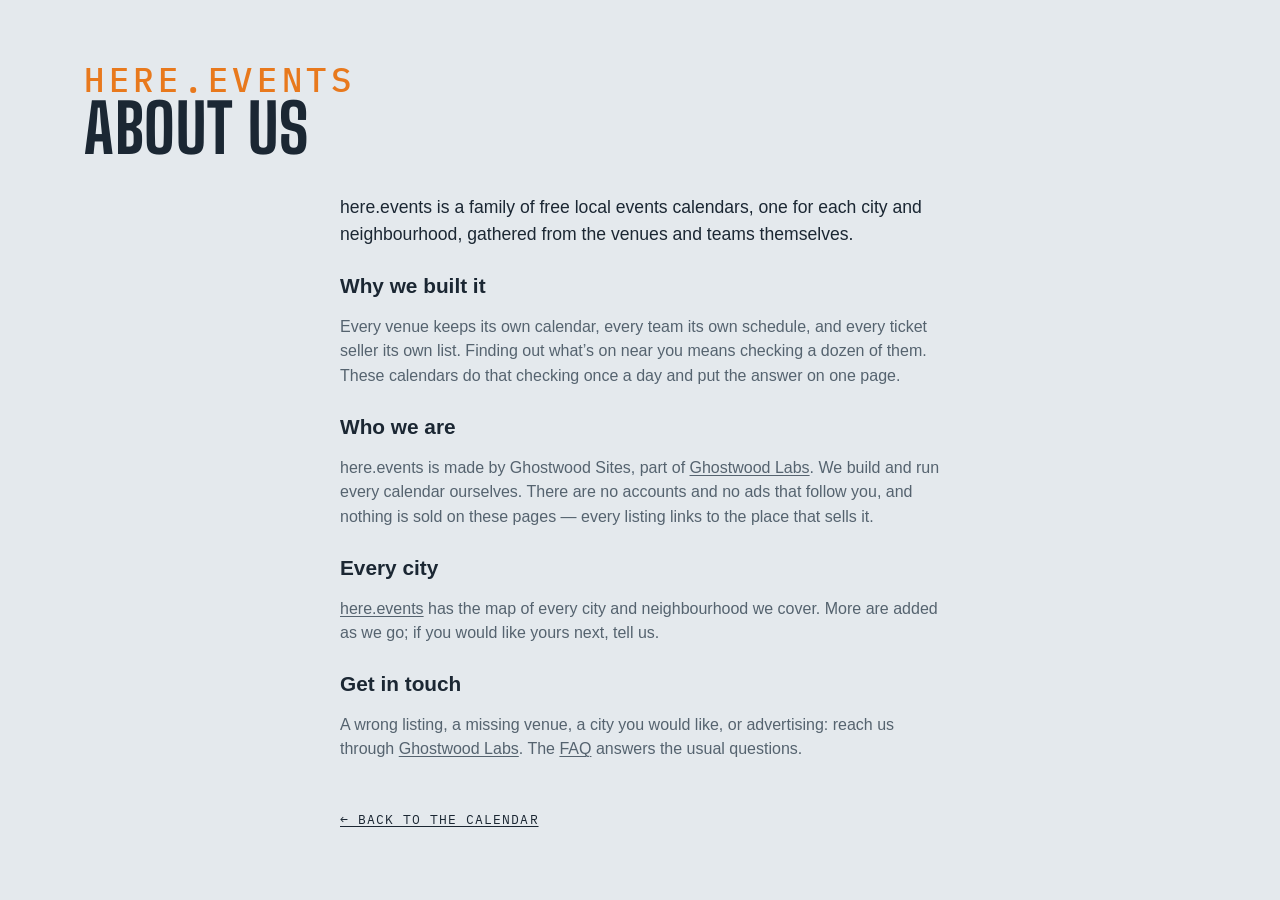
==== site/about.html @ b0923690 "Sources and About Us as their own pages, FAQ the same on every site, More Cities centred Co-Authored" ====
<!DOCTYPE html>
<html lang="en">
<head>
<meta charset="utf-8">
<meta name="viewport" content="width=device-width, initial-scale=1, viewport-fit=cover">
<meta name="theme-color" media="(prefers-color-scheme: light)" content="#edf1f4">
<meta name="theme-color" media="(prefers-color-scheme: dark)" content="#141a20">
<script>
  try {
    var t = localStorage.getItem('lqa-theme');
    var PHONE = '(max-width: 640px), (pointer: coarse) and (max-height: 500px)';
    if ((t === 'light' || t === 'dark') && !matchMedia(PHONE).matches) document.documentElement.dataset.theme = t;
  } catch (e) { /* no storage — system it is */ }
</script>
<title>About Us — here.events</title>
<meta name="description" content="About here.events: free local events calendars for each city and neighbourhood, gathered from the venues and teams themselves.">
<link rel="icon" href="favicon.svg" type="image/svg+xml">
<link rel="preconnect" href="https://fonts.googleapis.com">
<link rel="preconnect" href="https://fonts.gstatic.com" crossorigin>
<link href="https://fonts.googleapis.com/css2?family=Big+Shoulders:opsz,wght@10..72,500;10..72,700&family=IBM+Plex+Mono:wght@400;500&display=swap" rel="stylesheet">
<link rel="stylesheet" href="styles.css?v=__V__">
<script src="city.js?v=__V__"></script>
</head>
<body>

<!-- the Ghostwood Labs mark, drawn once; the masthead and the footer <use> it -->
<svg width="0" height="0" style="position:absolute" aria-hidden="true">
  <symbol id="gw-mark" viewBox="0 0 576 576">
    <g fill="none" stroke="currentColor" stroke-width="24" stroke-linecap="round" stroke-linejoin="round">
      <path d="M300.19 51.03A26 26 0 0 1 275.81 51.03L235.63 29.71A26 26 0 0 0 210.57 30.08L103.63 91.02A26 26 0 0 0 90.5 113.61L90.5 161.4A26 26 0 0 1 77.38 183.98L39.62 205.52A26 26 0 0 0 26.5 228.1L26.5 347.9A26 26 0 0 0 39.62 370.48L77.38 392.02A26 26 0 0 1 90.5 414.6L90.5 462.39A26 26 0 0 0 103.63 484.98L210.57 545.92A26 26 0 0 0 235.63 546.29L275.81 524.97A26 26 0 0 1 300.19 524.97L340.37 546.29A26 26 0 0 0 365.43 545.92L472.37 484.98A26 26 0 0 0 485.5 462.39L485.5 414.6A26 26 0 0 1 498.62 392.02L536.38 370.48A26 26 0 0 0 549.5 347.9L549.5 228.1A26 26 0 0 0 536.38 205.52L498.62 183.98A26 26 0 0 1 485.5 161.4L485.5 113.61A26 26 0 0 0 472.37 91.02L365.43 30.08A26 26 0 0 0 340.37 29.71L300.19 51.03Z"/>
      <path d="M288 57.5L288 177.5"/>
      <path d="M288 518.5L288 403.5"/>
      <path d="M90.5 176.5L144.63 204.58A26 26 0 0 0 169.19 204.26L209.58 181.92A26 26 0 0 0 223 159.17L223 101.5L158.5 137.5"/>
      <path d="M485.5 176.5L431.37 204.58A26 26 0 0 1 406.81 204.26L366.42 181.92A26 26 0 0 1 353 159.17L353 101.5L417.5 137.5"/>
      <path d="M157 211L157 287.5"/>
      <path d="M419 211L419 287.5"/>
      <path d="M90.5 399.5L144.63 371.42A26 26 0 0 1 169.19 371.74L209.58 394.08A26 26 0 0 1 223 416.83L223 474.5L158.5 438.5"/>
      <path d="M485.5 399.5L431.37 371.42A26 26 0 0 0 406.81 371.74L366.42 394.08A26 26 0 0 0 353 416.83L353 474.5L417.5 438.5"/>
      <path d="M26.5 288L92 325.5L92 250.5"/>
      <path d="M549.5 288L484 325.5L484 250.5"/>
    </g>
  </symbol>
</svg>

<!-- About us (Steve, 2026-10-29: "Create an about us section just to the left of FAQ, make it work
     the same"): one shared page for every city, word for word, like the FAQ. Styled by .ad-page. -->
<header class="masthead">
  <div class="masthead-text">
    <p class="eyebrow">here.events</p>
    <h1>About Us</h1>
  </div>
</header>
<main class="ad-page about-page">
  <p class="ad-lead">here.events is a family of free local events calendars, one for each city and neighbourhood, gathered from the venues and teams themselves.</p>

  <h2>Why we built it</h2>
  <p>Every venue keeps its own calendar, every team its own schedule, and every ticket seller its own list. Finding out what’s on near you means checking a dozen of them. These calendars do that checking once a day and put the answer on one page.</p>

  <h2>Who we are</h2>
  <p>here.events is made by Ghostwood Sites, part of <a href="https://ghostwoodlabs.com/" rel="noopener">Ghostwood Labs</a>. We build and run every calendar ourselves. There are no accounts and no ads that follow you, and nothing is sold on these pages — every listing links to the place that sells it.</p>

  <h2>Every city</h2>
  <p><a href="https://here.events/">here.events</a> has the map of every city and neighbourhood we cover. More are added as we go; if you would like yours next, tell us.</p>

  <h2>Get in touch</h2>
  <p>A wrong listing, a missing venue, a city you would like, or advertising: reach us through <a href="https://ghostwoodlabs.com/" rel="noopener">Ghostwood Labs</a>. The <a href="faq.html">FAQ</a> answers the usual questions.</p>

  <a class="ad-back" href="./">← Back to the calendar</a>
</main>
</body>
</html>
---- site/styles.css ----
/* Lower Queen Anne Events — overcast-sky palette, marquee display type. */

:root {
  --sky: #e4e9ed;        /* overcast paper (a step down from #edf1f4, Steve 2026-10-12: "a little less glaring") */
  --mist: #f7f9fb;       /* card surface (was pure white) */
  --ink: #1b2733;        /* Puget ink */
  --ink-soft: #55636f;
  --ink-bright: #1b2733; /* the logo: pure white in the dark palette, ink here */
  --line: #c3ccd4;
  --gold: #e8791d;       /* Space Needle "Galaxy Gold" */
  --gold-soft: #fbe9d8;
  /* Color coding is muted (a step back from the pure primaries) and each
     group keeps to its own family so a dot or stripe reads as what it is:
     venues are cool (blue → violet → teal), event types are warm (yellow →
     orange → red → pink). */
  /* venue hues (chips, grid ticks, agenda tags): a sweep from teal through
     blue and violet to magenta, neighbors alternating light and dark */
  /* all three families sit a step back from the pure primaries: the same
     hues, less glare, so the stripes and ticks read after the titles */
  --v-resch: #2e9e53; --v-lambeau: #742e9e; --v-expo: #9e952e; --v-meyer: #2e879e; --v-epic: #9e2e66; /* the rooms, one hue each (city.js cssVar), spread round the wheel */
  --v-riverside: #459e2e; --v-foxpac: #372e9e; --v-oshkosh: #9e582e; --v-rattlers: #2e9e79;
  --venue-text: 72%;     /* how much of the venue hue the card's venue label keeps (light mode) */
  --tint: 26%;           /* the venue wash behind a series card (light mode; 13% in the dark palette) */
  --row-a: #f3f6f8; --row-b: #d6dde3; /* the list's rows alternate light and dark grey; only a series keeps its venue's hue (Steve, 2026-10-20) */
  /* event-type hues (calendar ticks, agenda right edge): concerts salmon and
     arts crimson keep clear of the brand orange; movies slate = "quiet" */
  --t-concert: #d9664f;
  --t-sports: #d4b106;
  --t-arts: #b8303f;
  --t-movie: #7a8a99;
  --t-community: #d63f9c;
  --t-expo: #2a9d8f;      /* conventions & expos: turquoise, the one hue the types didn't use */
  --t-bar: #c28a12;       /* bar nights: amber, an ale between the sports yellow and concert salmon */
  --alert: #e02b26;       /* cancelled / postponed notes: plain bright red */
  --barh-base: 3.4rem;   /* the pinned filter bar's height (chips 2.25rem + padding) */
  --titleh: 1.7rem;      /* the bar's title line (1.2rem + .5rem gap), added while scrolled */
  --barh: var(--barh-base); /* what the sticky things below the bar offset by */
  --rule: color-mix(in srgb, var(--line), var(--ink-soft)); /* list dividers: a step brighter than --line */
  /* the scorebug (the live game block, .tf-bug): a light panel in this theme, the broadcast's charcoal in the dark one (Steve, 2026-10-12: the charcoal panel on the light card looked bad) */
  --bug-bg: #f9fafb; --bug-frame: #c9d2da; --bug-ink: #1b2733; --bug-soft: #55636f; --bug-dim: #7c8894; --bug-rowline: #d5dce3; --bug-off: #b3bcc5; --bug-muted: #6b7784; --bug-score-bg: #ffffff; --bug-shadow: rgba(15, 25, 35, .10); --bug-redzone: #c8261f;
  --bug-bw: 1px; --frame: var(--line); --frame-w: 1px; /* the game block's frame and the bug's rules: hairlines in the card's line colour here, the 2px broadcast frame in the dark theme (Steve, 2026-10-12: "soften … the borders in general") */
  --cell-mix: 22%; --cell-ink: var(--ink); --cell-bar: 4px; --cell-shadow: none; /* the bug's team cells: a wash of the club colour with a bar of it at the left and ink type, instead of the solid cell ("soften the colors here") */
  --tick-mix: var(--ink); --tick-pct: 65%; /* the refresh countdown ring: the club's colour mixed toward ink here, toward white on the dark ground (the mix itself is written in the .tf-refresh rule: a token holding var(--team-2) would resolve here on :root, where no club colour exists, and come out empty) */
  --dot: color-mix(in srgb, var(--ink-soft) 40%, transparent); /* the dotted underline under the watch strip's links */
  --display: "Big Shoulders", "Arial Narrow", sans-serif;
  --body: -apple-system, BlinkMacSystemFont, "Segoe UI", "Helvetica Neue", sans-serif;
  --mono: "IBM Plex Mono", ui-monospace, Menlo, monospace;
}
/* Dark palette. Applies when the system prefers dark and the visitor hasn't
   picked Light, or whenever they've picked Dark (the toggle sets
   data-theme on <html>; "system" leaves it unset). The two blocks must
   stay identical — CSS has no way to give one ruleset two unrelated
   conditions. */
@media (prefers-color-scheme: dark) {
  :root:not([data-theme="light"]) {
    color-scheme: dark;
    --sky: #141a20; --mist: #1d252e; --ink: #e8edf1; --ink-soft: #9aa7b2; --ink-bright: #ffffff;
    --line: #333f4a; --gold: #f08a33; --gold-soft: #3a2a1a;
    --v-resch: #86eaa7; --v-lambeau: #c486ea; --v-expo: #eae186; --v-meyer: #86d5ea; --v-epic: #ea86b8;
    --v-riverside: #9aea86; --v-foxpac: #8e86ea; --v-oshkosh: #eaab86; --v-rattlers: #86eac8;
    --venue-text: 100%; --tint: 13%;
    --row-a: #1e252c; --row-b: #2c343c;
    --t-concert: #f0806a; --t-sports: #f2d21b; --t-arts: #d63a4f;
    --t-movie: #8b9db0; --t-community: #e660a8; --t-expo: #4fd1c5; --t-bar: #e3ad3c; --alert: #ff4b3e;
    --bug-bg: #2b2d30; --bug-frame: #c9cdd2; --bug-ink: #f4f4f4; --bug-soft: #d5d8dc; --bug-dim: #b9bec4; --bug-rowline: #5c6167; --bug-off: #6a6d72; --bug-muted: #4a4f56; --bug-score-bg: #fafafa; --bug-shadow: rgba(0, 0, 0, .35); --bug-redzone: #ff7b7b;
  --bug-bw: 2px; --frame: var(--ink-soft); --frame-w: 2px; --cell-mix: 100%; --cell-ink: #fff; --cell-bar: 0px; --cell-shadow: 0 1px 2px rgba(0, 0, 0, .5);
    --bug-bw: 2px; --frame: var(--ink-soft); --frame-w: 2px; --cell-mix: 100%; --cell-ink: #fff; --cell-bar: 0px; --cell-shadow: 0 1px 2px rgba(0, 0, 0, .5);
    --tick-mix: white; --tick-pct: 45%;
    --dot: color-mix(in srgb, var(--ink-soft) 60%, transparent);
  }
}
:root[data-theme="dark"] {
  color-scheme: dark;
  --sky: #141a20; --mist: #1d252e; --ink: #e8edf1; --ink-soft: #9aa7b2; --ink-bright: #ffffff;
  --line: #333f4a; --gold: #f08a33; --gold-soft: #3a2a1a;
  --v-resch: #86eaa7; --v-lambeau: #c486ea; --v-expo: #eae186; --v-meyer: #86d5ea; --v-epic: #ea86b8;
  --v-riverside: #9aea86; --v-foxpac: #8e86ea; --v-oshkosh: #eaab86; --v-rattlers: #86eac8;
  --venue-text: 100%; --tint: 13%;
  --row-a: #1e252c; --row-b: #2c343c;
  --t-concert: #f0806a; --t-sports: #f2d21b; --t-arts: #d63a4f;
  --t-movie: #8b9db0; --t-community: #e660a8; --t-expo: #4fd1c5; --t-bar: #e3ad3c; --alert: #ff4b3e;
  --bug-bg: #2b2d30; --bug-frame: #c9cdd2; --bug-ink: #f4f4f4; --bug-soft: #d5d8dc; --bug-dim: #b9bec4; --bug-rowline: #5c6167; --bug-off: #6a6d72; --bug-muted: #4a4f56; --bug-score-bg: #fafafa; --bug-shadow: rgba(0, 0, 0, .35); --bug-redzone: #ff7b7b;
  --tick-mix: white; --tick-pct: 45%;
  --dot: color-mix(in srgb, var(--ink-soft) 60%, transparent);
}
:root[data-theme="light"] { color-scheme: light; }

* { box-sizing: border-box; }
html { scroll-behavior: smooth; overflow-x: clip; } /* clip: the footer bleeds to the viewport edges */
@media (prefers-reduced-motion: reduce) { html { scroll-behavior: auto; } }
/* the page is 62rem wide, and steps wider on big screens so event names
   get a single line: the calendar column is fixed, so all of the extra
   width goes to the cards (the footer line follows) */
:root { --pagew: 62rem; }
@media (min-width: 1180px) { :root { --pagew: 72rem; } }
@media (min-width: 1360px) { :root { --pagew: 80rem; } }
body {
  /* no bottom padding: the sticky footer is the page's last thing, and any
     padding here would show as a blank band under it once the list is short.
     A column flex at least a viewport tall, so a short page (the Teams view
     with one team) still puts the footer at the bottom edge */
  display: flex; flex-direction: column; min-height: 100vh; min-height: 100dvh;
  margin: 0 auto; padding: 0 1.25rem; max-width: var(--pagew);
  background: var(--sky); color: var(--ink);
  font: 16px/1.55 var(--body);
}
/* flex items refuse to shrink below their content's minimum width, so one
   unwrappable line (a TV listing, the compact bar's title) would push a whole
   section past a phone's edge; let them shrink like blocks */
body > * { min-width: 0; }
a { color: inherit; text-underline-offset: 2px; }
:focus-visible { outline: 2px solid var(--ink-soft); outline-offset: 2px; }

/* ---- masthead ---- */
.masthead {
  display: flex; flex-wrap: wrap; gap: 1.5rem; align-items: flex-end;
  justify-content: space-between; padding: 2.5rem 0 1rem;
}
.eyebrow {
  font-family: var(--mono); font-size: .8rem; letter-spacing: .12em;
  text-transform: uppercase; color: var(--gold); margin: 0 0 .3rem;
}
h1 {
  font-family: var(--display); font-weight: 700; font-size: clamp(2.6rem, 7vw, 4.2rem);
  line-height: .92; text-transform: uppercase; letter-spacing: .01em; margin: 0;
}
.masthead-text { min-width: 0; max-width: 100%; } /* a flex item would grow to its widest line and push past a phone's edge */
/* "More Cities" (See All until 2026-10-13, Other Places until 2026-10-18): the pill before the theme pill, to the same map (Steve, 2026-10-12); in the pinned bar the chip's text folds away and the map glyph stays */
/* Add To My Calendar: the first of the masthead's tools (Steve, 2026-10-26, "should move here" — beside More Cities; in the bar from 2026-09-16 until then), sized like the More Cities pill beside it */
.masthead-tools #subscribeBtn { order: 3; display: inline-flex; align-items: center; gap: .45rem; min-height: calc(1.7rem + 8px); padding: 0 .95em; }
.masthead-tools #subscribeBtn svg { width: 1rem; height: 1rem; flex: none; }
.masthead-tools #subscribeBtn:hover { border-color: var(--ink-soft); }
.bar-title .masthead-tools #subscribeBtn { min-height: 1.7rem; padding: 0 .5em; } /* icon-only in the title line, like the pill (the label rule is .bar-title .masthead-tools .chip span) */
.masthead-tools .see-all { order: 4; display: inline-flex; align-items: center; gap: .45rem; min-height: calc(1.7rem + 8px); padding: 0 .95em; text-decoration: none; }
.masthead-tools .see-all svg { width: 1rem; height: 1rem; fill: none; stroke: currentColor; stroke-width: 1.6; stroke-linejoin: round; stroke-linecap: round; }
.masthead-tools .see-all:hover { border-color: var(--ink-soft); }
.bar-title .masthead-tools .see-all { min-height: 1.7rem; padding: 0 .5em; }
/* the mark and the name as one thing: the mark stretches to the text's
   height (eyebrow + title) and keeps square, in the footer mark's white */
.masthead { --mast-title: clamp(2.6rem, 7vw, 4.2rem); } /* the title's size; the eyebrow and the mark are cut from it */
.masthead h1 { font-size: var(--mast-title); }
/* the picture (Steve, 2026-09-21: line art, the Needle's crown the focus):
   the top of the Space Needle from the Highsmith aerial, traced to single
   smooth lines at build (a gradient-magnitude pass over the photo, see the
   memory note), a 4.5:1 window from the spire tip to the Queen Anne treeline
   with the Needle centred and the Cascades ridge behind
   (design/lqa-masthead-lines-gen.py). The
   drawing is a luminance mask (masthead-lines.png, white = line) over a box
   of ink, so the lines are the palette's own ink in either theme. A band
   behind the masthead, the Needle toward the right, dissolving into the page
   on every side — no hard edge where the art stops (Steve, 2026-09-21) */
.masthead { min-height: 11rem; overflow: hidden; isolation: isolate; } /* a slim band (Steve, 2026-09-20: minimal) */
.masthead-photo { /* the drawing fills the gap between the name and the theme pill (Steve, 2026-10-05: "in all the modes try to make it fill this space"): a flex item between them, as tall as the band (the negative margins reach over the band's padding) */
  order: 1; flex: 1 1 0; align-self: stretch; min-width: 0; z-index: -1;
  margin: -2.5rem 0 -1rem; pointer-events: none;
  background: #fff; opacity: .9; /* white lines on the dark palette, black on the light one (Steve: "white and black with antialiasing") */
  -webkit-mask-image: url(masthead-lines.png), linear-gradient(to right, transparent 0%, #000 10%, #000 92%, transparent 100%), linear-gradient(to bottom, #000 0%, #000 58%, transparent 100%);
  mask-image: url(masthead-lines.png), linear-gradient(to right, transparent 0%, #000 10%, #000 92%, transparent 100%), linear-gradient(to bottom, #000 0%, #000 58%, transparent 100%);
  -webkit-mask-size: auto 100%, 100% 100%, 100% 100%; mask-size: auto 100%, 100% 100%, 100% 100%; /* the drawing at the band's height, however wide the gap: the Needle stays whole, the ridge beside it shows as far as the gap allows */
  -webkit-mask-position: 50% 0%, 0 0, 0 0; mask-position: 50% 0%, 0 0, 0 0; /* the Needle is at the drawing's centre, so its spire is the centre of the gap at every width (Steve, 2026-10-05: "make the center the top of the needle") */
  -webkit-mask-repeat: no-repeat; mask-repeat: no-repeat;
  mask-mode: luminance, alpha, alpha;
  -webkit-mask-composite: source-in; mask-composite: intersect;
}
.masthead-tools { order: 2; }
:root[data-theme="light"] .masthead-photo { background: #000; opacity: .7; }
@media (prefers-color-scheme: light) { :root:not([data-theme="dark"]) .masthead-photo { background: #000; opacity: .7; } }
.masthead-text { position: relative; }
.masthead .eyebrow { font-size: calc(var(--mast-title) * .5); font-weight: 500; letter-spacing: .14em; margin-bottom: .1rem; line-height: 1; } /* "Seattle": half the title's size (Steve, 2026-09-16: twice the quarter it was), a shade bolder */
/* the masthead's tools (Steve, 2026-09-14): Add To My Calendar (back here
   2026-10-26), the More Cities pill and the theme pill at the masthead's
   right end — the bar below keeps its room for the switch, filters, search,
   the clubs and the season calendar chip */
.masthead { position: relative; }
.masthead-tools { display: flex; align-items: center; gap: .6rem; flex: none; margin-left: auto; }
.sub { color: var(--ink-soft); max-width: 34rem; margin: .8rem 0 0; }

.updated { /* the "Updated …" stamp: an eyebrow line under the title, spaced like the one above it */
  margin: .3rem 0 0; min-height: 1em;
}
/* Solid-ink pill with the page background as its text — a dark pill in
   light mode, a light one in dark — softened on hover (the event sheet's
   Tickets button). */
.btn-cal {
  display: inline-flex; align-items: center; gap: .55em; margin: auto 0;
  font: 600 1rem/1 var(--body); color: var(--sky); background: var(--ink);
  border: 0; border-radius: 999px; padding: .85em 1.4em .85em 1.15em; cursor: pointer;
  transition: background .15s, color .15s;
}
.btn-cal svg { width: 1.15em; height: 1.15em; flex: none; }
.btn-cal:hover { background: var(--ink-soft); color: var(--sky); }
/* the subscribe pop: app.js placeSubscribePop fixes it under the masthead's
   Add To My Calendar button (right edges aligned); these are the fallback
   position and the look */
.pop {
  position: absolute; right: 0; top: calc(100% + 1.1rem); z-index: 10;
  width: min(18rem, 100%); background: var(--mist); border: 1px solid var(--line);
  border-radius: 8px; padding: 1rem 1.1rem; box-shadow: 0 8px 28px rgba(15, 25, 35, .18);
  font-size: .92rem;
}
.pop p { margin: 0 0 .6rem; }
.pop > :last-child { margin-bottom: 0; }
/* everything in the pop sits on one centre line: the checkbox row, the
   three named calendar tiles, the QR / Copy Link chips, then the note */
.pop-tiles { display: grid; grid-template-columns: repeat(3, 4.6rem); justify-content: center; gap: .6rem; margin: 0 0 .7rem; }
.pop-tools { display: flex; justify-content: center; gap: .5rem; margin: 0 0 .9rem; }
.pop-tools .chip { display: inline-flex; align-items: center; gap: .4rem; text-decoration: none; padding: .45em .85em; }
.pop-tools .chip svg { width: 1rem; height: 1rem; flex: none; color: var(--gold); }
.pop-tools .chip:hover { border-color: var(--ink-soft); }
/* Copy Link: a check replaces the icon for a moment after copying */
.pop-tools .chip.is-done svg { display: none; }
.pop-tools .chip.is-done::before { content: "✓"; font-weight: 700; line-height: 1; }
.qr-panel { text-align: center; margin-bottom: .6rem; }
#qrImg {
  display: inline-block; width: 170px; height: 170px;
  background: #fff; padding: 6px; border-radius: 8px;
}
#qrImg svg { display: block; width: 100%; height: 100%; }
/* a tile: the service's icon over its name */
.tile {
  display: grid; justify-items: center; gap: .4rem;
  padding: .6rem .3rem .5rem; border: 1px solid var(--line); border-radius: 10px;
  background: var(--sky); text-decoration: none; color: var(--ink-soft);
}
.tile-logo { width: 2.4rem; height: 2.4rem; border-radius: 8px; object-fit: contain; }
.tile span { font-family: var(--mono); font-size: .62rem; text-transform: uppercase; letter-spacing: .08em; line-height: 1; }
.tile:hover { border-color: var(--ink-soft); color: var(--ink); }
/* ---- filter bar: one row of matching chips ---- */
/* Funnel (filters), Reset, Copy link, Add To Calendar, then the theme toggle
   at the right end. position: relative makes the bar the box the subscribe
   pop hangs from. */
.filterbar {
  display: flex; flex-wrap: nowrap; gap: .6rem; align-items: center;
  margin: .75rem 0 0; position: relative;
}
.filterbar > * { flex-shrink: 0; }
.filterbar .chip {
  display: inline-flex; align-items: center; gap: .45rem; min-height: 2.25rem;
  position: relative; /* for the visually-hidden labels in .is-tight */
}
.filterbar .chip svg { width: 1rem; height: 1rem; flex: none; }
.filterbar .chip:not(:disabled):hover { border-color: var(--ink-soft); }
/* the funnel's chevron is the panel's open/closed indicator. Its outline is
   deliberately the same whether or not a filter is active — Reset lighting
   up is the "something's filtered" signal. */
/* The bar can't wrap. When its content wouldn't fit — app.js measures and
   sets .is-tight — the view switch's words go (see .view-toggle); the labeled
   Add To My Calendar chip that used to shed its label here left the bar for
   the masthead 2026-10-26. */
/* the Teams chip is a switch: solid while its view is on show */
/* the view switch: list | month | home teams, a three-stop pill like the theme's (same rules, .view-toggle) */
.view-toggle[data-active="month"] .theme-knob { left: calc(3px + var(--tt)); }
.view-toggle[data-active="teams"] .theme-knob { left: calc(3px + 2 * var(--tt)); }
.view-toggle button[aria-checked="true"] { color: var(--sky); }
/* while the Teams view is up the agenda's own controls step aside — the
   filters, search, the Today floater, Add To Calendar and the phone's calendar chip */
html.teams-open .search-wrap,
html.teams-open .cal-toggle { display: none; } /* Add To Calendar stays: in Teams mode it offers the club's season feed */
html.teams-open #calToday { display: none; }
.cal-side:not(.is-float) .cal { margin-bottom: 1.6rem; } /* room for the TODAY tab below the docked card */
/* the search box: a chip that takes typing, a magnifier at its right end and
   no placeholder; it gives up width first when the row gets tight */
.filterbar .search-wrap { position: relative; display: flex; flex: 1 1 10rem; min-width: 10rem; max-width: none; } /* the whole of the row's slack (Steve, 2026-10-24, "span the full width"; capped at 28rem from 2026-09-15 until then) */ /* takes whatever room the row has left, never less than a word's worth: the chips drop their labels first (is-tight) */
#searchBox {
  width: 100%; font: 500 .85rem/1 var(--body); color: var(--ink); background: var(--mist);
  border: 1px solid var(--line); border-radius: 999px; padding: .5em 2.4em .5em .95em; min-height: 2.25rem;
  -webkit-appearance: none; appearance: none;
}
#searchBox::-webkit-search-cancel-button { margin-right: .2em; }
/* hover and focus both just brighten the edge — no orange ring on a text box */
#searchBox:hover { border-color: var(--ink-soft); }
#searchBox:focus, #searchBox:focus-visible { outline: none; border-color: var(--ink); }
.search-wrap svg {
  position: absolute; right: .85rem; top: 50%; width: 1rem; height: 1rem;
  transform: translateY(-50%); color: var(--ink-soft); pointer-events: none;
}
/* Right end of the bar, left to right: the calendar chip (narrow layouts
   only), then the season calendar chip (DOM order keeps the chips together;
   flex order places them); the search box grows to fill the gap before them.
   Add To My Calendar was the bar's last chip from 2026-09-16 to 2026-10-26. */
#calToggle { order: 2; }
#viewToggle { order: -1; } /* the view switch leads the bar in either mode (Steve, 2026-09-14) */
/* light / dark: a two-stop pill at the bar's right end, the ink knob
   sliding under the stop in effect (the system's side until a click) */
.theme-toggle {
  position: relative; display: inline-flex; order: 5;
  padding: 3px; border: 1px solid var(--line); border-radius: 999px; background: var(--mist);
}
.theme-toggle { --tt: 2rem; cursor: pointer; } /* stop width — wider on phones for the tap target; the rim and the knob are click targets too (a press anywhere steps the pill) */
.theme-toggle button {
  position: relative; z-index: 1; width: var(--tt); height: 1.7rem; cursor: pointer;
  background: none; border: 0; padding: 0; color: var(--ink-soft); border-radius: 999px;
  display: grid; place-items: center;
}
.theme-toggle button svg { width: 1rem; height: 1rem; }
.theme-toggle button[aria-checked="true"] { color: var(--sky); } /* still a click target: any stop flips */
.theme-toggle button:not([aria-checked="true"]):hover { color: var(--ink); }
.theme-knob {
  position: absolute; top: 3px; left: 3px; width: var(--tt); height: calc(100% - 6px);
  border-radius: 999px; background: var(--ink); transition: left .18s; /* ink knob, page-colored icon — like a checked box */
}
.theme-toggle[data-active="dark"] .theme-knob { left: calc(3px + var(--tt)); }
.theme-toggle[data-active="system"] .theme-knob { left: calc(3px + 2 * var(--tt)); }
@media (prefers-reduced-motion: reduce) { .theme-knob { transition: none; } }
/* the view stops carry their words — List · Month · Teams — while the bar has room (Steve, 2026-10-24,
   "span the full width … display text for the icons if there is space"; Kona first, every city the same day):
   is-tight (app.js fitFilterBar / fitTeamStrip) drops them back to icons, and the ink knob is measured under
   the lit stop by app.js placeKnob (--knob-x/--knob-w), whatever its width. After the .theme-toggle rules so
   width: auto wins. */
.view-toggle button { width: auto; min-width: var(--tt); padding: 0 .7rem 0 .55rem; gap: .4rem; display: inline-flex; align-items: center; justify-content: center; }
.view-toggle .vt-label { font: 500 .8rem/1 var(--body); letter-spacing: .01em; white-space: nowrap; }
.filterbar.is-tight .view-toggle button { padding: 0; width: var(--tt); }
.filterbar.is-tight .vt-label { display: none; }
.view-toggle[data-active] .theme-knob { left: var(--knob-x, 3px); width: var(--knob-w, var(--tt)); transition: left .18s, width .18s; }
@media (prefers-reduced-motion: reduce) { .view-toggle[data-active] .theme-knob { transition: none; } }
/* the Filter button rides at the end of the view pill, past a hairline, in every mode (Steve, 2026-10-24,
   "for all sites, and modes combine these"): icon + word like the stops, the word going with is-tight; while
   the panel is open it wears the ink like a knob of its own. It is not a stop: the knob never moves to it. */
.view-toggle .vt-filter { width: auto; min-width: var(--tt); padding: 0 .7rem 0 .55rem; } /* a stop like the others — no divider (Steve, 2026-10-24: "vert lines should be consistent") */
.filterbar.is-tight .view-toggle .vt-filter { width: auto; padding: 0 .35rem 0 .4rem; }
.view-toggle .vt-filter[aria-expanded="true"], .view-toggle .vt-filter[aria-expanded="true"]:hover { background: var(--ink); color: var(--sky); border-radius: 999px; }
/* the bar stays pinned at the top while the list scrolls (--barh is its
   height — the month dividers and the calendar strip stick just below it);
   the panel floats open under it, over the content, which stays put */
.filter-area {
  position: sticky; top: 0; z-index: 30; background: var(--sky);
  padding: .55rem 0 .6rem; margin-top: .2rem;
}
.filter-area .filterbar { margin: 0; }
/* the pinned bar's title: one slim line above the chips in the masthead's
   face, shown once the masthead itself has scrolled off; --titleh is what
   it adds to the bar, and html.is-scrolled adds that to --barh */
.bar-title { /* one size for all three parts */
  display: flex; align-items: baseline; gap: .9rem; white-space: nowrap;
  font-family: var(--display); font-weight: 700; font-size: 1.1rem; line-height: 1.2rem;
  text-transform: uppercase; letter-spacing: .02em; margin: 0 0 .5rem;
}
.bar-title[hidden] { display: none; } /* an author display beats the UA [hidden] rule */
.eyebrow[hidden], .bar-eyebrow[hidden] { display: none; } /* an empty eyebrow (a city with no neighbourhood) takes no room */
.bar-name { min-width: 0; overflow: hidden; text-overflow: ellipsis; } /* the title gives way first */
.bar-eyebrow { /* "Seattle" and "Updated …" in the masthead's eyebrow face */
  flex: none; font-family: var(--mono); font-weight: 400; letter-spacing: .08em; color: var(--gold);
}
#barUpdated { display: none; } /* the stamp is the footer's alone (Steve, 2026-09-16) */
html.is-scrolled { --titleh: 2.2rem; --barh: calc(var(--barh-base) + var(--titleh)); } /* the title line carries the masthead's tools while scrolled (app.js markStuck moves them): 1.7rem chips + the .5rem gap */
/* the tools in the title line: icon-only chips a size down, the theme pill scaled to match, at the line's right end (the pop still hangs from the bar below) */
.bar-title .masthead-tools { align-self: center; margin-left: auto; gap: .4rem; }
.bar-title .masthead-tools .chip { min-height: 1.7rem; padding: .2em .5em; }
.bar-title .masthead-tools .chip span { position: absolute; width: 1px; height: 1px; overflow: hidden; clip: rect(0 0 0 0); white-space: nowrap; }
.bar-title .masthead-tools .chip svg { width: 1rem; height: 1rem; }
.bar-title .theme-toggle { zoom: .8; }
.filter-panel {
  position: absolute; left: 0; right: 0; top: calc(100% + .5rem); z-index: 20;
  background: var(--mist); border: 1px solid var(--line);
  border-radius: 10px; padding: 1rem 1.1rem;
  box-shadow: 0 12px 36px rgba(0, 0, 0, .3);
  max-height: calc(100vh - 8rem); max-height: calc(100dvh - 8rem); overflow-y: auto;
}
/* Kayak-style panel: columns of checkbox rows, Select all | Clear all links
   per group, an "only" link on hover, and an event count on the right. */
/* the groups sit in columns with a rule between them (a rule above, on
   phones, where they stack) */
.fp-cols { display: grid; grid-template-columns: repeat(auto-fit, minmax(18rem, 1fr)); gap: 1.25rem 0; } /* wide enough that no name wraps; tablets get two columns */
.fp-group { padding: 0 1.25rem; min-width: 0; } /* columns share the width evenly; a long name clips with an ellipsis rather than pushing the next column out of the panel (2026-10-18, the neighbourhood rows) */
.fp-group:first-child { padding-left: 0; }
.fp-group:last-child { padding-right: 0; }
.fp-group + .fp-group { border-left: 1px solid var(--line); }
@media (max-width: 640px) {
  .fp-group { padding: 0; }
  .fp-group + .fp-group { border-left: 0; border-top: 1px solid var(--line); padding-top: 1.1rem; }
}
/* top row: preset chips (the lit one matches the current state) with the
   Sold Out and Holidays switches pushed to the right. They are switches, not
   allow boxes like the rows below (one narrows the list, one adds days), so
   they wear a pill-and-knob face instead of the tick box */
.fp-switch { position: relative; display: flex; align-items: center; gap: .5rem; cursor: pointer; }
.fp-switch input { position: absolute; opacity: 0; width: 1px; height: 1px; }
.sw {
  flex: none; width: 2rem; height: 1.15rem; position: relative;
  border: 1.5px solid var(--ink-soft); border-radius: 1rem; background: var(--mist);
  transition: background .15s, border-color .15s;
}
.sw::after {
  content: ""; position: absolute; top: .1rem; left: .1rem; width: .75rem; height: .75rem;
  border-radius: 50%; background: var(--ink-soft); transition: transform .15s, background .15s;
}
.fp-switch input:checked + .sw { background: var(--ink); border-color: var(--ink); }
.fp-switch input:checked + .sw::after { transform: translateX(.85rem); background: var(--mist); }
.fp-switch:hover .sw { border-color: var(--ink); }
.fp-switch input:focus-visible + .sw { outline: 2px solid var(--ink-soft); outline-offset: 2px; }
.fp-top { display: flex; align-items: center; gap: 1rem; padding: 0 1.25rem; margin: 0 0 1.1rem; }
/* one row that scrolls sideways at every width, never wraps (Steve,
   2026-09-22); a right-edge fade (.is-more-right, app.js presetEdge) says
   more chips sit beyond the edge and lifts once scrolled to the end */
.fp-presets { display: flex; flex-wrap: nowrap; align-items: center; gap: .4rem; flex: 1; min-width: 0; overflow-x: auto; scrollbar-width: none; padding: 2px 0; scroll-padding: 0 1rem; }
.fp-presets::-webkit-scrollbar { display: none; }
.fp-presets.is-more-right { -webkit-mask-image: linear-gradient(to right, #000 calc(100% - 2.6rem), transparent); mask-image: linear-gradient(to right, #000 calc(100% - 2.6rem), transparent); }
.fp-preset { flex: none; }
.fp-soldout { margin-left: auto; white-space: nowrap; flex: none; }
.fp-holidays { white-space: nowrap; flex: none; }
.fp-preset { font-size: .8rem; padding: .4em .85em; min-height: 2rem; }
.fp-preset:hover { border-color: var(--ink-soft); }
.fp-preset.is-on { background: var(--ink); color: var(--sky); border-color: var(--ink); }
.fp-group h3 {
  white-space: nowrap; /* never wraps (Steve, 2026-09-22) */
  font-family: var(--mono); font-size: .68rem; text-transform: uppercase;
  letter-spacing: .1em; color: var(--ink); margin: 0 0 .35rem; font-weight: 700; /* bold, ink (Steve, 2026-09-22) */
  display: flex; align-items: baseline; gap: .6rem;
}
/* All · None at the heading's right end: plain words in the heading's own face, not chips */
.fp-allnone { margin-left: auto; display: inline-flex; align-items: baseline; gap: .35rem; font-weight: 500; color: var(--ink-soft); } /* the links stay quiet next to the bold title */
.fp-allnone i { font-style: normal; opacity: .6; }
.fp-set { font: inherit; letter-spacing: inherit; text-transform: inherit; color: var(--ink-soft); background: none; border: 0; padding: 0; cursor: pointer; text-decoration: underline; text-decoration-color: color-mix(in srgb, var(--ink-soft) 50%, transparent); text-underline-offset: 2px; }
.fp-set:hover { color: var(--ink); text-decoration-color: currentColor; }
.fp-list { display: flex; flex-direction: column; }
.fp-list + h3 { margin-top: 1rem; } /* a second group stacked in the same column */
.fp-list[hidden] + h3 { margin-top: 0; } /* a group folded away leaves the next heading level with the other columns' */
.fp-row { display: flex; align-items: center; gap: .5rem; padding: .3rem .35rem; border-radius: 6px; }
.fp-row:hover { background: var(--sky); }
.fp-check { position: relative; display: flex; align-items: center; gap: .6rem; cursor: pointer; min-width: 0; }
/* the Show | Hide pair at the row's end (Steve, 2026-09-22, third pass):
   two small words joined into one pill. Neither lit = no preference; the
   lit one is ink. Hide lit strikes the row's name */
.fp-seg { flex: none; display: inline-flex; margin-left: auto; border: 1.5px solid var(--line); border-radius: 999px; background: var(--mist); overflow: hidden; }
.fp-seg-b {
  font: inherit; font-size: .68rem; line-height: 1; letter-spacing: .02em; color: var(--ink-soft);
  background: none; border: 0; padding: .28rem .55rem; margin: 0; cursor: pointer;
}
.fp-seg-b + .fp-seg-b { border-left: 1.5px solid var(--line); }
.fp-seg-b:hover { color: var(--ink); background: color-mix(in srgb, var(--ink) 8%, transparent); }
.fp-seg-b[aria-pressed="true"] { color: var(--mist); background: var(--ink); }
.fp-seg-b:focus-visible { outline: 2px solid var(--ink-soft); outline-offset: 2px; }
.fp-check:hover .fp-name { color: var(--ink); }
.fp-name { font-size: .88rem; display: flex; align-items: center; gap: .45rem; white-space: nowrap; min-width: 0; }
.fp-name > * { overflow: hidden; text-overflow: ellipsis; } /* never wraps; a too-narrow column clips with an ellipsis */
.fp-name a { text-decoration-color: var(--line); }
.fp-name a:hover { text-decoration-color: var(--ink-soft); }
.fp-row:has(.fp-seg[data-mode="ex"]) .fp-name { opacity: .55; } /* a hidden row reads dimmed — the colour change alone, no strike-through (Steve, 2026-10-05) */
/* a city-wide site folds its column by neighbourhood (seattle-events, 2026-10-18): the neighbourhood's row carries a chevron that
   opens the rooms under it, indented behind a hairline; its Show | Hide pair works every room at once */
.fp-hood .fp-name { font-weight: 600; }
.fp-fold { flex: none; width: 1.15rem; height: 1.15rem; display: inline-flex; align-items: center; justify-content: center; border: 0; border-radius: 4px; background: none; padding: 0; margin: 0 -.1rem 0 -.2rem; color: var(--ink-soft); cursor: pointer; }
.fp-fold:hover { color: var(--ink); background: color-mix(in srgb, var(--ink) 8%, transparent); }
.fp-fold svg { width: .72rem; height: .72rem; transition: transform .15s; }
.fp-fold[aria-expanded="true"] svg { transform: rotate(90deg); }
.fp-sub { display: flex; flex-direction: column; margin: 0 0 .25rem 1rem; padding-left: .3rem; border-left: 1px solid var(--line); }
.fp-sub[hidden] { display: none; }
.fp-tail .fp-name { color: var(--ink-soft); font-style: italic; } /* the "More rooms" row at a group's foot: the rooms the usual view hides, folded (2026-10-18) */
.fp-tail:has(.fp-seg[data-mode="ex"]) .fp-name { opacity: 1; } /* it is usually all-Hide; dimming it too would make it vanish */
/* three groups — the two venue lists (Lower Queen Anne the wider), Teams
   (Steve, 2026-09-20; Capacity rows dropped 2026-09-22) */
@media (min-width: 641px) and (max-width: 899px) { .fp-tree .fp-cols { grid-template-columns: 1.1fr 1fr; } .fp-tree .fp-group:nth-child(3) { grid-column: 1; border-left: 0; padding-left: 0; padding-right: 1.25rem; border-top: 1px solid var(--line); padding-top: 1rem; margin-top: -.25rem; } } /* tablets: two columns, Teams under Lower Queen Anne (three squeezed the headings into wraps) */
@media (min-width: 900px) { .fp-tree .fp-cols { grid-template-columns: 1.15fr 1fr 1fr; } .fp-tree { right: auto; width: min(100%, 58rem); } } /* three columns of about twelve rows each (Festivals under Home Teams, 2026-10-05); the panel no wider than they need — it used to run the toolbar's width and stretch the rows across it (Steve: "feel free to shrink the width of the filter pop up") */
.fp-note { font-family: var(--mono); font-size: .66rem; color: var(--ink-soft); letter-spacing: .04em; margin-left: .35rem; } /* a band's seat range after its name */
.chip {
  font: 500 .85rem/1 var(--body); cursor: pointer; border-radius: 999px;
  padding: .5em .95em; background: var(--mist); color: var(--ink);
  border: 1px solid var(--line);
}

/* ---- agenda layout: list + docked mini calendar ---- */
.agenda { margin-top: 1.6rem; }
/* the view note: one plain line above the list while the view is not the
   usual one, the way back at its right (app.js renderViewNote) */
.view-note { display: flex; align-items: center; gap: .8rem; flex-wrap: wrap; margin: 0 0 1.1rem; padding: .55rem .9rem; border: 1px solid var(--line); border-radius: 10px; background: var(--mist); font-size: .88rem; }
.fp-group h3[hidden], .fp-list[hidden] { display: none; } /* a group with no rows in this city folds away with its heading (the flex displays above would otherwise beat [hidden]; Steve, 2026-10-11) */
.view-note[hidden] { display: none; }
.view-note .chip { margin-left: auto; font-size: .78rem; padding: .3em .75em; min-height: 1.9rem; }
/* the toast: a word above the footer after hiding something from the sheet, with Undo */
.toast { position: fixed; left: 50%; bottom: calc(3.6rem + env(safe-area-inset-bottom)); transform: translateX(-50%); z-index: 40; display: flex; align-items: center; gap: 1rem; padding: .6rem .6rem .6rem 1rem; border-radius: 999px; background: var(--ink); color: var(--sky); font-size: .88rem; box-shadow: 0 12px 36px rgba(0, 0, 0, .35); max-width: calc(100vw - 2rem); }
.toast[hidden] { display: none; }
.toast button { font: 700 .82rem/1 var(--body); color: var(--gold); background: none; border: 1px solid color-mix(in srgb, var(--sky) 35%, transparent); border-radius: 999px; padding: .45em .9em; cursor: pointer; }
.toast button:hover { border-color: var(--sky); }
.agenda, .teams { margin-bottom: 1.5rem; } /* the gap above the footer (its own top margin is auto) */
.agenda-layout {
  display: grid; grid-template-columns: minmax(0, 1fr) 18rem;
  gap: 0 2.5rem; align-items: start;
}
.agenda-layout > ol { grid-column: 1; }
.cal-side { position: sticky; top: calc(var(--barh) + .5rem); grid-column: 2; grid-row: 1; } /* same offset under the bar as the pops */
/* the Add To Calendar pop hangs over the docked calendar (same width, same right edge)
   and is shorter, so the calendar steps out while the pop is open */
.cal-side:not(.is-float) .cal { transition: opacity .15s; }
html.pop-open .cal-side:not(.is-float) .cal { opacity: 0; pointer-events: none; }
/* Below the page's full width (62rem + padding) the calendar never docks —
   beside the list it would squeeze the cards to a sliver — so from here
   down it floats over the list instead. */
@media (max-width: 1023px) {
  .agenda-layout { display: flex; flex-direction: column; }
  /* the grid's align-items: start carries over; the strip must span the
     column or it shrinks to its content (it has none, so its right edge —
     where the handle hangs — would be the left edge of the page) */
  .cal-side { align-self: stretch; width: 100%; }
  /* a zero-height sticky strip, first in the column, carrying the handle
     (hanging off its right end) and the floating calendar; both ride along
     as the list scrolls */
  .cal-side { order: -1; height: 0; top: calc(var(--barh) + .5rem); z-index: 15; }
  .cal-side.is-float .cal {
    position: absolute; z-index: 14; right: 0; top: 0; /* right under the pinned bar */
    width: min(22rem, 100%);
    max-height: calc(100vh - 5rem); max-height: calc(100dvh - 5rem); overflow-y: auto;
  }
  .cal-side.is-float .cal-month { box-shadow: 0 12px 36px rgba(0, 0, 0, .3); }
}

/* ---- the Month view: the month's events, as the filters leave them, on one calendar ---- */
html.month-open .agenda-layout, html.month-open .cal-toggle { display: none; } /* the list and its mini calendar step aside; the board is the month */
/* ---- the month view: one continuous grid of weeks, square days (Steve, 2026-09-15) ----
   The grid runs from this month on with no end (app.js appends months as
   the sentinel nears the window), sized to the window: seven squares across,
   the page scrolling down them under the pinned filter bar; the ‹ MONTH ›
   header and the weekday row stick under the bar and name the month at the
   top (the sticky footer stays pinned at the bottom as everywhere). A day
   carries its events' names only, as many as fit, the rest folded into
   "+N more" (fitBoardCells); a tap on the day opens the card listing them all. */
.month-board[hidden] { display: none; }
.month-board { margin: 0 auto; max-width: 100%; position: relative; } /* app.js sizeBoard sets its width: seven squares that show the whole month in the window at the top of the page, centred when that is narrower than the page */
.mb-sticky { position: sticky; top: var(--barh); z-index: 6; background: var(--sky); padding-top: 1.9rem; } /* the room is the TODAY tab's, which rises from the header (Steve: an up tab) */
.mb-head { position: relative; } /* the tab and, on a centred board, the vertical month name hang off it */
/* TODAY over the month view's header: the same tab, upside down — rising from the header's top edge */
.cal-head button.cal-today-tab { width: auto; height: auto; min-width: 0; min-height: 0; display: inline-flex; border-radius: 6px 6px 0 0; } /* not the header's arrow-button size, nor the phones' 2.75rem touch minimum */
.cal-head button.cal-today-tab svg { width: .85rem; height: .85rem; }
.cal-head button.cal-today-tab[hidden] { display: none; } /* the override above would otherwise beat [hidden] */
.mb-head .cal-today-tab { top: auto; bottom: 100%; border-top: 2px solid var(--ink-soft); border-bottom: 0; border-radius: 6px 6px 0 0; padding: .24rem .7rem .3rem; box-shadow: 0 -3px 8px rgba(0, 0, 0, .25); }
/* the board centred narrower than the page (sizeBoard's is-narrow): the months' names stand beside their blocks, so the header keeps only ‹ › */
/* …and on a centred board the header goes altogether (Steve, 2026-09-16: "useless" — the names beside the blocks say the month and open the picker; scrolling moves the months); what stays is the sticky anchor, a hair tall, and TODAY as a chip under the filter bar while another month is at the top */
.month-board.is-narrow .mb-head { display: none; }
.month-board.is-narrow .mb-sticky { padding-top: 0; height: .4rem; }
.month-board.is-narrow .mb-sticky > .cal-today-tab { top: .4rem; bottom: auto; border: 2px solid var(--ink-soft); border-radius: 6px; box-shadow: 0 3px 8px rgba(0, 0, 0, .25); } /* painted: the days scroll under it, not through the gap to the bar; the TODAY tab hangs from its foot */
.mb-sticky .mb-head { border-bottom: 2px solid var(--ink-soft); border-radius: 10px; padding-bottom: .3rem; } /* the header on its own: the weekday row went with each month */
.mb-wdays { display: grid; grid-template-columns: repeat(7, minmax(0, 1fr)); background: var(--mist); border: 2px solid var(--ink-soft); border-bottom: 0; border-radius: 10px 10px 0 0; font-family: var(--mono); font-size: .62rem; letter-spacing: .1em; text-transform: uppercase; color: var(--ink-soft); }
.mb-wdays span { padding: .1rem .35rem .3rem; text-align: center; } /* centred over the column (Steve, 2026-09-16) */
/* every month its own block (Steve, 2026-09-15): a framed grid padded to whole weeks with blank slots, a gap between months, its name standing beside it on a centred board */
.mb-month { position: relative; margin-top: .8rem; }
.mb-days { border: 2px solid var(--ink-soft); border-radius: 0 0 10px 10px; overflow: hidden; grid-auto-rows: auto; }
/* the month's name: standing beside its block on a centred board; on a full-width board the pinned ‹ MONTH › bar names the month, so no heading over the block as well (it read twice — Steve's review, 2026-09-16) */
.mb-mname { display: none; font: 700 .95rem/1 var(--display); text-transform: uppercase; letter-spacing: .12em; color: var(--ink); background: none; border: 0; padding: .15rem .1rem .35rem; margin: 0; cursor: pointer; text-align: left; border-radius: 6px; }
.mb-mname:hover { color: var(--ink-soft); }
.month-board.is-narrow .mb-mname { display: block; position: absolute; right: calc(100% + .9rem); top: 50%; translate: 0 -50%; /* centred on its block (Steve, 2026-09-15) */ writing-mode: vertical-rl; transform: rotate(180deg); transform-origin: center; font: 700 var(--mname, 3rem)/1 var(--display); text-transform: uppercase; letter-spacing: .08em; color: var(--ink); background: none; border: 0; padding: 0; margin: 0; cursor: pointer; white-space: nowrap; border-radius: 6px; }
.month-board.is-narrow .mb-mname:hover { color: var(--ink-soft); }
.month-board.is-narrow .mb-mname:focus-visible { outline: 2px solid var(--ink); outline-offset: 4px; }
.month-board.is-short .mb-days > .cal-day { aspect-ratio: auto; height: var(--cellh); } /* a full-width board that would run past the window: the days give up a little height (never under 60% of their width) so the month fits (app.js sizeBoard) */
.mb-days > .cal-day { aspect-ratio: 1; height: auto; display: flex; flex-direction: column; align-items: stretch; gap: .15rem; padding: .3rem .3rem .35rem; cursor: pointer; }
.mb-days > .cal-day:hover { background: color-mix(in srgb, var(--ink) 6%, var(--mist)); }
.mb-days > .cal-day.is-today:hover { background: color-mix(in srgb, var(--ink) 26%, var(--mist)); }
.mb-days > .cal-day.is-blank { aspect-ratio: 1; margin: 0; width: auto; cursor: default; background: color-mix(in srgb, var(--line) 35%, var(--mist)); } /* a padding slot is a cell like the rest, a shade darker */
.mb-days > .cal-day.is-blank:hover { background: color-mix(in srgb, var(--line) 35%, var(--mist)); }
.mb-days .num { font-size: clamp(.72rem, 1.3vw, 1rem); line-height: 1; margin-bottom: .1rem; }
.mb-days .hol { font-size: .58rem; line-height: 1.2; color: var(--gold); letter-spacing: .06em; text-transform: uppercase; }
.mb-days .ticks { display: none; } /* phones only (below) */
/* an event on a day: its name only (Steve, 2026-09-15 — no times), one line in its venue's colour */
/* no venue colours on the names (Steve, 2026-09-15, late): plain ink, a neutral wash on hover and in the day's card */
.mb-ev { display: block; flex: none; width: 100%; text-align: left; font-family: var(--body); font-size: .7rem; line-height: 1.25; color: var(--ink); background: none; border: 0; border-radius: 4px; padding: .12rem .2rem; cursor: pointer; overflow: hidden; text-overflow: ellipsis; white-space: nowrap; font-weight: 600; }
.mb-ev:hover { background: color-mix(in srgb, var(--ink) 10%, transparent); }
.mb-ev[hidden] { display: none; }
.mb-ev.is-off { text-decoration: line-through; opacity: .7; }
.mb-more { flex: none; align-self: flex-start; font: inherit; font-family: var(--mono); font-size: .62rem; color: var(--ink-soft); background: none; border: 0; padding: .1rem .2rem; cursor: pointer; }
.mb-more[hidden] { display: none; }
.mb-more:hover { color: var(--ink); }
.mb-days .cal-day.is-past .mb-ev { opacity: .55; }
.mb-sentinel { height: 1px; }
/* the day's card: opens over the tapped day (the day, grown) and lists everything on it */
.mb-pop { position: fixed; z-index: 31; background: var(--mist); border: 2px solid var(--ink-soft); border-radius: 10px; box-shadow: 0 14px 40px rgba(0, 0, 0, .35); padding: .6rem .7rem .7rem; max-height: min(70vh, 32rem); overflow-y: auto; transform-origin: top left; animation: mb-pop-in .16s ease-out; }
@keyframes mb-pop-in { from { opacity: 0; transform: scale(.94); } to { opacity: 1; transform: none; } }
@media (prefers-reduced-motion: reduce) { .mb-pop { animation: none; } }
@media (max-width: 640px) { .mb-pop { left: 0; right: 0; bottom: 0; top: auto; width: auto; max-height: 70vh; border-radius: 12px 12px 0 0; border-bottom: 0; padding-bottom: calc(.7rem + env(safe-area-inset-bottom, 0px)); transform-origin: bottom center; } } /* a sheet from the foot, like the event's (app.js openDayPop leaves the position to this) */
.mb-pop h3 { font-family: var(--display); font-weight: 700; font-size: 1rem; text-transform: uppercase; letter-spacing: .06em; margin: 0 0 .5rem; display: flex; align-items: baseline; gap: .6rem; }
.mb-pop h3 .mb-pop-n { font-family: var(--mono); font-weight: 400; font-size: .68rem; letter-spacing: .1em; color: var(--ink-soft); }
.mb-pop .mb-ev { font-size: .85rem; padding: .4rem .6rem; margin-bottom: .35rem; white-space: normal; background: color-mix(in srgb, var(--ink) 6%, transparent); }
.mb-pop .mb-ev:hover { background: color-mix(in srgb, var(--ink) 14%, transparent); }
.mb-pop .mb-ev .mb-sub { display: block; font-family: var(--mono); font-weight: 400; font-size: .68rem; letter-spacing: .04em; color: var(--ink-soft); margin-top: .1rem; }
.mb-pop .mb-none { font-family: var(--mono); font-size: .8rem; color: var(--ink-soft); margin: 0; }
@media (max-width: 640px) { /* phones: the days are too small for names — they carry the venue ticks; the tap opens the same card */
  .mb-days > .cal-day { padding: .2rem .25rem; gap: .1rem; }
  .mb-days .hol, .mb-days .mb-ev, .mb-days .mb-more { display: none; }
  .mb-days .ticks { display: flex; }
}

/* ---- mini month calendar: a nav bar, then one framed card per month ---- */
.cal { display: grid; gap: 0; position: relative; } /* the header bar and the card are one piece; the TODAY tab hangs from its foot */
/* TODAY: a tab out of the calendar's foot, the odds tab's cut (Steve, 2026-09-15) — shown only while the list has left today (app.js syncTodayFloat) */
.cal-today-tab {
  position: absolute; top: 100%; left: 50%; transform: translateX(-50%); z-index: 4; display: inline-flex; align-items: center; gap: .35rem;
  font: 700 .62rem/1 var(--mono); letter-spacing: .14em; text-transform: uppercase; color: #f4f4f4; background: #2b2d30;
  border: 2px solid var(--ink-soft); border-top: 0; border-radius: 0 0 6px 6px; padding: .28rem .7rem .24rem; cursor: pointer; zoom: 1.15; /* the frame's own colour (Steve, 2026-09-15: the borders should match) */
  box-shadow: 0 3px 8px rgba(0, 0, 0, .25);
}
.cal-today-tab svg { width: .85rem; height: .85rem; }
.cal-today-tab:hover { background: #3a3d41; }
.cal-today-tab[hidden] { display: none; }
.cal[hidden] { display: none; } /* an author display beats the UA [hidden] rule */
.cal-months { display: grid; gap: 1.1rem; grid-auto-rows: max-content; } /* rows stay card-sized even while the reel pins the box's height */
/* when the month changes the cards move like a reel (app.js swapCal):
   forward, the top card scrolls up and out while the new one rises in from
   below; backward is the mirror. The box is clipped for the run. */
.cal-month { background: var(--mist); border: 2px solid var(--ink-soft); border-radius: 10px; overflow: hidden; }
/* ‹ MONTH › as the card's header: ‹ flush left, › flush right, the name
   dead center, joined to the card below (Today is a floater at the lower right) */
.cal-head {
  display: grid; grid-template-columns: 1fr auto 1fr; align-items: center;
  padding: .3rem .3rem .1rem; background: var(--mist);
  border: 2px solid var(--ink-soft); border-bottom: 0; border-radius: 10px 10px 0 0; /* the month card's frame */
}
.cal-head #calNext, .cal-head #mbNext { justify-self: end; } /* ‹ flush left, › flush right on both calendars */
.cal-head button.cal-cur { /* the month's name: a button that opens the month / year picker (outranks the bar's control rule below) */
  font-family: var(--display); font-weight: 700; font-size: 1rem;
  text-transform: uppercase; letter-spacing: .12em; text-align: center;
  display: inline-block; background: none; border: 0; color: var(--ink); cursor: pointer; padding: .1rem .5rem; border-radius: 6px; width: auto; min-width: 0; height: auto; min-height: 0;
}
.cal-head button.cal-cur:hover { background: color-mix(in srgb, var(--ink) 10%, var(--mist)); }
/* the month / year picker under a calendar's header (app.js openMonthPick) */
.cal-pick { position: fixed; z-index: 30; width: 15rem; padding: .6rem; background: var(--mist); border: 1px solid var(--line); border-radius: 10px; box-shadow: 0 12px 36px rgba(0, 0, 0, .3); }
.cp-head { display: grid; grid-template-columns: 2rem 1fr 2rem; align-items: center; margin-bottom: .45rem; }
.cp-head button { background: none; border: 0; color: var(--ink); font-size: 1.3rem; line-height: 1; cursor: pointer; border-radius: 6px; height: 1.75rem; }
.cp-head button:disabled { opacity: .3; cursor: default; }
.cp-head button:not(:disabled):hover { background: color-mix(in srgb, var(--ink) 10%, var(--mist)); }
.cp-year { font-family: var(--display); font-weight: 700; font-size: 1.05rem; letter-spacing: .1em; text-align: center; }
.cp-grid { display: grid; grid-template-columns: repeat(3, 1fr); gap: .3rem; }
.cp-grid button { font-family: var(--mono); font-size: .78rem; text-transform: uppercase; letter-spacing: .06em; padding: .45rem 0; background: none; border: 1px solid var(--line); border-radius: 6px; color: var(--ink); cursor: pointer; }
.cp-grid button:disabled { opacity: .3; cursor: default; }
.cp-grid button:not(:disabled):hover { border-color: var(--ink-soft); }
.cp-grid button.is-on { background: var(--ink); color: var(--sky); border-color: var(--ink); }
.cal-head button { /* flat controls inside the bar */
  display: inline-grid; place-items: center; width: 2rem; height: 1.75rem; cursor: pointer;
  background: none; color: var(--ink); border: 0; border-radius: 6px;
  transition: background .15s, transform .1s;
}
.cal-head button svg { width: 1rem; height: 1rem; }
.cal-head button:disabled { opacity: .3; cursor: default; }
.cal-head button:not(:disabled):hover { background: color-mix(in srgb, var(--ink) 10%, var(--mist)); }
.cal-head button:not(:disabled):active { transform: translateY(1px); }
.cal-month { border-radius: 0 0 10px 10px; }
.cal-mname { display: none; } /* the header carries the name */
/* floating over the list on a small screen the pair's outline is a touch
   brighter than the docked hairline, being over content */
.cal-side.is-float .cal-head, .cal-side.is-float .cal-month { border-color: color-mix(in srgb, var(--ink) 40%, var(--ink-soft)); }
/* each card: its name across the top in the display face, over a hairline
   where the weekday row used to be, then only its own days (the grid is
   padded to whole weeks with blank cells, never with the neighbor months'
   dates; the columns run Sunday to Saturday)  */
.cal-mname { padding: .45rem .6rem .3rem; border-bottom: 1px solid var(--line); font-size: .95rem; letter-spacing: .12em; }
.cal-days { display: grid; grid-template-columns: repeat(7, minmax(0, 1fr)); gap: 1px; background: var(--line); } /* minmax(0, …): a day's row of ticks can't widen its column, so the seven fit a 320px phone (the ticks wrap under) */
.cal-days > * {
  aspect-ratio: 1; padding: .2rem .25rem; /* square cells */
  font-family: var(--mono); font-size: .68rem; text-align: left; vertical-align: top;
}
/* The hairlines are the 1px gaps of the grid showing the container's line
   color through — so every horizontal and vertical line is one continuous
   stroke on the same pixel row/column. Each real day is an opaque cell, so
   it comes out boxed on all four sides. The padding slots before the 1st
   and after the last day are opaque too and stretch one pixel into the gap
   beside them (leading ones to the left, trailing ones to the right and
   down) so no lines are drawn between padding slots — only where they meet
   a day, plus the rule under the month's name, which runs the full width. */
/* a day: the number top-left (a button centres its content otherwise, so a
   day with two rows of ticks lifted its number), the ticks under it as a
   centred block of at most four a row (Steve, 2026-09-15) */
.cal-day { background: var(--mist); border: 0; color: var(--ink); display: flex; flex-direction: column; align-items: stretch; justify-content: flex-start; width: 100%; min-width: 0; overflow: hidden; }
.cal-day.is-blank { width: auto; aspect-ratio: auto; margin: 0 0 0 -1px; } /* stretches with its margins; the row's height comes from its days */
.cal-day:not(.is-blank) ~ .cal-day.is-blank { margin: 0 -1px -1px 0; }
button.cal-day { cursor: pointer; }
/* inset ring rather than a border so the cell doesn't shift; the fill is a
   touch of ink over the card (lighter in dark mode, darker in light), so
   it reads in both themes */
button.cal-day:hover { background: color-mix(in srgb, var(--ink) 10%, var(--mist)); box-shadow: inset 0 0 0 1px var(--ink-soft); }
.cal-day .num { display: block; font-size: .88rem; line-height: 1; text-align: left; }
/* today: the hover treatment, a touch brighter, held */
.cal-day.is-today { background: color-mix(in srgb, var(--ink) 20%, var(--mist)); box-shadow: inset 0 0 0 1px var(--ink); }
.cal-day.is-today .num { font-weight: 700; }
/* three round dots at most, centred, then a "+" for the rest — the row sits at the cell's foot, the + the dots' own height and on their line (Steve, 2026-09-15 / 16) */
.ticks { display: flex; justify-content: center; align-items: center; gap: 2px; margin: auto auto 0; padding-top: .3rem; height: .32rem; box-sizing: content-box; }
.ticks i { width: .32rem; height: .32rem; border-radius: 50%; background: var(--dot, var(--ink-soft)); flex: none; }
.ticks .tick-more { display: block; width: .32rem; height: .32rem; margin-left: 1px; flex: none; color: var(--ink-soft); background: linear-gradient(currentColor, currentColor) center / 100% 1.5px no-repeat, linear-gradient(currentColor, currentColor) center / 1.5px 100% no-repeat; font-size: 0; }
/* past days go grey: the number in the soft ink, the venue ticks washed
   out — still tinted enough to tell venues apart, just clearly behind us */
.cal-day.is-past { color: var(--ink-soft); }
.cal-day.is-past .ticks i { filter: saturate(.4); opacity: .6; }

/* ---- agenda ---- */
.agenda ol { list-style: none; margin: 0; padding: 0; }
.agenda .empty { color: var(--ink-soft); }
/* dividers: a name centered between two rules, in the masthead's stamp type
   (see .updated) a size down. The month one is stuck to the top of the
   viewport while its month scrolls by (the next month's slides over it);
   holiday ones just scroll past. */
/* the name sits on a rule that fades out toward both edges (the rule is the
   row's background; the name's own background knocks it out behind the text) */
.month-row, .holiday-row {
  position: relative; display: flex; justify-content: center; align-items: center; gap: .6rem; flex-wrap: wrap;
  padding: .6rem 0 .45rem;
  font-family: var(--display); font-weight: 700; font-size: 1.2rem; line-height: 1;
  text-transform: uppercase; letter-spacing: .08em; color: var(--ink);
  /* opaque above the rule, fading out below it: while stuck, the rows
     scroll on under the lower half and dissolve as they near the line, so
     they never run into the oval that hangs below it */
  background: linear-gradient(var(--sky) 50%, transparent);
}
/* the rule itself: a 1px layer at the row's center, above the shadow. A
   month's warms to the brand orange at the middle like the footer's edge;
   a holiday's stays the plain list rule */
.month-row::before, .holiday-row::before {
  content: ""; position: absolute; left: 0; right: 0; top: 50%; height: 1px; z-index: 1;
  background: linear-gradient(90deg, transparent, var(--rule) 15%, var(--rule) 85%, transparent);
}
.month-row::before { background: linear-gradient(90deg, transparent, var(--line) 15%, var(--gold) 50%, var(--line) 85%, transparent); }
.month-row > span, .holiday-row > span { position: relative; z-index: 1; background: var(--sky); padding: 0 .9rem; }
/* the label sits in an oval the rule runs into: the same 1px line as the
   rule, bent around the name (months and holidays alike) */
.month-row > span, .holiday-row > span {
  border: 1px solid var(--rule); border-radius: 999px; padding: .4em 1.1em .3em;
  background: color-mix(in srgb, var(--rule) 15%, var(--sky)); /* a whisper above the page, well clear of the outline */
}
.month-row > span:not(.hol-pill) { border-color: var(--gold); } /* the month oval takes the orange its rule arrives in */
.holiday-row > span, .month-row > .hol-pill { display: inline-flex; align-items: center; gap: .5rem; }
/* a holiday is a flag, not another divider: a solid orange pill, ink type,
   on the same orange-centred rule as a month's */
.holiday-row::before { background: linear-gradient(90deg, transparent, var(--line) 15%, var(--gold) 50%, var(--line) 85%, transparent); }
.holiday-row > span, .month-row > .hol-pill { background: var(--gold); border-color: var(--gold); color: #1b2733; }
/* a holiday sharing the month's row: its own pill beside the month's, a
   size down like a holiday row, gone while the month is stuck up top */
.month-row > .hol-pill { font-size: 1.05rem; }
.month-row.is-stuck > .hol-pill { display: none; }
/* a month with only holidays: the month oval ends on the page's centre line,
   every month's the same, and its holidays stack to the right of it — so the
   months line up down the page instead of drifting with the pills beside them */
.month-row.has-hol:not(.is-stuck) { display: grid; grid-template-columns: 11.5rem minmax(0, 1fr); gap: .4rem .6rem; align-items: center; } /* a fixed month column from the left: the ovals line up on its edge and the pills get the rest of the row, no empty half on the left */
@media (max-width: 640px) { .month-row.has-hol:not(.is-stuck) { grid-template-columns: minmax(0, 2fr) minmax(0, 3fr); } }
.month-row.has-hol:not(.is-stuck) > span:not(.hol-pill) { grid-column: 1; grid-row: 1 / span var(--hols, 1); justify-self: end; align-self: center; } /* centred on the pills' rows: no more rows than pills, or the gaps of empty rows would pull it down */
.month-row.has-hol:not(.is-stuck) > .hol-pill { grid-column: 2; justify-self: start; }
.month-row { position: sticky; top: var(--barh); z-index: 5; }
.month-group { display: block; } /* one per month: the sticky divider's bounds, so the next month pushes it out */
.holiday-row { font-size: 1.05rem; }
.month-row + .day-row, .holiday-row + .day-row { background: none; }
/* the rule between days fades out toward both edges */
.day-row {
  display: grid; grid-template-columns: 5.2rem 1fr; gap: 1rem;
  padding: 1rem 0;
  scroll-margin-top: calc(var(--barh) + .5rem); /* a jumped-to day lands under the pinned bar, not behind it */
  background: linear-gradient(90deg, transparent, var(--rule) 15%, var(--rule) 85%, transparent) top / 100% 1px no-repeat;
}
.day-row.is-past { opacity: .5; }
/* ---- series: "n of N" under the time, and a git-style graph in a gutter
   right of the cards (one lane per concurrent series, --gutter set by
   app.js) whose lines, in the mini calendar's border colour, curve into
   each card's right edge ---- */
.agenda-layout.has-series .day-row { grid-template-columns: 5.2rem 1fr var(--gutter); }
/* clip: a series line continuing from the previous page starts at the very
   top edge, and its round cap would otherwise poke out above the list */
#agenda { position: relative; overflow: clip; }
.series-graph { position: absolute; left: 0; top: 0; pointer-events: none; overflow: visible; }
/* a hairline in the calendar's border colour; at each join a faint
   mirrored pair carries the curves on into the card */
.sg-line { fill: none; stroke-width: 1.5; stroke-opacity: .85; stroke-linecap: round; pointer-events: stroke; }
.sg-trunk { stroke: var(--ink-soft); pointer-events: none; } /* a merged lane's shared line */
.series-n { position: absolute; right: .55em; bottom: .45em; font: .68rem/1 var(--mono); color: var(--ink-soft); letter-spacing: .04em; white-space: nowrap; } /* "1 of 2" at the card's lower right (Steve, 2026-09-22) */
.ev:has(.team-mark) .series-n { right: calc(2.9rem + .75rem + .6rem); } /* clear of the crest */
.ev:has(.series-n) { padding-bottom: 1.15em; } /* room under the last line for the marker */
@media (max-width: 640px) { .series-graph { display: none; } }
/* the day's number and weekday sit centred on the day's FIRST event (Steve,
   2026-09-15): app.js alignRails gives the rail that row's height, and the
   rail centres its two lines in it */
.date-rail { text-align: center; align-self: start; display: flex; flex-direction: column; justify-content: center; gap: .1rem; } /* the same line metrics as the clock (.t-clock), so the two centre on one midpoint */
.date-rail .dnum {
  font-family: var(--display); font-weight: 700; font-size: 2.6rem; line-height: 1; display: block;
}
.date-rail .dmeta {
  font-family: var(--mono); font-size: .7rem; text-transform: uppercase;
  letter-spacing: .06em; color: var(--ink-soft); line-height: 1; /* "WEDNESDAY" fits the rail; line-height 1 like the clock's PM */
}
.day-events { display: grid; gap: .6rem; align-content: start; }
.agenda .day-events > .ev { background: var(--row-a); } /* the list only: the Teams schedule keeps its home-game wash */
.agenda .day-events > .ev:nth-child(even) { background: var(--row-b); }
/* a series row carries a whisper of its venue's color (set inline by app.js); the rest are the greys above */
.ev { display: flex; gap: .8rem; align-items: flex-start; padding: .45em .55em; border-radius: 6px; position: relative; overflow: hidden; }
.ev-body { display: flex; flex-direction: column; align-items: flex-start; gap: .18rem; min-width: 0; }
.ev-title { display: flex; align-items: center; gap: .45rem; min-width: 0; }
/* home games carry the team crest as a monochrome watermark at the row's
   right — grayscale in light mode, inverted to white-on-dark in dark mode */
/* a row with a mark keeps its text clear of it — the title wraps rather than
   running underneath (mark width + its inset + a little breathing room) */
.ev:has(.team-mark) { padding-right: calc(2.9rem + .75rem + .6rem); }
.team-mark {
  position: absolute; right: .75rem; top: 50%; transform: translateY(-50%);
  width: 2.9rem; height: 2.9rem; object-fit: contain;
  opacity: .7; pointer-events: none;
  filter: grayscale(1);
}
@media (prefers-color-scheme: dark) {
  :root:not([data-theme="light"]) .team-mark { filter: grayscale(1) invert(1) brightness(1.35); }
}
:root[data-theme="dark"] .team-mark { filter: grayscale(1) invert(1) brightness(1.35); }
/* a bar's supplied logo (site/marks/) keeps its own look in both themes —
   no grayscale, no inversion. Full strength: the Goat's is gold line art on
   a near-black disc, and on a dark card only the lines show, so dark mode
   also lifts its brightness to keep the gold legible. */
:root .team-mark.venue-mark { filter: none; opacity: 1; }
@media (prefers-color-scheme: dark) {
  :root:not([data-theme="light"]) .team-mark.venue-mark { filter: brightness(1.5) saturate(1.15); }
}
:root[data-theme="dark"] .team-mark.venue-mark { filter: brightness(1.5) saturate(1.15); }
.ev a { font-weight: 600; text-decoration-color: var(--line); }
.ev a:hover { text-decoration-color: var(--ink-soft); }
.ev .time { font-family: var(--mono); font-size: .8rem; color: var(--ink-soft); min-width: 5.5rem; padding-top: .15em; display: flex; flex-direction: column; gap: .1rem; }
/* all-day rows lead their day; the clock face reads ALL over DAY (app.js
   clockCell, Steve 2026-10-14 — the word "all day" in soft ink before) */
.ev.is-allday .time { color: var(--ink); font-weight: 500; }
.ev .venue {
  font-family: var(--mono); font-size: 1rem; font-weight: 700; text-transform: uppercase;
  /* the venue's hue, pulled toward the ink in light mode so small text on
     white keeps its contrast (--venue-text is 100% in the dark palette) */
  letter-spacing: .06em; color: color-mix(in srgb, var(--dot, var(--ink-soft)) var(--venue-text), var(--ink));
}
/* the venue link keeps the label's look — .ev a above is for the title */
.ev .venue a { font-weight: inherit; text-decoration-color: var(--line); }
.ev .venue a:hover { text-decoration-color: var(--ink-soft); }

/* ---- status badges: "date tbd", "cancelled" / "postponed" ---- */
.badge {
  font-family: var(--mono); font-size: .62rem; text-transform: uppercase;
  letter-spacing: .08em; border-radius: 3px; padding: .18em .5em;
  border: 1px solid currentColor; align-self: center; white-space: nowrap;
}
.b-tbd { color: var(--ink-soft); border-style: dashed; }
/* a cancelled or postponed show stays in its slot, struck through and dimmed,
   with a third line: "Cancelled Sep 5" */
.ev.is-off .ev-title a, .ev.is-off .venue { text-decoration: line-through; color: var(--ink-soft); }
.ev.is-off .time, .ev.is-off .team-mark { opacity: .55; }
.ev-note { font-family: var(--mono); font-size: .76rem; letter-spacing: .04em; color: var(--alert); font-weight: 700; }
/* Ticketmaster inventory: a third line, "272 of 18,100 tickets left · 614
   resale · from $25". A sold-out or nearly-sold-out card is framed in the
   alert red (an inset shadow, so nothing shifts) and wears a small tab out
   of its foot saying which — the ODDS tab's cut (Steve, 2026-09-15); room
   for it below, and the card lets it show */
.ev-tix { font-family: var(--mono); font-size: .72rem; letter-spacing: .02em; color: var(--ink-soft); }
/* the frame is a pseudo-element with a z-index so it paints OVER the series
   connectors (the .series-graph svg comes after the rows); the ink colour —
   white on the dark theme, like the odds bug's frame — not the alert red
   (Steve, 2026-09-15) */
.ev.is-soldout { overflow: visible; margin-bottom: .95rem; }
.ev.is-soldout::before { content: ""; position: absolute; inset: 0; border: 1.5px solid var(--ink); border-radius: 6px; pointer-events: none; z-index: 1; }
.ev.is-soldout::after {
  content: attr(data-tab); position: absolute; top: 100%; left: 1rem; z-index: 1;
  font: 700 .6rem/1 var(--mono); letter-spacing: .14em; color: #f4f4f4; background: #2b2d30;
  border: 1.5px solid #c9cdd2; border-top: 0; border-radius: 0 0 6px 6px; padding: .24rem .6rem .2rem;
  box-shadow: 0 3px 8px rgba(0, 0, 0, .25); pointer-events: none;
}
.sheet-tix { font-family: var(--mono); font-size: .76rem; color: var(--ink-soft); margin: -.4rem 0 .6rem; }
/* a festival day's set times (the Block Party): on the card a mono line per
   stage, the stage's name in ink, the acts in order with their starts; in
   the sheet the stage over its sets with start and end, the grid scrolling
   inside the sheet past a screen's worth */
.ev-stage { font-family: var(--mono); font-size: .74rem; letter-spacing: .03em; color: var(--ink-soft); } /* a festival set's stage, or the day's count of them */
.sheet-sets-wrap { max-height: 40vh; max-height: 40dvh; overflow: auto; margin: -.4rem 0 .9rem; padding-right: .3rem; }
.sheet-sets .ss-stage { margin: .55rem 0 .15rem; font: 700 .72rem/1 var(--mono); text-transform: uppercase; letter-spacing: .08em; color: var(--ink); }
.sheet-sets .ss-stage:first-child { margin-top: 0; }
.sheet-sets ul { list-style: none; margin: 0; padding: 0; }
.sheet-sets li { display: flex; gap: .6rem; font-size: .86rem; line-height: 1.45; color: var(--ink); }
.sheet-sets .ss-time { flex: none; width: 6.2em; font-family: var(--mono); font-size: .74rem; line-height: inherit; color: var(--ink-soft); white-space: nowrap; }
/* notes in the masthead's stamp type (see .updated), small */
.pop-note {
  font-family: var(--display); font-weight: 700; font-size: .76rem; line-height: 1.35;
  text-transform: uppercase; letter-spacing: .05em; color: color-mix(in srgb, var(--ink) 70%, var(--ink-soft));
  text-align: center; text-wrap: balance;
}
.pop-filter { display: flex; justify-content: center; gap: .5em; align-items: center; cursor: pointer; font-weight: 600; font-size: .88rem; margin: 0 0 .8rem; }
.pop-filter input { accent-color: var(--ink); }
.pop-filter[hidden] { display: none; } /* an author display beats the hidden attribute: say it outright (Teams mode has no filter to include) */

/* ---- share / embed: a <details> in the footer that opens UPWARD, its body
   floating over the list ---- */
.share summary {
  list-style: none; cursor: pointer; display: inline-flex; align-items: center; gap: .4rem;
  font-family: var(--mono); font-size: .74rem; text-transform: uppercase; letter-spacing: .08em;
  color: var(--ink); padding: .2rem 0;
}
.share summary::-webkit-details-marker { display: none; }
.share summary:hover { color: var(--ink-soft); }
.share summary .chev { width: .85rem; height: .85rem; transition: transform .15s; } /* up = opens upward */
.share summary .plug { width: 1.05rem; height: 1.05rem; }
.share[open] summary .chev { transform: rotate(180deg); }
/* one column, the mini calendar's width, hanging from the right end */
.share-body {
  position: absolute; right: 0; bottom: calc(100% + .5rem); z-index: 25;
  width: min(18rem, 100%);
  background: var(--mist); border: 1px solid var(--line); border-radius: 10px;
  padding: 1.1rem 1.25rem; text-align: left; white-space: normal; /* .foot-inner is nowrap */
  box-shadow: 0 -12px 36px rgba(0, 0, 0, .3);
  max-height: calc(100vh - 8rem); max-height: calc(100dvh - 8rem); overflow-y: auto;
}
.share-body .share-cols { grid-template-columns: 1fr; gap: 1.25rem; }
.share-body .share-cols > div { min-width: 0; } /* let the long code line scroll instead of widening the column */
.share .chip { display: inline-flex; align-items: center; gap: .45rem; min-height: 2.25rem; }
.share .chip svg { width: 1rem; height: 1rem; flex: none; }
.share .chip:hover { border-color: var(--ink-soft); }
#copyFilterLabel { transition: opacity .4s; }
#copyFilterLabel.is-fading { opacity: 0; }
.share-cols { display: grid; grid-template-columns: repeat(auto-fit, minmax(18rem, 1fr)); gap: 1.5rem; }
.share h3 { font-size: 1.05rem; margin: 0 0 .4rem; }
.share p { color: var(--ink-soft); margin: 0 0 .7rem; }
.share pre {
  background: var(--ink); color: var(--sky); border-radius: 8px;
  padding: .9rem 1rem; overflow-x: auto; font-family: var(--mono); font-size: .78rem;
}
@media (prefers-color-scheme: dark) { :root:not([data-theme="light"]) .share pre { background: var(--mist); color: var(--ink); border: 1px solid var(--line); } }
:root[data-theme="dark"] .share pre { background: var(--mist); color: var(--ink); border: 1px solid var(--line); }
.share code { font-family: var(--mono); }
.feed-list { list-style: none; padding: 0; margin: 0; display: grid; gap: .4rem; }
.feed-list code { background: var(--mist); border: 1px solid var(--line); border-radius: 4px; padding: .15em .45em; font-size: .82rem; }

/* pinned to the bottom edge and bleeding to the viewport's sides (negative
   margins undo the body's column), the list scrolling behind it; the content
   inside stays in the page column. Row one: credit left, "Put this on your
   site" right. Row two: the sources, a sentence per line, centered. */
footer {
  position: sticky; bottom: 0; z-index: 12; background: var(--sky);
  margin: auto calc(50% - 50vw) 0; /* auto: pushed to the bottom of a short page (the sections keep the 1.5rem gap) */
  padding: .6rem 1.25rem calc(.6rem + env(safe-area-inset-bottom));
}
/* no fade above the footer (Steve, 2026-09-10: the list and the season
   calendar show whole right down to the edge); the edge itself is a hairline
   that warms to the brand orange at the center and cools to --line at the sides */
footer::after {
  content: ""; position: absolute; left: 0; right: 0; top: 0; height: 1px; pointer-events: none;
  background: linear-gradient(90deg, var(--line), var(--gold) 50%, var(--line));
}
/* Two floaters centred just above the pinned footer (its box, so they never
   cover the credit or Sources), under the footer's own upward pops. They
   are bar chips: mist, hairline, no shadow. Today shows only while the list
   has left today (past days open, another month, or scrolled away from the
   nearest day); Top once the masthead has scrolled off — app.js toggles
   hidden on both, and a hidden one takes no room so the other stays
   centred. Narrow screens drop the labels, leaving the icons. */
.floaters {
  position: absolute; left: 0; right: 0; bottom: calc(100% + .9rem); z-index: 5;
  display: flex; justify-content: center; gap: .6rem; pointer-events: none;
}
.floaters .chip {
  pointer-events: auto; display: inline-flex; align-items: center; justify-content: center; gap: .45rem;
  height: 2.25rem; padding: 0 .95em 0 .8em;
}
.floaters .chip svg { width: 1rem; height: 1rem; flex: none; }
.floaters .chip:hover { border-color: var(--ink-soft); }
.floaters .chip:focus-visible { outline: 2px solid var(--ink-soft); outline-offset: 3px; }
.floaters .chip[hidden] { display: none; } /* the class rule above would otherwise beat the UA's [hidden] */
@media (max-width: 640px) {
  .floaters .chip span { display: none; }
  .floaters .chip { width: 2.25rem; padding: 0; border-radius: 50%; }
}
/* one line: Ghostwood Labs at the left, Embed then Sources at the right.
   app.js sets .is-tight (labels off Embed/Sources) and .is-tighter (credit
   down to its mark) when the line wouldn't fit. */
.foot-inner {
  position: relative; max-width: calc(var(--pagew) - 2.5rem); margin: 0 auto;
  display: flex; align-items: center; justify-content: space-around; gap: 1.2rem; white-space: nowrap;
}
/* two things across, one at each end — the credit and the links (the Updated
   stamp that sat dead centre between them was removed 2026-10-05, Steve) */
@media (min-width: 641px) {
  .foot-inner { display: grid; grid-template-columns: auto 1fr; }
  /* the links fill the rest of the row, packed right; More Cities, first among
     them, takes equal auto margins so it sits centred in the open space between
     the credit and About (Steve, 2026-10-29: "more cities in the footer should be
     centerd in this open space") */
  footer .foot-links { justify-content: flex-end; }
  footer #moreCities { margin-inline: auto; }
}
footer p { color: var(--ink-soft); font-size: .72rem; margin: 0; }
.gw { display: flex; align-items: center; gap: .7rem; }
.gw-logo { width: 32px; height: 32px; color: var(--ink-bright); flex: none; } /* pure white on dark */
footer .gw-credit { font-size: .9rem; letter-spacing: .1em; line-height: 1; } /* same size as Sources / Embed */
/* the credit, then the links (space-around on phones; Steve, 2026-09-15) */
footer .gw { order: 1; }
footer .foot-links { order: 3; display: flex; align-items: center; gap: 1.2rem; }
footer .foot-link { order: 1; } /* Advertise, Embed, Sources */
footer #embed { order: 2; }
footer #sources { order: 3; } /* a page link since 2026-10-29, still last on the row */
/* the Advertise link: dressed as the Sources / Embed labels, after them */
footer .foot-link { position: relative; top: -.5px; display: inline-flex; align-items: center; gap: .4rem; /* measured half a pixel under its neighbours' labels (Steve, 2026-09-15) */ font-family: var(--mono); font-size: .9rem; text-transform: uppercase; letter-spacing: .08em; color: var(--ink); text-decoration: none; padding: .2rem 0; white-space: nowrap; }
footer .foot-link:hover { color: var(--ink-soft); }
/* Advertise, Embed, Sources: one type, one colour; their icons one size, white on dark (Steve, 2026-09-15) */
footer .foot-link, footer .share summary { font-family: var(--mono); font-size: .9rem; font-weight: 400; letter-spacing: .08em; text-transform: uppercase; color: var(--ink); }
footer .foot-link svg, footer .share summary svg:not(.chev) { width: 1.1rem; height: 1.1rem; color: var(--ink-bright); }
footer .share summary .chev { color: var(--ink-bright); }
.foot-inner.is-tight .foot-link span { position: absolute; width: 1px; height: 1px; overflow: hidden; clip: rect(0 0 0 0); white-space: nowrap; }
/* the advertising page (advertise.html): a short column of prose under the masthead */
.ad-page { max-width: 40rem; margin: 0 auto 4rem; padding: 0 1.25rem; }
.ad-page h2 { font: 700 1.3rem/1.2 var(--body); margin: 1.6rem 0 .5rem; }
.ad-page p, .ad-page li { color: var(--ink-soft); line-height: 1.55; }
.ad-page ul { padding-left: 1.2rem; }
.ad-page .ad-lead { font-size: 1.1rem; color: var(--ink); }
.ad-page .ad-back { display: inline-block; margin-top: 2rem; font-family: var(--mono); font-size: .8rem; text-transform: uppercase; letter-spacing: .08em; color: var(--ink); }
footer .share summary { font-size: .9rem; white-space: nowrap; }
.foot-inner.is-tight .share summary span, .foot-inner.is-tighter .gw-credit {
  position: absolute; width: 1px; height: 1px; overflow: hidden; clip: rect(0 0 0 0); white-space: nowrap;
}
.gw-credit {
  font-family: var(--mono); font-size: .9rem; text-transform: uppercase;
  letter-spacing: .1em; color: var(--ink); white-space: nowrap; margin: 0;
}
.gw-credit strong { font-weight: 500; color: var(--gold); }
a.gw { text-decoration: none; color: inherit; } /* the mark and the credit are one link to ghostwoodlabs.com, in a new tab (2026-10-05); bare like the other footer links */
a.gw:hover .gw-credit strong { color: var(--ink-bright); }

/* ---- the Teams view: the home teams' seasons, home and away ---- */
.teams { width: 100%; margin: 1.6rem auto 0; } /* width: as a body flex item, auto margins would shrink it to its content and it would shift per team */
/* list or calendar, one at a time, each the full width (the bar's
   Calendar chip switches; app.js sets .is-cal on the section) */
.teams.is-cal .team-main { display: none; }
.team-cal[hidden] { display: none; }
/* the season's months as cards filling the page, poster-style */
.team-cal { display: grid; grid-template-columns: repeat(2, minmax(0, 1fr)); gap: 1.1rem; align-items: start; } /* two across, always (app.js pads week rows per pair) */
@media (max-width: 640px) { .team-cal { gap: .7rem; } }
/* the form block across the top of the calendar: crest, record and standing
   in the club's colours, then a line or two on where the season stands */
/* between seasons, in place of the empty list: the season past in numbers and the next one's outlook */
.season-next { margin: .6rem 0 0; padding: 1rem 1.2rem 1.1rem; border: 1px solid var(--line); border-radius: 10px; background: var(--mist); }
.season-next .sn-title { margin: 0 0 .5rem; font-family: var(--display); font-size: 1.2rem; font-weight: 700; letter-spacing: .08em; text-transform: uppercase; color: var(--team-2); }
.season-next .sn-blurb { margin: 0 0 .7rem; font-size: .95rem; line-height: 1.5; color: var(--ink); max-width: 70ch; }
.season-next .sn-facts p { margin: .3rem 0 0; font-family: var(--mono); font-size: .78rem; color: var(--ink-soft); }
.season-next .sn-facts b { font-weight: 700; color: var(--ink); }
.season-next .sn-soft { color: color-mix(in srgb, var(--ink-soft) 70%, transparent); }
#teamHead { margin-bottom: 1.1rem; }
#teamHead.is-multi { display: grid; gap: .7rem; } /* several clubs picked: a block each, stacked */
#teamHead.is-compact.is-multi .team-form:not(:first-child) { display: none; } /* pinned under the bar there is room for one */
/* the poster chooser under the PDF chip, with several clubs picked */
.pdf-pick { position: fixed; z-index: 30; display: flex; flex-direction: column; align-items: stretch; gap: .4rem; width: 12rem; padding: .6rem .7rem; background: var(--mist); border: 1px solid var(--line); border-radius: 10px; box-shadow: 0 12px 36px rgba(0, 0, 0, .3); } /* a column, its left edge on the chip's (Steve, 2026-09-15) */
.pdf-pick-label { font-family: var(--mono); font-size: .7rem; text-transform: uppercase; letter-spacing: .08em; color: var(--ink-soft); margin-bottom: .1rem; }
.pdf-pick .chip { display: flex; align-items: center; justify-content: flex-start; gap: .45rem; }
.pdf-pick .chip img { width: 18px; height: 18px; object-fit: contain; }
/* Teams mode: the block close under the chips (the masthead's own spacing is the same in both views, so the bar never moves between them) */
html.teams-open #teamsView { margin-top: .5rem; }
#teamHead:empty { display: none; }
.team-form {
  display: flex; align-items: center; gap: 1.1rem;
  padding: .85rem 1.1rem; border: var(--frame-w, 2px) solid var(--frame, var(--ink-soft)); border-radius: 10px; background: var(--mist);
}
.team-form { --crest: 9.5rem; } /* the crest sets the block's height: nothing beside it may run taller */
/* pinned under the bar while the season scrolls by — and compact while it
   is (app.js markStuck sets .is-compact once the page has scrolled past the
   block's spot, and --head-h so the opponent bar and the month rows pin
   below it): the crests small, the record or the score on one line, the
   lines, the watch list and the news folded away */
#teamHead { position: relative; padding-top: .5rem; background: var(--sky); z-index: 6; will-change: transform; }
#teamHead.is-compact { position: sticky; top: var(--barh); } /* the whole block scrolls off with the page; the compact bar is what pins (app.js markStuck) */ /* the gap under the bar is the block's own padding, painted, so nothing scrolling under it shows through (seen 2026-09-13: the month pill peeking above the compact bar) */ /* its own layer: the crests' shadows are not repainted as the list scrolls under it */
#teamHead.is-compact .team-form.is-live { flex-wrap: nowrap; } /* one row, whatever the run between the crests holds */
/* the block changes height in place — the news unfolds, the pinned block
   goes compact and back — and the browser's scroll anchoring would answer
   each change by moving the page to keep whatever it had picked as the
   anchor still: with the block pinned that lands the list hundreds of
   pixels down and pins it compact (seen 2026-09-11). Nothing on the page
   loads late above the fold, so the anchoring is not missed. */
html { overflow-anchor: none; }
.team-form.is-wait { min-height: 15.9rem; border-color: transparent; background: transparent; box-shadow: none; } /* the block's frame, empty, while the first scoreboard poll is out (app.js teamBlock): the page keeps its shape instead of drawing the season card, then the news, then the highlights */
@media (max-width: 640px) { .team-form.is-wait { min-height: 22rem; } }
#teamHead.is-compact .team-form { box-shadow: 0 8px 28px rgba(15, 25, 35, .18); }
#teamHead.is-compact .team-form { --crest: 2.6rem; align-items: center; justify-content: center; gap: .7rem; padding: .4rem .9rem; }
#teamHead.is-compact .tf-wiki, #teamHead.is-compact .tf-refresh-wrap, #teamHead.is-compact .tf-lines > * { display: none; }
#teamHead.is-compact .is-live .tf-lines > .tf-state, #teamHead.is-compact .team-form.is-pre:not(.is-live) .tf-lines > p:first-child { display: block; margin: 0; } /* one line stays: the first pitch, or the opener */
#teamHead.is-compact .tf-body, #teamHead.is-compact .tf-inner { display: flex; align-items: center; gap: .8rem; width: auto; min-width: 0; }
#teamHead.is-compact .tf-head { flex-wrap: nowrap; gap: .3rem .6rem; white-space: nowrap; }
#teamHead.is-compact .tf-record, #teamHead.is-compact .tf-score { font-size: 1.3rem; }
#teamHead.is-compact .tf-standing, #teamHead.is-compact .tf-title { font-size: .85rem; }
#teamHead.is-compact .tf-live { font-size: .65rem; padding: .2em .5em; }
#teamHead.is-compact .tf-live::before { width: .4rem; height: .4rem; }
#teamHead.is-compact .team-form.is-live { align-items: center; }
/* the compact game bar uses the whole width: the crests at the block's ends, the score, the venue and the scorebug spread between them, the refresh control at the right end */
#teamHead.is-compact .team-form.is-live .tf-body { flex: 1 1 auto; min-width: 0; }
#teamHead.is-compact .team-form.is-live .tf-inner { width: 100%; justify-content: space-between; gap: 1rem; }
#teamHead.is-compact .team-form.is-live .tf-refresh-wrap { display: flex; position: static; }

#teamHead.is-compact .team-form.is-live .tf-cluster { display: contents; }
/* the pinned bar's run: hidden in the full block, a row of short lines in the compact one */
.tf-brief { display: none; }
#teamHead.is-compact .team-form.is-live .tf-brief { display: flex; align-items: center; justify-content: center; gap: 1.3rem; flex: 1 1 auto; min-width: 0; font-family: var(--mono); font-size: .74rem; color: var(--ink-soft); } /* centred in the run it has, not on the page */
#teamHead.is-compact .team-form.is-live .tf-brief p { margin: 0; min-width: 0; white-space: nowrap; overflow: hidden; text-overflow: ellipsis; flex: 0 1 auto; }
#teamHead.is-compact .team-form.is-live .tf-brief b { font-weight: 700; color: var(--ink); }
#teamHead.is-compact .team-form.is-live .tf-info { flex-direction: row; align-items: center; gap: 1.4rem; flex: 1 1 auto; min-width: 0; }
#teamHead.is-compact .team-form.is-live .tf-info > * { display: none; }
#teamHead.is-compact .team-form.is-live .tf-info > .tf-series, #teamHead.is-compact .team-form.is-live .tf-info > .tf-next { display: block; margin: 0; min-width: 0; white-space: nowrap; overflow: hidden; text-overflow: ellipsis; } /* the run between the crests: the series, the next game */
#teamHead.is-compact .team-form:not(.is-live) .tf-body { flex: 0 1 auto; }
#teamHead.is-compact .tf-head { justify-content: center; }
.team-focus { top: calc(var(--barh) + .5rem + var(--head-h, 0px)); }
.team-form img { width: var(--crest); height: var(--crest); object-fit: contain; flex: none; }
.tf-body { min-width: 0; flex: 1 1 22rem; }
/* only a game in progress carries the news; the season block, the pregame
   and the final keep the stats lines (Next, Series, the record, last season)
   and drop the stories, the "more" button and the season blurb (Steve, 2026-09-15) */
.team-form.is-season .tf-news, .team-form.is-season .tf-more, .team-form.is-season .tf-wiki > p,
.team-form.is-pre .tf-news, .team-form.is-pre .tf-more, .team-form.is-pre .tf-wiki > p,
.team-form.is-final .tf-news, .team-form.is-final .tf-more, .team-form.is-final .tf-wiki > p { display: none; }
/* with the news gone the rule under the lines went with it (Steve, 2026-09-16: "scraps of left over design") */
.team-form.is-season .tf-wiki .tf-lead, .team-form.is-pre .tf-wiki .tf-lead, .team-form.is-final .tf-wiki .tf-lead { border-bottom: 0; padding-bottom: 0; margin-bottom: 0; }
/* the season's Wikipedia lead, at the right; under the rest when the row is narrow */
.tf-wiki { position: relative; flex: 1 1 24rem; min-width: 0; align-self: stretch; display: flex; flex-direction: column; max-height: var(--crest); overflow: hidden auto; scrollbar-width: thin; padding-left: 1.1rem; border-left: 1px solid var(--line); font-size: .85rem; line-height: 1.45; color: var(--ink); } /* the rule runs the block's height; beside the crests the column scrolls inside it */
.tf-wiki > .tf-cols, .tf-wiki > p { margin-block: auto; } /* short: centred on the row; tall: scrolls from the top (justify-content: center would clip the top) */
/* beside the crests every story shows; a fade at the foot says there is more below (app.js foldNews sets is-scroll; is-at-end once scrolled to the end) */
.tf-wiki.is-scroll:not(.is-at-end) { -webkit-mask-image: linear-gradient(#000 calc(100% - 1.4rem), transparent); mask-image: linear-gradient(#000 calc(100% - 1.4rem), transparent); }
/* the fold, under the row and on phones: the rest of the stories behind a button that says how many (app.js foldNews) */
.tf-wiki.is-open { max-height: none; }
.tf-news li.is-more { display: none; }
.tf-wiki.is-open .tf-news li.is-more { display: grid; }
.tf-wiki:not(.has-more) .tf-more { display: none; }
/* the pregame's starters and the leaders out, at the top of the column */
.tf-wiki .tf-lead { margin-bottom: .55rem; padding-bottom: .5rem; border-bottom: 1px solid var(--line); }
.tf-wiki .tf-lead p:first-child { margin-top: 0; }
.tf-lines p[hidden] { display: none; } /* a line fitLead dropped */
.tf-more { display: inline-flex; align-items: center; justify-content: center; gap: .35rem; margin: .6rem auto 0; flex: none; font-size: .78rem; padding: .45em .9em .45em 1.05em; color: var(--ink-soft); }
.tf-more svg { width: .9rem; height: .9rem; transition: transform .2s; }
.tf-more:hover { color: var(--ink); border-color: var(--ink-soft); }
.tf-wiki.is-open .tf-more svg { transform: rotate(180deg); }
.tf-wiki > p { margin: 0; display: -webkit-box; -webkit-box-orient: vertical; -webkit-line-clamp: 4; overflow: hidden; } /* the Wikipedia fallback: four lines */
.tf-lines .tf-wikilink { display: inline-block; margin-top: .35rem; font-family: var(--mono); font-size: .72rem; color: var(--ink-soft); text-decoration: none; }
.tf-lines .tf-wikilink:hover { color: var(--ink); text-decoration: underline; }
/* the news: headline (a link), date, one line of summary */
.tf-news { list-style: none; margin: 0; padding: 0; display: grid; gap: .4rem; }
.tf-news li { display: grid; grid-template-columns: minmax(0, 1fr) auto; column-gap: .5rem; align-items: baseline; }
.tf-news a { font-weight: 600; color: var(--ink); text-decoration: none; white-space: nowrap; overflow: hidden; text-overflow: ellipsis; } /* one line each, so three fit beside the crest */
.tf-news a:hover { text-decoration: underline; color: var(--team-2); }
.tf-news .tf-date { font-family: var(--mono); font-size: .7rem; color: var(--ink-soft); white-space: nowrap; } /* the outlet and the day */
.tf-news p { grid-column: 1 / -1; margin: .05rem 0 0; font-size: .8rem; color: var(--ink-soft); white-space: nowrap; overflow: hidden; text-overflow: ellipsis; }
@media (max-width: 760px) { .team-form { flex-wrap: wrap; } .tf-wiki { flex-basis: 100%; max-height: none; padding-left: 0; border-left: 0; padding-top: .6rem; border-top: 1px solid var(--line); } }
.tf-head { display: flex; align-items: baseline; flex-wrap: wrap; gap: .3rem .8rem; font-family: var(--display); text-transform: uppercase; letter-spacing: .08em; }
.tf-record { font-size: 2rem; font-weight: 700; line-height: 1; color: var(--team-2); }
.tf-standing { font-size: 1.1rem; font-weight: 700; color: var(--ink); }
.tf-title { font-size: 1.1rem; font-weight: 700; color: var(--team-2); }
.tf-lines p { margin: .3rem 0 0; font-family: var(--mono); font-size: .78rem; color: var(--ink-soft); }
.tf-lines b { font-weight: 700; color: var(--ink); }
.tf-lines .tf-blurb { font-family: var(--body); font-size: .9rem; color: var(--ink); max-width: 60ch; }
.tf-run { display: inline-flex; gap: .2rem; vertical-align: middle; }
.tf-run i { font: 700 .66rem/1.5rem var(--mono); font-style: normal; width: 1.5rem; text-align: center; border-radius: 4px; background: var(--line); color: var(--ink-soft); }
.tf-run i.r-W { background: var(--team-2); color: var(--team-2-on); }
.tf-run i.r-L { background: color-mix(in srgb, var(--ink-soft) 25%, var(--mist)); }
@media (max-width: 640px) { .team-form { gap: .8rem; padding: .7rem .8rem; } .team-form { --crest: 4rem; } .tf-record { font-size: 1.6rem; } }
}
/* a game in progress: LIVE tag, the score in the club's accent, the state of play */
.tf-live { display: inline-flex; align-items: center; gap: .4rem; padding: .25em .6em; border-radius: 999px; background: var(--alert); color: #fff; font-size: .8rem; letter-spacing: .12em; }
.tf-live::before { content: ""; width: .5rem; height: .5rem; border-radius: 50%; background: #fff; animation: tf-pulse 1.2s ease-in-out infinite; }
.is-final .tf-live { background: var(--ink-soft); }
.is-final .tf-live::before { animation: none; }
@keyframes tf-pulse { 50% { opacity: .25; } }
@media (prefers-reduced-motion: reduce) { .tf-live::before { animation: none; } }
/* refresh: the arrow spins while a fetch is out; beside it, when the score was last fetched */
.tf-refresh-wrap { position: absolute; bottom: .5rem; right: .9rem; z-index: 2; display: flex; align-items: center; gap: .4rem; margin: 0; font-family: var(--mono); } /* the block's lower right corner, on the strip's centre line */
.team-form.is-live { position: relative; align-items: flex-start; } /* the crests sit at the top; the refresh control needs the corner */
.is-live .tf-wiki { padding-top: .2rem; } /* the refresh control sits at the block's foot now, not above the news */
/* the top of the cluster — the tag and score, the state, the venue, the series and the predictor — is centred; the starters, the hurt and the watch list are left-aligned under it */
.is-live .tf-head { justify-content: center; }
.is-live .tf-lines .tf-state, .is-live .tf-lines .tf-series { text-align: center; }
/* the left section: the crests' row, then the venue line and the watch strip, centred across it; the news column beside */
.is-live .tf-main { flex: 2 1 34rem; min-width: 0; display: flex; flex-direction: column; gap: .45rem; } /* the game takes two parts of the row, the news one */
.is-live .tf-row { display: flex; align-items: flex-start; gap: 1.1rem; height: calc(var(--crest) + 1rem); } /* the crests' height and a little air */
.is-live .tf-row > img, .is-live .tf-row > img.tf-opp, .is-live .tf-row > .tf-opp-abbr { flex: 0 3 auto; min-width: 5rem; width: var(--crest); height: auto; aspect-ratio: 1; margin-top: var(--crest-top, 0px); } /* level with the bug (app.js alignCrests); when the row is tight both crests give way, alike, before the bug does */
.tf-row > .is-link { cursor: pointer; } /* a crest opens the club's site */
.tf-row > .is-link:hover { opacity: .85; }
.tf-row > .is-link:focus-visible { outline: 2px solid var(--team-2); outline-offset: 3px; border-radius: 50%; }
.tf-opp-abbr { display: grid; place-items: center; border-radius: 50%; border: 2px solid var(--ink-soft); background: color-mix(in srgb, var(--ink-soft) 18%, transparent); font-family: var(--display); font-size: 1.9rem; font-weight: 700; letter-spacing: .06em; color: var(--ink); } /* a club with no mark on file */
#teamHead.is-compact .tf-row > .tf-opp-abbr { flex: none; min-width: 0; width: var(--crest); height: var(--crest); margin-top: 0; font-size: .7rem; border-width: 1px; }
.is-live .tf-row > .tf-body { align-self: center; }
#teamHead.is-compact .tf-row > img, #teamHead.is-compact .tf-row > img.tf-opp { flex: none; min-width: 0; height: var(--crest); margin-top: 0; }
#teamHead.is-compact .tf-row { height: auto; }
/* one height for every block, a game on or not: the crests' (the narrow layout, which stacks, is free of it) */
@media (min-width: 761px) {
  .team-form { min-height: var(--crest); }
  #teamHead.is-compact .team-form { min-height: 0; }
  .team-form > .tf-body, .team-form > .tf-main, .team-form > .tf-wiki { max-height: calc(var(--crest) + 1rem); }
  .team-form.no-watch > .tf-body, .team-form.no-watch > .tf-main, .team-form.no-watch > .tf-wiki { max-height: calc(var(--crest) + 3.9rem); } /* the season played out: the strip's two lines go to the column's wrap instead, the block as tall as before */
  .team-form.has-wrap > .tf-main { max-height: none; } /* the season's wrap under the bug: the block grows to hold it (Steve, 2026-10-05) */
  .team-form > .tf-body { overflow: hidden; }
}

.is-live .tf-row .tf-body { flex: 1 1 auto; }
#teamHead.is-compact .tf-main, #teamHead.is-compact .tf-row { display: contents; } /* compact: the crests and the line back in the block's own row */
.tf-pred { justify-content: center; }
.is-live .tf-wiki { flex: 1 1 20rem; }
.is-live .tf-inner { width: 100%; display: flex; align-items: center; gap: 1.3rem; } /* the score cluster, then the column of the rest — the block stays the crests' height */
.tf-cluster { flex: 0 1 auto; min-width: 0; max-width: 100%; margin: 0 auto; padding: .35rem 1.2rem .45rem; display: flex; flex-direction: column; align-items: center; } /* centred between the crests, with air around it */
.tf-info { flex: 1 0 11rem; min-width: 0; display: flex; flex-direction: column; gap: .2rem; font-family: var(--mono); font-size: .76rem; color: var(--ink-soft); }
.tf-info p { margin: 0; }
.tf-info b { font-weight: 700; color: var(--ink); }
.tf-cluster > .tf-where { margin: 0 0 .3rem; text-align: center; font-family: var(--display); font-size: 1.05rem; font-weight: 700; letter-spacing: .06em; text-transform: uppercase; color: var(--ink); white-space: nowrap; } /* the venue along the top of the bug */
.tf-cluster > .tf-where a { color: inherit; text-decoration: none; }
.tf-cluster > .tf-where a:hover { color: var(--team-2); text-decoration: underline; }
#teamHead.is-compact .team-form.is-live .tf-cluster > .tf-where { margin: 0; font-size: .9rem; color: var(--ink-soft); overflow: hidden; text-overflow: ellipsis; flex: 0 0 auto; max-width: 14rem; } /* the venue keeps its line; the run beside it gives way first */
#teamHead.is-compact .team-form.is-live .tf-at { display: none; } /* the bar keeps the refresh button, not the stamp */
.tf-info .tf-blurb { margin: .15rem 0 0; font-family: var(--body); font-size: .85rem; line-height: 1.4; color: var(--ink); display: -webkit-box; -webkit-box-orient: vertical; -webkit-line-clamp: 3; overflow: hidden; }
/* the season's bug and the pregame's, in the same frame */
.is-season .tf-head { display: none; } /* the record is in the bug (or, with the odds up, on a line beside); the head serves the compact bar */
.tf-lead .tf-season .tf-run { margin-left: .15rem; } .tf-lead .tf-season .tf-run i { font-size: .6rem; line-height: 1.25rem; width: 1.25rem; } /* the last five, small, at the end of the season line */
#teamHead.is-compact .is-season .tf-head { display: flex; }
.bug-team-soft { --cell: var(--bug-muted); font-size: .8rem; letter-spacing: .1em; }
.bug-team i { font-style: normal; }
.bug-team .bug-nick { display: none; }
#teamHead.is-compact .bug-team .bug-abbr { display: none; }
#teamHead.is-compact .bug-team .bug-nick { display: inline; padding: 0 .45rem; white-space: nowrap; } /* the compact bar has the room for the name: Seahawks, not SEA */
.bug-ev .tf-run { vertical-align: middle; }
.bug-ev .bug-lbl { font-weight: 700; font-size: .58rem; letter-spacing: .12em; text-transform: uppercase; color: #f4f4f4; margin-right: .55rem; vertical-align: middle; } /* the cell's name in small caps before its figure: LAST 5, LAST GAME */
.bug-score.bug-odds { font-size: 1.05rem; letter-spacing: .02em; }
.bug-grid.bug-grid-2.has-ring { grid-template-columns: 6.6rem minmax(3.6rem, max-content) auto; }
.is-pregame .bug-grid.no-ev > :nth-child(3) { grid-area: 2 / 1; } .is-pregame .bug-grid.no-ev > :nth-child(4) { grid-area: 2 / 2; } /* no odds yet, no ring: four cells, two rows */
.is-pregame .bug-grid.no-ev > :nth-child(3), .is-pregame .bug-grid.no-ev > :nth-child(4) { border-bottom: 0; }
.bug-grid.bug-grid-2.has-ring > .bug-ring { grid-area: 1 / 3 / 3 / 4; } /* both rows (outranks the per-cell pinning below, which puts the third cell in row 1) */
.bug-ring { display: flex; align-items: center; justify-content: center; gap: .55rem; padding: .15rem .8rem; border-left: var(--bug-bw, 2px) solid var(--bug-frame); }
.bug-ring svg { width: 3.1rem; height: 3.1rem; flex: none; }
/* squeezed (app.js fitBug: the grid runs wider than the frame): the ring's label goes, then the desktop's zoom */
.tf-bug.is-tight, .tf-bug.is-tight:not(.is-generic) { zoom: 1; }
#teamHead.is-compact .bug-ring, #teamHead.is-compact .is-season-bug .bug-ev { display: none; }
#teamHead.is-compact .bug-grid.bug-grid-2.has-ring { grid-template-columns: minmax(2.7rem, max-content) 2rem; }
.is-live .tf-wiki { max-height: calc(var(--crest) + 1rem); } /* the news column no taller than the row */
/* the season's wrap (Steve, 2026-10-05): with the last game played the
   block drops the watch strip, the next opponent's crest and the news
   column, and draws the season under the crest and the bug, the block's
   width, growing to hold it (app.js buildSeasonWrap): one row of six
   tiles — the months, the record, the scoring, the streaks, the best and
   worst, the wins on last season */
.team-form.is-live.has-wrap > .tf-main, .team-form.is-live.has-wrap > .tf-main:not(:has(+ .tf-wiki)) { flex: 1 1 100%; width: 100%; margin-inline: 0; } /* the block's width, not centred at its content's (the rule below centres a main with no column beside it) */
.team-form.has-wrap .tf-row { display: grid; grid-template-columns: 1fr auto 1fr; align-items: center; width: 100%; max-width: 100%; height: auto; padding: .5rem 0 .9rem; } /* the crest at the block's left edge, the bug at the block's exact centre (the two 1fr columns match whatever the crest's width), both centred on the row — not the crest dropped level with the bug under its venue line, which left all the air above it (Steve, 2026-10-05: "vert centering here is bad"; then "center this … crest should be left justified") */
.team-form.has-wrap .tf-row > img { grid-column: 1; justify-self: start; margin-top: 0; }
.team-form.has-wrap .tf-row > .tf-body { grid-column: 2; min-width: 0; max-width: 100%; }
/* the big moves, at the row's right end, right-justified (Steve, 2026-10-05: "2026 season over is fine. the rest should be right justified"): a line per move in the column's mono */
.team-form.has-wrap .tf-row > .tf-ahead { grid-column: 3; justify-self: stretch; text-align: right; min-width: 0; padding-left: .75rem; }
.tf-ahead .tf-move { margin: .4rem 0 0; font-family: var(--mono); font-size: .84rem; line-height: 1.3; color: var(--ink); text-wrap: balance; } /* a short line each, sized to fill the column; a long one wraps in two even halves, never a word alone on the second line */
.tf-ahead .tf-move:first-child { margin-top: 0; }
.tf-ahead .tf-move a { color: inherit; text-decoration: none; border-bottom: 1px solid var(--line); } /* linked to the source: ESPN's transactions page for the club */
.tf-ahead .tf-move a:hover { color: var(--gold); border-color: var(--gold); }
.tf-ahead .tf-move-day { font-size: .76rem; color: var(--ink-soft); }
@media (max-width: 900px) { .team-form.has-wrap .tf-row > .tf-ahead { grid-column: 1 / -1; justify-self: stretch; text-align: left; max-width: none; margin-top: .6rem; } } /* under the row once the three columns can't share the width */
.tf-wrap { width: 100%; min-width: 0; margin-top: .2rem; padding-top: 1rem; border-top: 1px solid var(--line); display: grid; grid-template-columns: repeat(3, minmax(0, 1fr)); gap: 1rem 2.2rem; font-family: var(--mono); font-size: .86rem; color: var(--ink-soft); } /* six tiles, three across in two rows: room for text that can be read (Steve, 2026-10-05: "text here is too small … take more vert space") */
.tw { min-width: 0; }
.tw-l { display: block; font-size: .7rem; font-weight: 700; letter-spacing: .12em; text-transform: uppercase; color: var(--ink); margin-bottom: .4rem; white-space: nowrap; overflow: hidden; text-overflow: ellipsis; }
.tw p { margin: 0; white-space: nowrap; overflow: hidden; text-overflow: ellipsis; line-height: 1.6; }
.tw .tw-foot { font-size: .78rem; margin-top: .2rem; }
.tw-bar { display: grid; grid-template-columns: 4.6rem minmax(0, 1fr) auto; align-items: center; gap: .6rem; line-height: 1.75; white-space: nowrap; max-width: 24rem; }
.tw-bar > span:first-child { overflow: hidden; text-overflow: ellipsis; }
.tw-bar i { position: relative; display: block; height: .7rem; border-radius: 2px; background: var(--line); overflow: hidden; }
.tw-bar i b { display: block; height: 100%; border-radius: inherit; background: var(--team-2); }
.tw-bar i s { position: absolute; left: 50%; top: 0; bottom: 0; width: 1px; background: var(--mist); opacity: .9; z-index: 1; } /* the .500 tick */
.tw-bar.is-them i b { background: color-mix(in srgb, var(--ink-soft) 55%, var(--mist)); }
.tw-bar .tw-n { color: var(--ink); font-weight: 700; }
.tw-bar.is-them .tw-n { color: var(--ink-soft); }
.tw p.is-them b { color: var(--ink-soft); }
/* the months: a stacked column each in a short chart; the streaks: a square a game */
.tw-months { display: flex; align-items: stretch; gap: .35rem; height: 4.2rem; max-width: 24rem; }
.tw-col { flex: 1 1 0; min-width: 0; display: grid; grid-template-rows: minmax(0, 1fr) auto; text-align: center; }
.tw-stack { display: flex; flex-direction: column; justify-content: flex-end; min-height: 0; }
.tw-stack i { display: block; width: 100%; flex: none; }
.tw-stack .tw-w { background: var(--team-2); border-radius: 0 0 2px 2px; }
.tw-stack .tw-x { background: color-mix(in srgb, var(--ink-soft) 25%, var(--mist)); border-radius: 2px 2px 0 0; }
.tw-col em { font-style: normal; font-size: .68rem; line-height: 1.7; letter-spacing: .04em; overflow: hidden; text-overflow: ellipsis; }
.tw-col.is-best em { color: var(--team-2); font-weight: 700; }
.tw-col.is-worst em { opacity: .55; }
.tw-sq { display: inline-flex; gap: .14rem; vertical-align: middle; margin: 0 .45rem 0 .4rem; }
.tw-sq i { width: .56rem; height: .56rem; border-radius: 2px; background: var(--team-2); }
.tw-sq.is-L i { background: color-mix(in srgb, var(--ink-soft) 40%, var(--mist)); }
.tw p b { color: var(--ink); font-weight: 700; }
/* the leaders: a fourth column the height of both rows, a line a stat — the stat, the player, the figure */
.tf-wrap.has-leaders { grid-template-columns: 1.15fr 1fr 1fr 1.15fr; }
.tf-wrap.has-leaders .tw-leaders { grid-column: 4; grid-row: 1 / span 2; }
.tw-lead { display: grid; grid-template-columns: auto minmax(0, 1fr) auto; align-items: baseline; gap: .6rem; line-height: 1.75; white-space: nowrap; }
.tw-lead > span:first-child { color: var(--ink-soft); }
.tw-lead .tw-who { color: var(--ink); overflow: hidden; text-overflow: ellipsis; }
.tw-lead .tw-n { color: var(--ink); font-weight: 700; }
@media (max-width: 1100px) { .tf-wrap.has-leaders { grid-template-columns: repeat(3, minmax(0, 1fr)); } .tf-wrap.has-leaders .tw-leaders { grid-column: auto; grid-row: auto; } }
#teamHead.is-compact .tf-wrap { display: none; }
@media (max-width: 640px) { .tf-wrap, .tf-wrap.has-leaders { grid-template-columns: 1fr 1fr; gap: .8rem 1.2rem; font-size: .78rem; } .tf-wrap.has-leaders .tw-leaders { grid-column: 1 / -1; } }
.is-live img.tf-opp { margin-left: .2rem; }
.tf-refresh { display: inline-grid; place-items: center; width: 1.9rem; height: 1.9rem; padding: 0; border: 1px solid var(--ink-soft); border-radius: 50%; background: transparent; color: var(--ink); cursor: pointer; } /* the block's own colour inside */
.tf-refresh:hover { border-color: var(--ink); background: color-mix(in srgb, var(--ink) 8%, transparent); }
.tf-refresh svg { width: 1rem; height: 1rem; }
.tf-at { font-size: .7rem; color: var(--ink-soft); white-space: nowrap; }
/* the countdown to the next fetch: a ring around the refresh button, filling
   clockwise from the top over the poll's half-minute (app.js POLL_MS sets
   --tick-delay so a redraw picks it up mid-way) */
.tf-watch { position: relative; }
@property --tick { syntax: '<angle>'; inherits: false; initial-value: 0deg; }
.tf-refresh { position: relative; isolation: isolate; }
.tf-refresh::before { content: ""; position: absolute; inset: -1.5px; border-radius: 50%; z-index: 1; pointer-events: none; background: conic-gradient(color-mix(in srgb, var(--team-2) var(--tick-pct, 45%), var(--tick-mix, white)) var(--tick), transparent 0); -webkit-mask: radial-gradient(farthest-side, transparent calc(100% - 3px), #000 calc(100% - 2.5px)); mask: radial-gradient(farthest-side, transparent calc(100% - 3px), #000 calc(100% - 2.5px)); } /* a bright 2.5px ring over the button's border, covering it as it goes round */
.tf-refresh-wrap.is-ticking .tf-refresh::before { animation: tf-tick 30s linear forwards; animation-delay: var(--tick-delay, 0ms); }
@keyframes tf-tick { from { --tick: 0deg; } to { --tick: 360deg; } }
@media (prefers-reduced-motion: reduce) { .tf-refresh-wrap.is-ticking .tf-refresh::before { animation: none; --tick: 360deg; opacity: .35; } }
.tf-watch::before { content: ""; position: absolute; left: 0; right: 0; top: 0; height: 2px; }
.tf-watch::before { background: var(--line); }
/* a fresh score: the block's face lifts toward the club's accent and settles */
.team-form.is-flash { animation: tf-flash 1.2s ease-out; }
@keyframes tf-flash { 0% { background: color-mix(in srgb, var(--team-2) 28%, var(--mist)); } 100% { background: var(--mist); } }
@media (prefers-reduced-motion: reduce) { .team-form.is-flash { animation: none; } }
.tf-refresh svg { width: .9rem; height: .9rem; }
.tf-refresh.is-busy svg { animation: tf-spin .8s linear infinite; }
@keyframes tf-spin { to { transform: rotate(360deg); } }
@media (prefers-reduced-motion: reduce) { .tf-refresh.is-busy svg { animation: none; opacity: .5; } }
.is-live .tf-head { align-items: center; } /* the LIVE tag and refresh sit on the score's centre line, not its baseline */
.tf-score { font-size: 2rem; font-weight: 700; line-height: 1; color: var(--ink); letter-spacing: .04em; }
.tf-score b { color: var(--team-2); }
.tf-score .tf-dash { margin: 0 .3em; color: var(--ink-soft); font-weight: 400; }
.is-pre .tf-score .tf-dash { font-size: .55em; text-transform: uppercase; letter-spacing: .1em; }
.is-pre .tf-live { background: var(--team-2); color: var(--team-2-on); }
.is-pre .tf-live::before { animation: none; background: currentColor; }
/* the opponent's crest: as big as ours, after the lines, drawn the same way — no disc */
.team-form img.tf-opp { width: var(--crest); height: var(--crest); object-fit: contain; flex: none; }
.tf-lines .tf-state { color: var(--ink); font-weight: 700; }
.tf-out { margin: .3rem 0 0; font-family: var(--body); font-size: .85rem; color: var(--ink); } /* the last out, in prose */
.tf-lines .tf-out { max-width: 56ch; }
.tf-out b { font-family: var(--mono); font-size: .74rem; color: var(--ink); }
.tf-bugwrap { width: max-content; max-width: 100%; margin: 0; }
.tf-wiki .tf-lead .tf-out { margin: 0; font-family: var(--body); font-size: .82rem; } /* the last out, at the top of the news column, in prose */
.tf-wiki .tf-lead p, .is-live .tf-wiki .tf-lead p { text-align: left; margin: .25rem 0 0; } /* whatever the cluster centres, the column reads from the left (the second selector outranks the cluster's centring rules) */
.tf-hl { list-style: none; margin: .1rem 0 0; padding: 0; display: grid; gap: .1rem; min-width: 0; }
.tf-hl li { min-width: 0; overflow: hidden; } /* so a long title ellipsizes instead of running past the column */
.tf-hl a { font-size: .8rem; color: var(--ink); text-decoration: none; display: block; white-space: nowrap; overflow: hidden; text-overflow: ellipsis; }
.tf-hl a::before { content: "▶ "; font-size: .6rem; color: var(--team-2); }
.tf-hl a:hover { text-decoration: underline; color: var(--team-2); }
.tf-hl-head { margin-bottom: 0 !important; }
.tf-wiki .tf-lead p:first-child { margin-top: 0; }
.tf-wiki .tf-lead .tf-blurb { font-family: var(--body); font-size: .85rem; line-height: 1.4; color: var(--ink); max-width: none; white-space: normal; display: -webkit-box; -webkit-box-orient: vertical; -webkit-line-clamp: 3; overflow: hidden; }
/* the other sports' bug: team, score, that side's goals (or the ball) */
.bug-grid.bug-grid-2 { grid-template-columns: minmax(6.6rem, max-content) minmax(3.6rem, max-content) minmax(5rem, 1fr); } /* the name column grows for a record with a tag beside it (SH, the ball) rather than wrapping it */ /* the goals column takes what the row allows and trims with an ellipsis */
/* (doubled class: these outrank the baseball grid's pins further down) */
.bug-grid.bug-grid-2 > :nth-child(3) { grid-area: 1 / 3; } .bug-grid.bug-grid-2 > :nth-child(6) { grid-area: 2 / 3; }
.bug-grid.bug-grid-2 > :nth-child(4) { grid-area: 2 / 1; } .bug-grid.bug-grid-2 > :nth-child(5) { grid-area: 2 / 2; }
.bug-grid.bug-grid-2 > :nth-child(4), .bug-grid.bug-grid-2 > :nth-child(5), .bug-grid.bug-grid-2 > :nth-child(6) { border-bottom: 0; }
.bug-ev { display: block; min-width: 0; padding: 0 .7rem; line-height: 1.95rem; border-left: var(--bug-bw, 2px) solid var(--bug-frame); border-bottom: var(--bug-bw, 2px) solid var(--bug-rowline); font-size: .72rem; color: var(--bug-soft); letter-spacing: .02em; white-space: nowrap; overflow: hidden; text-overflow: ellipsis; }
.bug-ball { display: inline-block; vertical-align: middle; margin-right: .4rem; }
.bug-grid.bug-grid-2.no-ev { grid-template-columns: 8rem minmax(4.4rem, max-content); } .bug-grid-2.no-ev .bug-ev { display: none; } /* a final with nothing beside the scores */
.bug-ball { width: .55rem; height: .55rem; border-radius: 50%; background: var(--bug-on); flex: none; }
.bug-team { position: relative; }
/* the season bug's rows say what they count: SEASON over "every game", HOME over "at T-Mobile Park" (Steve, 2026-10-05: "define season v. home"); taller rows for the second line */
.is-season-bug .bug-grid { grid-template-rows: 2.5rem 2.5rem; }
.is-season-bug.is-final .bug-grid.bug-grid-2.no-ev { grid-template-columns: 1fr minmax(4.4rem, max-content); } /* the season played out: two rows of label and record, no last five, no last game; the label cell takes the width the top line needs */
.is-season-bug .bug-ev { line-height: 2.5rem; }
.is-season-bug .bug-team { grid-template-rows: auto auto; align-content: center; line-height: 1; }
.is-season-bug .bug-team small { font-family: var(--mono); font-size: .5rem; font-weight: 500; letter-spacing: .08em; text-transform: uppercase; text-shadow: none; opacity: .9; margin-top: .2rem; white-space: nowrap; } .bug-poss { position: absolute; left: .3rem; top: 50%; width: 1rem; height: .7rem; transform: translateY(-50%); } /* the football at the left edge of the name cell: who has the ball */
#teamHead.is-compact .bug-poss { width: .8rem; height: .55rem; left: .15rem; }
.bug-abbr:has(.bug-xtra) { display: grid; grid-template-columns: 3.1rem max-content; justify-items: start; align-items: center; gap: .3rem; width: 100%; box-sizing: border-box; padding: 0 .4rem; } /* the name in a fixed column, what rides with it (the record, SH, the ball) after: both rows' names start on one line and both records on another, whatever their lengths (Steve, 2026-10-01: SKC 6-3-17 over SEA 9-8-9 sat staggered when the pair was centred); the cell widens for a long extra (bug-grid-2 below) */
.bug-ab { font-weight: inherit; }
.bug-xtra { display: inline-flex; align-items: center; gap: .3rem; white-space: nowrap; } /* the record sits on the name's centre line, not its baseline */
.bug-grid:has(.bug-poss) .bug-abbr:has(.bug-xtra) { padding-left: 1.5rem; } /* room for the ball at the left edge — in both rows, so the names stay in line */
.bug-rec { font-family: var(--mono); font-size: .6rem; font-weight: 600; letter-spacing: .02em; line-height: 1; opacity: .8; text-shadow: none; } /* the record beside the abbreviation (football), as the broadcast prints it — goes with the abbreviation on the compact bar */
.bug-to { display: inline-flex; gap: .16rem; vertical-align: middle; margin-right: .5rem; } /* the timeouts left: three dashes, the spent ones dimmed (football) */
.bug-to b { display: block; width: .55rem; height: .2rem; border-radius: 1px; background: var(--bug-off); }
.bug-to b.on { background: var(--bug-on); }
.bug-sh { font-family: var(--mono); font-size: .55rem; font-weight: 700; letter-spacing: .08em; margin-right: .3rem; padding: .05rem .25rem; border-radius: 2px; background: var(--bug-on); color: #fff; text-shadow: none; } /* the side a skater down (hockey) */
.bug-card { display: inline-block; width: .42rem; height: .58rem; border-radius: 1px; vertical-align: middle; margin-right: .22rem; } /* a booking (soccer) */
.bug-card.is-y { background: #f3d23c; } .bug-card.is-r { background: var(--bug-on); }
.bug-foot { display: flex; justify-content: space-between; align-items: baseline; gap: 1.2rem; padding: .18rem .8rem .12rem; border-top: var(--bug-bw, 2px) solid var(--bug-frame); font-weight: 700; font-size: .9rem; letter-spacing: .06em; text-transform: uppercase; white-space: nowrap; } /* football in play: the quarter, the clock, the down and distance on a tab under the rows, as the broadcast draws it */
.bug-foot > span { min-width: 0; overflow: hidden; text-overflow: ellipsis; }
.bug-foot .bug-clock { flex: 1 1 auto; text-align: center; }
.bug-foot.is-pause { justify-content: center; } /* Halftime, End of 3rd */
.bug-foot .bug-dd.is-redzone { color: var(--bug-redzone); } /* the down and distance, red inside the 20 */
#teamHead.is-compact .bug-foot { display: none; }
#teamHead.is-compact .bug-ev { display: none; }
#teamHead.is-compact .bug-grid.bug-grid-2 { grid-template-columns: minmax(2.7rem, max-content) 1.6rem; }
/* compact: the scorebug stays, slimmed — no pitcher rows, no last out — in place of the score and the state line */
/* the odds bug wears a small tab out of its foot saying so (Steve, 2026-09-14) — room for it below, none on the compact bar */
.tf-bugwrap { position: relative; }
.tf-bugwrap:has(> .is-pregame) { margin-bottom: 1.5rem; }
.tf-bugwrap:has(> .is-pregame)::after { content: "ODDS"; position: absolute; left: var(--tab-l, 0); width: var(--tab-w, max-content); box-sizing: border-box; text-align: center; top: 100%; zoom: 1.25; font: 700 .6rem/1 var(--mono); letter-spacing: .14em; color: var(--bug-ink); background: var(--bug-bg); border: var(--bug-bw, 2px) solid var(--bug-frame); border-top: 0; border-radius: 0 0 6px 6px; padding: .22rem .6rem .18rem; box-shadow: 0 6px 20px var(--bug-shadow); } /* hung from the frame's bottom edge (top: 100%), so the frame's own line runs on unbroken above it; the bug's zoom, border and face */
.tf-bugwrap:has(> .is-pregame.is-tight) { margin-bottom: 1.2rem; }
.tf-bugwrap:has(> .is-pregame.is-tight)::after { zoom: 1; }
#teamHead.is-compact .tf-bugwrap { margin: 0; }
#teamHead.is-compact .tf-bugwrap::after { display: none; }
#teamHead.is-compact .tf-bugwrap .tf-out, #teamHead.is-compact .bug-top, #teamHead.is-compact .has-bug .tf-head .tf-score, #teamHead.is-compact .has-bug .tf-lines .tf-state { display: none; }
.tf-bug:not(.is-generic) { zoom: 1.02; } /* baseball's live bug has three rows on top: no room to grow */
#teamHead.is-compact .tf-bug, #teamHead.is-compact .tf-bug:not(.is-generic) { zoom: 1; border-width: 1px; border-radius: 5px; box-shadow: none; }
#teamHead.is-compact .bug-grid { grid-template-columns: minmax(2.7rem, max-content) 1.6rem 1.4rem auto; grid-template-rows: 1.2rem 1.2rem; }
#teamHead.is-compact .bug-team { font-size: .72rem; border-bottom-width: 1px; letter-spacing: .04em; }
#teamHead.is-compact .bug-score { font-size: 1rem; border-width: 1px; }
#teamHead.is-compact .bug-inn { border-width: 1px; }
#teamHead.is-compact .bug-inn b { font-size: .85rem; }
#teamHead.is-compact .bug-inn i { border-left-width: .25rem; border-right-width: .25rem; }
#teamHead.is-compact .bug-inn .bug-up { border-bottom-width: .36rem; }
#teamHead.is-compact .bug-inn .bug-dn { border-top-width: .36rem; }
#teamHead.is-compact .bug-field { padding: .1rem .45rem; gap: .5rem; }
#teamHead.is-compact .bug-bases { width: 1.9rem; height: 1.2rem; }
#teamHead.is-compact .bug-outs i { width: .5rem; height: .5rem; border-width: 1.5px; }
#teamHead.is-compact .bug-count > b { font-size: .8rem; }
/* where to watch: a low strip along the foot of the block, under both
   columns — the cast mark, then each network with the ways to get it
   inline, dotted apart, each a link where channels.json names one */
.team-form.is-live { flex-wrap: wrap; }
.tf-watch { flex: 1 1 100%; display: flex; align-items: center; gap: .5rem 1rem; margin-top: .3rem; padding: 0; height: 2.9rem; overflow: hidden; box-sizing: border-box; } /* two lines' room, its contents centred in it (the refresh control in its right end), so every block is the same height; the block's own bottom padding is folded into it so the centring is true */
.team-form.is-live { padding-bottom: 0; } /* the strip's height carries the bottom padding (above) */
.team-form.is-live.no-watch { padding-bottom: .85rem; } /* no strip once the season is played out (app.js renderTeamForm): the padding is the block's own again */
.tf-watch-label { font-family: var(--mono); font-size: .74rem; color: var(--ink); }
.tf-watch-none { font-family: var(--mono); font-size: .74rem; color: var(--ink-soft); }
.tf-channels a { color: inherit; text-decoration: none; border-bottom: 1px dotted var(--dot); }
.tf-channels a:hover { color: var(--team-2); border-bottom-color: currentColor; }
.sr-only { position: absolute; width: 1px; height: 1px; overflow: hidden; clip: rect(0 0 0 0); white-space: nowrap; }
/* the strip's three sections (app.js buildWatchStrip): streaming at the left, TV centred, radio at the right — a grid of three equal tracks so the middle stays centred whatever the ends hold; an empty section keeps its track */
.tf-sect { display: flex; align-items: center; gap: .5rem; min-width: 0; max-width: 100%; overflow: hidden; } /* a section never spills into its neighbour: its list wraps (and folds behind the chevron) inside its own track */
.tf-sect.at-l { justify-self: start; }
.tf-sect.at-c { justify-self: center; }
.tf-sect.at-r { justify-self: end; }
.tf-sect.is-empty { display: none; }
.tf-ico { flex: none; position: relative; color: var(--ink-soft); display: inline-flex; }
.tf-ico svg { width: 1.5rem; height: 1.5rem; }
.tf-sect .tf-channels { justify-content: flex-start; } /* the list starts at its mark; the section as a whole is what sits left, centred or right */
.tf-sect.at-r .tf-channels { justify-content: flex-start; } /* right-justified as a whole, but its entries still flow from its mark: pushed to the end they would leave a hole after the mark when the line wraps (Steve, 2026-09-14) */
.tf-watch.has-more { padding-right: 2.2rem; } /* the chevron's room at the right end, clear of the radio section */
@media (min-width: 641px) {
  /* the sections' places (app.js buildWatchStrip counts them): three sit left, centre and right; two at the ends; one centred — the ends keep a floor, so a long list wraps behind the chevron rather than crushing its neighbour, and a section never spills into the next */
  .tf-watch { display: grid; grid-template-columns: minmax(7rem, 1fr) minmax(0, auto) minmax(7rem, 1fr); align-items: center; column-gap: 1rem; }
  .tf-watch.has-3 { grid-template-columns: minmax(0, auto) minmax(0, auto) minmax(0, auto); justify-content: space-between; column-gap: 1.2rem; } /* minmax(0, …): a long list wraps inside its track (and folds behind the chevron) instead of running into its neighbour (Steve, 2026-09-16) */ /* each section its own width, the room left over split evenly between them: with a long streaming list and a short radio one, centring the middle section left it hard against the first and a hole before the third (Steve, 2026-09-19) */
  .tf-watch.has-3 .tf-sect { justify-self: start; }
  .tf-watch.has-2 { grid-template-columns: minmax(7rem, auto) minmax(7rem, auto); justify-content: space-between; }
  .tf-watch.has-1, .tf-watch.has-0 { grid-template-columns: minmax(0, auto); justify-content: center; }
  .tf-sect { min-width: 0; overflow: hidden; }
  .tf-watch > .tf-watch-label, .tf-watch > .tf-watch-none { grid-column: 1 / -1; }
}
.tf-channels { list-style: none; margin: 0; padding: 0; flex: 1 1 auto; min-width: 0; display: flex; flex-wrap: wrap; justify-content: flex-start; gap: .25rem 1.1rem; font-family: var(--mono); font-size: .74rem; line-height: 1.5; color: var(--ink-soft); max-height: 1.2rem; overflow: hidden; } /* one line, the groups a little apart (each starts with its bold name, so no more is needed); the rest unfolds behind the chevron (app.js foldWatch sets has-more when there is more) */
.tf-watch.is-open { height: auto; padding-top: .7rem; padding-bottom: .7rem; }
.tf-watch.is-open .tf-channels { max-height: none; }
.tf-sched { position: absolute; left: .45rem; top: 50%; transform: translateY(-50%); display: inline-flex; align-items: center; gap: .4rem; padding: .32rem .7rem; border: 1px solid var(--line); border-radius: 999px; background: var(--panel, transparent); color: var(--ink); font-family: var(--mono); font-size: .74rem; letter-spacing: .04em; text-transform: uppercase; cursor: pointer; white-space: nowrap; }
.tf-sched.is-loose { position: static; transform: none; margin: .6rem 0 0; }
.tf-sched svg { width: 1rem; height: 1rem; }
.tf-sched:hover { background: color-mix(in srgb, var(--ink) 10%, transparent); }
.tf-watch { padding-left: 11.5rem; } /* the Season Schedule button's room at the strip's left end */
.tf-watch.is-open .tf-sched { top: .75rem; transform: none; }
.tf-wmore { display: none; position: absolute; right: .2rem; top: 50%; transform: translateY(-50%); width: 1.5rem; height: 1.5rem; padding: 0; border: 0; border-radius: 50%; background: transparent; color: var(--ink-soft); cursor: pointer; place-items: center; }
.tf-wmore svg { width: 1.1rem; height: 1.1rem; transition: transform .2s; }
.tf-wmore:hover { color: var(--ink); background: color-mix(in srgb, var(--ink) 10%, transparent); }
.tf-watch.has-more .tf-wmore { display: grid; }
.tf-watch.is-open .tf-wmore svg { transform: rotate(180deg); }
.team-form.has-refresh .tf-watch, .team-form.has-refresh .tf-watch.has-more { padding-right: 3.2rem; } /* the refresh control's room in the strip's right end, on a game in progress */
.team-form.has-refresh .tf-watch.has-more { padding-right: 5.2rem; } /* both the chevron and the refresh control */
.team-form.has-refresh .tf-wmore { right: 3.4rem; } /* left of the refresh button on a game block */ /* the entries flow from the left, evenly spaced, rather than spread to the ends */
.tf-channels li { display: flex; flex-wrap: wrap; column-gap: .45rem; } /* the network, then each way, on one line */
.tf-channels li span + span::before { content: "· "; }
.tf-channels b { color: var(--ink); font-weight: 700; }
#teamHead.is-compact .tf-watch { display: none; }
/* the scorebug: a baseball game in progress, drawn like the broadcast's —
   a charcoal panel; the pitcher and the pitch count along the top; a row
   per side (visitors first): the abbreviation on the club's colour, the
   score on white; the inning between the half-inning arrows; the bases
   as diamonds, the outs as lamps, the count. While the block is compact
   the panel gives way to the head and the state line. */
.has-bug .tf-head .tf-score, .has-bug .tf-head .tf-live, .has-bug .tf-lines .tf-state { display: none; }
#teamHead.is-compact .has-bug .tf-head .tf-live { display: inline-flex; }
/* the compact game bar: both crests at the left end (the opponent's beside ours), then "Mariners at Athletics" in place of the venue, the slim bug and the lead lines; the LIVE tag, the venue, the watch lines and the countdown ring stay off it */
#teamHead.is-compact .team-form.is-live .tf-row > img:first-child { order: -3; }
#teamHead.is-compact .team-form.is-live .tf-row > .tf-opp { order: -1; }
#teamHead.is-compact .team-form.is-live .tf-head .tf-live, #teamHead.is-compact .team-form.is-live .tf-cluster > .tf-where, #teamHead.is-compact .team-form.is-live .tf-brief .tf-brief-watch { display: none; }
#teamHead.is-compact .team-form.is-live .tf-refresh::before { display: none; }
#teamHead.is-compact .team-form.is-live .tf-brief .tf-hl-head { display: none; } /* the "Highlights" heading has no list to head on the bar */
.tf-vs { display: none; }
#teamHead.is-compact .team-form.is-live .tf-row > .tf-vs { display: block; order: -2; margin: 0 -.15rem; font-family: var(--mono); font-size: .8rem; color: var(--ink-soft); white-space: nowrap; flex: 0 0 auto; } /* between the crests */
#teamHead.is-compact .team-form.is-live .tf-inner { justify-content: flex-start; }
/* the compact season bar: the record, the standing, the bug and the next game centred in the run between the crests and last season's line, which sits at the right end */
#teamHead.is-compact .team-form.is-live.is-season .tf-brief { display: contents; }
#teamHead.is-compact .team-form.is-season .tf-bugwrap { display: none; } /* the season bug's two records read as a score on the bar; the record and the standing beside it say the same */
#teamHead.is-compact .team-form.is-live.is-season .tf-head { margin-left: auto; }
#teamHead.is-compact .team-form.is-live.is-season .tf-brief .tf-series { margin-left: auto; order: 99; }
#teamHead.is-compact .tf-bug { isolation: isolate; } /* the rounded frame clips its cells even inside the pinned block's own compositing layer */
.tf-bug { --bug-on: #e5342b; zoom: 1.25; margin: 0 auto; width: max-content; max-width: 100%; font-family: var(--mono); color: var(--bug-ink); border: var(--bug-bw, 2px) solid var(--bug-frame); border-radius: 8px; overflow: hidden; background: var(--bug-bg); box-shadow: 0 6px 20px var(--bug-shadow); }
.bug-top { display: flex; justify-content: space-between; align-items: baseline; gap: 1.5rem; padding: .2rem .8rem .15rem; border-bottom: var(--bug-bw, 2px) solid var(--bug-frame); font-weight: 700; font-size: .9rem; letter-spacing: .06em; text-transform: uppercase; white-space: nowrap; }
.bug-top > span { min-width: 0; overflow: hidden; text-overflow: ellipsis; } /* one line, trimmed, never wrapped */
/* the pregame's and the season's top rows: the right-hand piece is a label (first pitch; last season's record) — when the frame is too narrow for both it goes, whole, rather than both trimming to nothing: the row wraps and the second line is clipped */
.is-pregame .bug-top, .is-season-bug .bug-top { flex-wrap: wrap; max-height: calc(1.55em + .35rem); overflow: hidden; }
.is-pregame .bug-top { justify-content: center; } /* the day and the time, centred over the rows */
.is-pregame .bug-top > span, .is-season-bug .bug-top > span { flex: 0 1 auto; }
.is-pregame .bug-top .bug-pc, .is-season-bug .bug-top .bug-pc { flex: 0 0 auto; margin-left: auto; }
.bug-pc { font-size: .85rem; }
.bug-top.bug-bat { font-weight: 400; font-size: .8rem; padding-top: .15rem; color: var(--bug-soft); } /* the batter's row under the pitcher's */
.bug-top.bug-bat .bug-pc { font-size: .75rem; }
.bug-top.bug-pitch { font-weight: 400; font-size: .72rem; padding: .1rem .7rem .2rem; color: var(--bug-dim); letter-spacing: .04em; } /* the last pitch: speed and type, then what came of it */
.bug-top.bug-pitch .bug-pc { font-size: .72rem; }
.bug-grid { display: grid; grid-template-columns: 6.6rem minmax(3.6rem, max-content) 2.4rem auto; grid-template-rows: 1.95rem 1.95rem; } /* wide and low; the score cell grows for a long record */
.bug-team { display: grid; place-items: center; font-family: var(--display); font-size: 1.15rem; font-weight: 700; letter-spacing: .06em; color: var(--cell-ink, #fff); text-shadow: var(--cell-shadow, none); background: color-mix(in srgb, var(--cell) var(--cell-mix, 100%), var(--bug-bg)); box-shadow: inset var(--cell-bar, 0px) 0 0 var(--cell); border-bottom: var(--bug-bw, 2px) solid var(--bug-rowline); } /* app.js sets --cell to the club colour: the solid cell in the dark theme, a wash with a bar of it in the light one */ /* the line between the two rows, darker than the frame */
.bug-score { display: grid; place-items: center; padding: 0 .35rem; white-space: nowrap; background: var(--bug-score-bg); color: #111; font-family: var(--display); font-size: 1.5rem; font-weight: 700; line-height: 1; border-bottom: var(--bug-bw, 2px) solid var(--bug-rowline); border-left: var(--bug-bw, 2px) solid var(--bug-frame); }
.bug-grid > :nth-child(1) { grid-area: 1 / 1; } .bug-grid > :nth-child(2) { grid-area: 1 / 2; } /* every cell pinned: the grid would otherwise place the row-spanning cells first */
.bug-grid > :nth-child(5) { grid-area: 2 / 1; } .bug-grid > :nth-child(6) { grid-area: 2 / 2; }
.bug-grid > :nth-child(5), .bug-grid > :nth-child(6) { border-bottom: 0; } /* the bottom row */
.bug-inn { grid-area: 1 / 3 / 3 / 4; display: flex; flex-direction: column; align-items: center; justify-content: center; gap: .1rem; border-left: var(--bug-bw, 2px) solid var(--bug-frame); border-right: var(--bug-bw, 2px) solid var(--bug-frame); }
.bug-inn b { font-family: var(--display); font-size: 1.4rem; line-height: 1; }
.bug-inn i { width: 0; height: 0; border-left: .38rem solid transparent; border-right: .38rem solid transparent; }
.bug-inn .bug-up { border-bottom: .55rem solid var(--bug-off); }
.bug-inn .bug-dn { border-top: .55rem solid var(--bug-off); }
.bug-inn .bug-up.is-on { border-bottom-color: var(--bug-on); }
.bug-inn .bug-dn.is-on { border-top-color: var(--bug-on); }
.bug-field { grid-area: 1 / 4 / 3 / 5; display: flex; align-items: center; justify-content: center; gap: 1.1rem; padding: .2rem 1rem .2rem .9rem; border-left: var(--bug-bw, 2px) solid var(--bug-frame); } /* centred: a long top line (the pitch, its result) widens the bug and the extra width lands in this cell — left-aligned, the count and the bases sat off-centre (Steve, 2026-09-18) */
.bug-bases { width: 3.1rem; height: 1.9rem; }
.bug-bases polygon { fill: transparent; stroke: var(--bug-soft); stroke-width: 2; stroke-linejoin: round; }
.bug-bases polygon.is-on { fill: var(--bug-on); stroke: #fff; }
.bug-count { display: flex; flex-direction: column; align-items: center; justify-content: center; gap: .15rem; }
.bug-count > b { font-family: var(--display); font-size: 1.35rem; line-height: 1; letter-spacing: .04em; }
.bug-outs { display: flex; align-items: center; gap: .35rem; }
.bug-outs i { width: .8rem; height: .8rem; border-radius: 50%; border: 2px solid var(--bug-soft); }
.bug-outs i.is-on { background: var(--bug-on); border-color: #fff; }

/* the pregame: the predictor ring and its percentages, one line of starters, the leaders out */
.tf-lines .tf-series, .tf-lines .tf-next, .tf-lines .tf-starters, .tf-lines .tf-hurt { color: var(--ink-soft); }
.is-live .tf-lines .tf-next { text-align: center; }
.tf-pred { display: flex; align-items: center; gap: .6rem; margin-top: .5rem; font-family: var(--mono); font-size: .74rem; color: var(--ink-soft); }
.tf-pred svg { width: 3.4rem; height: 3.4rem; flex: none; }
.tp-ring { display: flex; flex-direction: column; align-items: center; gap: .1rem; }
.tp-ring i { font-style: normal; font-size: .62rem; letter-spacing: .04em; color: var(--ink-soft); } /* soccer: the draw's share, under the ring */
.tf-pred .tp-side { display: flex; flex-direction: column; align-items: center; line-height: 1.1; }
.tf-pred .tp-side b { font-family: var(--display); font-size: 1.35rem; font-weight: 700; letter-spacing: .02em; color: var(--ink); } /* the ring carries the colours; the numbers stay legible */
.is-live .tf-wiki { justify-content: flex-start; } /* beside a game the news sits at the top */
/* the column wrapped under the row (app.js foldNews sets is-wrapped on the
   block when it measures the column below the row): as tall as it needs,
   the lead — the highlights, the last out — in a column of its own beside the news */
.team-form.is-live.is-wrapped > .tf-wiki { max-height: none; }
/* the row alone across the block (the news column wrapped under it, or none): as wide as its content, centred, so the crests sit close by the bug instead of at the block's far ends */
.team-form.is-live.is-wrapped > .tf-main, .team-form.is-live > .tf-main:not(:has(+ .tf-wiki)) { flex: 0 1 auto; max-width: 100%; margin-inline: auto; }
@media (min-width: 641px) {
  .team-form.is-live.is-wrapped .tf-cols { display: grid; grid-template-columns: minmax(0, 1fr) minmax(0, 1fr); column-gap: 1.2rem; align-items: start; }
  .team-form.is-live.is-wrapped .tf-cols .tf-lead { margin-bottom: 0; padding-bottom: 0; border-bottom: 0; padding-right: 1.2rem; border-right: 1px solid var(--line); align-self: stretch; }
  .team-form.is-live.is-wrapped .tf-cols .tf-lead:only-child, .team-form.is-live.is-wrapped.is-season .tf-cols .tf-lead, .team-form.is-live.is-wrapped.is-pre .tf-cols .tf-lead, .team-form.is-live.is-wrapped.is-final .tf-cols .tf-lead { grid-column: 1 / -1; padding-right: 0; border-right: 0; } /* no news beside it: the lines take the whole width (Steve, 2026-09-16: wasted space) */
  .team-form.is-live.is-wrapped .tf-cols .tf-lead { max-height: 6.4rem; overflow: hidden; } /* four lines' room under the crests: the block keeps near its wide height, app.js fitLead drops the lower-priority lines to fit */
}
/* the club's colours (app.js sets --team / --team-2 from filter.js TEAMS):
   the frame and the month's name in the accent, home games in the primary */
.team-cal .cal-month { border-radius: 10px; aspect-ratio: 1; display: flex; flex-direction: column; } /* the site's own frame (soft ink), not the club's accent */ /* a square card: the week rows share what's under the header */
.team-cal .cal-mname {
  display: flex; align-items: center; justify-content: center; gap: .6rem; margin: 0; /* an h3: no default margins, or the band gets a spare 1em above and below */
  padding: .5rem .6rem; font-size: 1.4rem; line-height: 1; letter-spacing: .1em; /* the name sets the header's height; even padding above and below */
  border-bottom-color: var(--ink-soft); color: #fff;
  background: color-mix(in srgb, var(--team) 55%, #6f7a85); /* a desaturated wash of the club's primary */
}
.team-cal .cal-mname img { width: 1.9rem; height: 1.9rem; object-fit: contain; }
.team-cal .cal-mname .sport { width: 1.3rem; height: 1.3rem; flex: none; color: rgba(255, 255, 255, .75); }
.team-cal .cal-mname { font-family: var(--display); font-weight: 700; text-transform: uppercase; text-align: center; }
/* poster cells: the day number tucked in the corner, the opponent and the
   time centred; a home game is a solid ink cell, an away game a pale one */
.team-cal .cal-days { flex: 1 1 auto; grid-auto-rows: minmax(0, 1fr); }
.team-cal .cal-day {
  aspect-ratio: auto; height: auto; min-height: 0; padding: .2rem .25rem; position: relative;
  display: flex; flex-direction: column; align-items: center; justify-content: center; gap: .15rem;
}
.team-cal .cal-day.is-blank { display: block; margin: 0; width: auto; background: color-mix(in srgb, var(--line) 35%, var(--mist)); } /* a padding slot is a cell like the rest, a shade darker, hairlines all round */
.team-cal .cal-day .num { position: absolute; top: .22rem; left: .3rem; font-size: .7rem; line-height: 1; }
.team-cal .cal-day .abbr { font-weight: 700; font-size: 1rem; line-height: 1; margin-top: .4rem; }
.team-cal .cal-day .gtime { font-size: .75rem; line-height: 1; opacity: .85; }
.team-cal .cal-day .gtime i { font-style: normal; }
@media (max-width: 640px) {
  .team-cal .cal-day .num { font-size: .55rem; top: .12rem; left: .18rem; }
  .team-cal .cal-day .abbr { font-size: .66rem; }
  .team-cal .cal-day .gtime { font-size: .54rem; }
}
/* two-tone: home games solid in the primary, away games solid in the accent
   (text by the accent's brightness, app.js --team-2-on). The home cell wears
   a hairline of the accent so a navy primary still stands off a dark card. */
.team-cal .cal-day.is-home { background: var(--team); color: #fff; box-shadow: inset 0 0 0 1.5px var(--team-2); }
.team-cal .cal-day.is-away { background: #eef1f4; color: var(--team); box-shadow: inset 0 0 0 1.5px var(--team); } /* white, as the pocket schedules print it; the club's colour for the type and a hairline */
.team-cal button.cal-day.is-home:hover { background: color-mix(in srgb, var(--team) 80%, #fff); }
.team-cal button.cal-day.is-away:hover { background: #fff; }
.team-cal .cal-day.is-today { box-shadow: inset 0 0 0 2px var(--gold); }
.team-cal .cal-day.is-past:not(.is-blank) { opacity: .5; }
.team-cal .cal-day.is-past .num { color: inherit; }
/* the PDF and list ⇄ calendar chips: only while the Teams view is open, just left of Home Teams */
#teamPdfBtn { display: none; } /* 2026-10-26: the season calendar moved into the game block's footer strip (.tf-sched); the chip stays for scripts that address it */
#teamPdfBtn:disabled { opacity: .35; cursor: default; } /* every club's list (teams-all) has no calendar or poster: the chips stay put, dimmed, so the bar never shifts */
#teamPdfBtn { order: 2; }
#teamPdfBtn { padding: .5em .7em; } /* icon only (the label stays for screen readers): the strip needs the room for its names */
#teamPdfBtn span { position: absolute; width: 1px; height: 1px; overflow: hidden; clip: rect(0 0 0 0); white-space: nowrap; }
#teamPdfBtn svg { width: 1.1rem; height: 1.1rem; }
/* the strip: one tab per team, crest over name, the chosen one solid */
/* the strip lives in the bar, right of the theme toggle, only while the
   Teams view is open: one pill per club, crest and name, scrolling sideways
   if it must; when the names won't fit the row app.js flags is-crests and
   the pills shrink to their crests */
html:not(.teams-open) .team-strip { display: none; }
.filterbar .team-strip { order: 1; flex: 1 1 0; min-width: 0; display: flex; gap: .4rem; overflow-x: auto; scrollbar-width: none; padding: 0; } /* no vertical padding: the strip is exactly a pill tall, so the bar keeps one height in both modes */ /* order: where the search box was, so Home Teams (3) keeps its place beside the theme pill (5) */
.team-strip::-webkit-scrollbar { display: none; }
.team-strip.is-more-right { -webkit-mask-image: linear-gradient(to right, #000 calc(100% - 2.6rem), transparent); mask-image: linear-gradient(to right, #000 calc(100% - 2.6rem), transparent); } /* more crests beyond the edge: a fade says so (app.js fitTeamStrip) */
.team-tab {
  flex: none; display: inline-flex; align-items: center; gap: .4rem; min-height: 2.25rem;
  padding: .3rem .75rem .3rem .45rem; border: 1px solid var(--line); border-radius: 999px;
  background: var(--mist); color: var(--ink-soft); cursor: pointer;
  font-family: var(--mono); font-size: .68rem; text-transform: uppercase; letter-spacing: .08em; line-height: 1;
}
.team-tab img { width: 1.5rem; height: 1.5rem; object-fit: contain; }
.team-tab:hover { border-color: var(--ink-soft); color: var(--ink); }
.team-tab:focus-visible { outline: 2px solid var(--ink-soft); outline-offset: -3px; } /* inside the pill: the strip clips anything past its edges */
.team-tab[aria-pressed="true"] { background: var(--ink); color: var(--sky); border-color: var(--ink); }
.team-tab .sport { width: .95rem; height: .95rem; flex: none; opacity: .75; } /* the sport, after the name */
/* a game in progress: the whole pill breathes — its edge and face lift a
   little and settle, over and over (no dot) */
.team-tab.is-live { animation: tab-pulse 1.8s ease-in-out infinite; }
/* no scale in the pulse (Steve, 2026-09-16): a bordered pill scaled by a few percent rasterises its arcs and its straight edges on different sub-pixels, and a seam showed at the brightest point — the pill breathes in colour and a soft ring instead, drawn on whole pixels */
@keyframes tab-pulse {
  50% { border-color: var(--ink); background: color-mix(in srgb, var(--ink) 14%, var(--mist)); box-shadow: 0 0 0 2px color-mix(in srgb, var(--ink) 35%, transparent); }
}
.team-tab.is-live[aria-pressed="true"] { animation-name: tab-pulse-on; } /* the chosen club's pill is solid ink: it breathes in brightness instead */
@keyframes tab-pulse-on { 50% { opacity: .78; box-shadow: 0 0 0 2px color-mix(in srgb, var(--ink) 35%, transparent); } }
@media (prefers-reduced-motion: reduce) { .team-tab.is-live { animation: none; border-color: var(--ink); } }
/* out of season (app.js teamActive): the crest alone, after the clubs in season */
.team-tab.is-off { order: 1; } /* out of season: after the clubs in season */
/* the off-season clubs keep their names while the row has room; when it hasn't, they go to crests first (app.js fitTeamStrip), then everyone does */
.team-strip.is-offcrests .team-tab.is-off { padding: .3rem .45rem; }
.team-strip.is-offcrests .team-tab.is-off span, .team-strip.is-offcrests .team-tab.is-off .sport { display: none; }
.team-strip.is-nosport .team-tab .sport { display: none; } /* the first thing to go when the row is tight */
.team-strip.is-crests .team-tab { padding: .3rem .45rem; }
.team-strip.is-crests .team-tab span, .team-strip.is-crests .team-tab .sport { display: none; }
/* the picked opponent: crest, name, how many games, their site, and the way back */
.team-focus[hidden] { display: none; } /* an author display beats the UA [hidden] rule */
/* it rides under the pinned bar while the games scroll, so the way back
   (and the club's site) stay in reach */
.team-focus {
  position: sticky; top: calc(var(--barh) + .5rem); z-index: 11;
  display: flex; align-items: center; flex-wrap: wrap; gap: .6rem; margin: .4rem 0 .2rem;
  padding: .55rem .8rem; border: 1px solid var(--line); border-radius: 10px; background: var(--mist);
  box-shadow: 0 8px 28px rgba(15, 25, 35, .18);
}
.team-focus img { width: 1.75rem; height: 1.75rem; object-fit: contain; }
.team-focus .focus-name { font-weight: 600; }
.team-focus .focus-n { font-family: var(--mono); font-size: .78rem; color: var(--ink-soft); }
.team-focus .chip { display: inline-flex; align-items: center; text-decoration: none; padding: .4em .8em; }
.team-focus .chip:last-child { margin-left: auto; }
.team-focus .chip:hover { border-color: var(--ink-soft); }
/* the postseason's rounds at the foot of the list: dashed cards, the "if they qualify" badge */
.team-sched .ev.is-post { border: 1px dashed var(--ink-soft); background: transparent; padding-right: .75rem; }
.team-sched .ev.is-post .ev-title { color: var(--ink); }
.badge.b-pre { background: transparent; color: var(--ink-soft); border: 1px dashed var(--ink-soft); } /* a preseason game */
.team-cal .cal-day.is-pre { opacity: .6; } /* preseason: there, but faded, like a played game */
.badge.b-post { background: color-mix(in srgb, var(--team-2) 22%, transparent); color: var(--ink); border: 1px dashed var(--team-2); }
.team-sched .month-group.is-post .month-row > span { color: var(--team-2); }
.team-sched .month-row.is-phase > span { color: var(--team-2); } /* the phase headings — Preseason, the regular season, Postseason — in the postseason pill's dress (Steve, 2026-09-16) */
.team-sched .month-row.is-phase { margin-top: .4rem; }
/* and on the calendar: hatched days, the final's in the accent */
.team-cal .cal-day.is-post { background: repeating-linear-gradient(-45deg, transparent 0 3px, color-mix(in srgb, var(--ink-soft) 22%, transparent) 3px 5px); }
.team-cal .cal-day.is-post.is-final { background: repeating-linear-gradient(-45deg, transparent 0 3px, color-mix(in srgb, var(--team-2) 45%, transparent) 3px 5px); }
/* the season list wears the agenda's day rows and cards */
.team-sched { list-style: none; margin: 0; padding: 0; }
/* month rows stick under the opponent bar while one is up (app.js sets --focus-h) */
.team-sched .month-row { top: calc(var(--barh) + var(--focus-h, 0px) + var(--head-h, 0px)); }
.team-sched .day-row { grid-template-columns: 5.2rem 1fr; }
.team-sched .ev { padding-right: calc(2.9rem + .75rem + .6rem); } /* clear of the crest */
/* on the dark palette a navy mark would sink into the card: a thin white
   outline traced round the crest's own shape (four hard 1px shadows, no
   blur, no disc) keeps it legible — in the list, and in the form block */
@media (prefers-color-scheme: dark) {
  :root:not([data-theme="light"]) .team-sched .opp-btn img, :root:not([data-theme="light"]) .team-form img { filter: drop-shadow(1px 0 0 #fff) drop-shadow(-1px 0 0 #fff) drop-shadow(0 1px 0 #fff) drop-shadow(0 -1px 0 #fff); }
}
:root[data-theme="dark"] .team-sched .opp-btn img, :root[data-theme="dark"] .team-form img { filter: drop-shadow(1px 0 0 #fff) drop-shadow(-1px 0 0 #fff) drop-shadow(0 1px 0 #fff) drop-shadow(0 -1px 0 #fff); }
.team-sched .ev.is-away { background: color-mix(in srgb, var(--ink-soft) 7%, transparent); }
.team-sched .venue.is-away { color: var(--ink-soft); }
.team-sched .ev.is-dim { opacity: .28; }
.team-sched .ev { transition: opacity .2s; }
/* a game row's foot: the ticket line at the left, TV / radio pushed to the right */
.team-sched .ev .ev-body { flex: 1 1 auto; } /* so the foot can reach the row's right edge */
/* the time cell as a scoreboard clock, in the events list and the Teams
   view alike: the digits as big as the column allows ("12:10" fills it),
   "PM" centred beneath, the cell centred on the row (Steve, 2026-09-15) */
.ev .time.t-clock { align-items: stretch; align-self: center; gap: .1rem; padding-top: 0; min-width: 6.4rem; }
/* the date rail's colours and faces: the digits in the display face and the ink, the PM as the weekday (Steve, 2026-09-15) */
.t-big { display: block; font: 700 2.05rem/1 var(--display); letter-spacing: -.01em; color: var(--ink); text-align: center; }
.t-foot { display: block; text-align: center; font: 700 1rem/1 var(--mono); text-transform: uppercase; letter-spacing: .1em; color: var(--ink-soft); }
.t-foot.t-zone { letter-spacing: .04em; font-size: .82rem; white-space: nowrap; } /* "PM PDT": the viewer's zone after the meridiem when their clock differs from the city's (2026-10-11) */ /* clearly bigger and bolder than the rail's weekday — .8rem read as no change (Steve, 2026-09-15) */
.ev-foot { display: flex; justify-content: space-between; align-items: baseline; gap: 1rem; align-self: stretch; flex-wrap: wrap; }
.ev-foot .ev-watch { margin-left: auto; text-align: right; }
.ev-watch-ico { display: inline-block; width: .95rem; height: .95rem; vertical-align: -.22em; margin-right: .3em; color: var(--ink-soft); }
.ev-watch-ico svg { width: 100%; height: 100%; display: block; }
.ev-watch { font-family: var(--mono); font-size: .72rem; color: var(--ink-soft); letter-spacing: .02em; }
.ev-watch-name { white-space: nowrap; } /* "Seattle Sports (710 AM)" breaks between outlets, never inside one */
.ev-watch b { font-weight: 700; }
.b-playoff { color: var(--gold); }
/* the opponent's crest is a button: full colour on the card itself (no
   disc behind it, Steve's call 2026-09-10 — a navy mark may sink into the
   dark card, and that is accepted), a ring on hover */
.opp-btn { position: absolute; right: .75rem; top: 50%; transform: translateY(-50%); width: 2.9rem; height: 2.9rem; padding: 0; border: 0; background: none; cursor: pointer; border-radius: 50%; }
.opp-btn .team-mark { position: static; transform: none; width: 100%; height: 100%; opacity: .9; }
:root .opp-btn .team-mark { filter: none; }
.opp-btn:hover .team-mark, .opp-btn:focus-visible .team-mark { opacity: 1; }
.opp-btn:hover, .opp-btn:focus-visible { box-shadow: 0 0 0 2px var(--ink-soft); }
.opp-abbr { font-family: var(--display); font-weight: 700; font-size: 1rem; color: var(--ink-soft); }
.team-sched .empty { color: var(--ink-soft); padding: 2rem 0; text-align: center; }
.team-fold { display: flex; justify-content: center; padding: .2rem 0 .6rem; }
.team-fold .chip { color: var(--ink-soft); }
.team-fold .chip:hover { border-color: var(--ink-soft); color: var(--ink); }

/* ---- the calendar chip (narrow layouts only) ---- */

/* Icon + chevron at the far right of the filter bar, a chip like the funnel.
   The chevron points left while closed ("opens out over the list") and flips
   right once open. On the wide layout the calendar is docked and app.js
   hides this. */
.cal-toggle[hidden] { display: none; }
.cal-toggle span { /* label for screen readers only */
  position: absolute; width: 1px; height: 1px; overflow: hidden; clip: rect(0 0 0 0); white-space: nowrap;
}
.cal-toggle .chev { width: .85rem; height: .85rem; transition: transform .15s; }
.cal-toggle[aria-expanded="true"] .chev { transform: rotate(180deg); }

/* phones follow the system light/dark setting, so no toggle; the query
   mirrors PHONE in index.html's head script — keep them in step */
/* phones keep the theme pill too (Steve, 2026-09-15): its system stop follows the OS */

/* ---- phones: the event sheet ---- */
.sheet { position: fixed; inset: 0; z-index: 20; display: flex; align-items: flex-end; }
.sheet[hidden] { display: none; }
.sheet-back { position: absolute; inset: 0; background: rgba(0, 0, 0, .55); }
.sheet-card {
  position: relative; width: 100%; max-height: 85vh; max-height: 85dvh; overflow: auto;
  background: var(--mist); color: var(--ink); border-radius: 16px 16px 0 0;
  padding: 1.1rem 1.25rem calc(1.25rem + env(safe-area-inset-bottom));
  box-shadow: 0 -8px 30px rgba(0, 0, 0, .35);
}
.sheet-venue { font-family: var(--mono); font-size: .8rem; text-transform: uppercase; letter-spacing: .06em; color: var(--ink-soft); margin: 0 0 .3rem; }
.sheet-title { font: 700 1.25rem/1.25 var(--body); margin: 0 0 .4rem; }
.sheet-when { color: var(--ink-soft); margin: 0 0 1rem; }
/* a home game's broadcasts, right under the date: small mono labels, then
   the names */
.sheet-when:has(+ .sheet-watch:not([hidden])) { margin-bottom: .3rem; }
.sheet-watch { color: var(--ink-soft); margin: 0 0 1rem; font-size: .92rem; }
.sheet-watch b { font: 500 .66rem/1 var(--mono); text-transform: uppercase; letter-spacing: .08em; margin-right: .3rem; }
.sheet-actions { display: flex; flex-wrap: wrap; justify-content: center; gap: .45rem; } /* smaller chips, as many to a line as fit, centred (Steve, 2026-09-15) */
.sheet-actions .chip[hidden], .sheet-actions .btn-cal[hidden] { display: none; } /* the chip rule below sets a display, which would otherwise beat the hidden attribute — an empty pill where a club's "season" chip isn't (Steve, 2026-09-15) */
/* short, button-like (Steve, 2026-09-21): two words each, the venue's name
   is the eyebrow above; solid pills of one height, Tickets in ink as the one
   primary, the rest in the page's mist */
.sheet-actions .btn-cal, .sheet-actions .chip {
  display: inline-flex; justify-content: center; align-items: center; min-height: 2.2rem;
  font-size: .82rem; font-weight: 600; padding: .4em 1em; text-decoration: none; margin: 0;
  border: 1px solid transparent;
}
.sheet-actions .chip { background: var(--mist); border-color: var(--line); }
body.sheet-open { overflow: hidden; }
/* the city switcher (2026-10-14): the same sheet from the More Cities pill and the footer's More Cities — a bottom
   sheet on phones, a centred dialog on wider screens (the listing sheet becomes a pop placed by app.js there; this
   one has no card to hang off) — the map link first, then every city grouped by state, this site marked, not linked */
.sheet.city-sheet { position: fixed; inset: 0; z-index: 35; display: flex; align-items: flex-end; justify-content: center; } /* over the sticky bar (30), under the toast (40) */
.sheet.city-sheet[hidden] { display: none; }
.sheet.city-sheet .sheet-back { display: block; }
.city-map { display: inline-flex; align-items: center; gap: .5rem; margin: 0 0 1rem; font-weight: 600; text-decoration: none; color: var(--ink); }
.city-map svg { width: 1.1rem; height: 1.1rem; fill: none; stroke: var(--gold); stroke-width: 2; stroke-linecap: round; stroke-linejoin: round; }
.city-map:hover { color: var(--gold); }
.city-groups { columns: 9rem; column-gap: 1.4rem; margin-bottom: 1.1rem; } /* columns, not a grid: a tall state (Washington) packs beside the short ones instead of pushing a row down */
.city-groups section { break-inside: avoid; margin-bottom: .9rem; }
.city-groups h3 { margin: 0 0 .3rem; font: 500 .68rem/1 var(--mono); letter-spacing: .1em; text-transform: uppercase; color: var(--gold); }
.city-groups ul { list-style: none; margin: 0; padding: 0; }
.city-groups li { display: flex; flex-wrap: wrap; align-items: baseline; gap: .1rem .45rem; padding: .18rem 0; font-size: .95rem; }
.city-groups li a { color: var(--ink); text-decoration: none; font-weight: 600; }
.city-groups li a:hover { color: var(--gold); }
.city-groups li small { font-family: var(--mono); font-size: .66rem; letter-spacing: .06em; text-transform: uppercase; color: var(--ink-soft); }
.city-groups li.is-here span { font-weight: 700; color: var(--gold); }
.city-groups li.is-soon span { color: var(--ink-soft); }
.city-close { display: block; margin: 0 auto; }
@media (min-width: 641px) {
  .sheet.city-sheet { align-items: center; }
  .sheet.city-sheet .sheet-card { width: min(46rem, calc(100vw - 2rem)); max-height: 85vh; max-height: 85dvh; overflow: auto; border-radius: 12px; padding: 1.1rem 1.4rem 1.2rem; box-shadow: 0 12px 40px rgba(0, 0, 0, .35); }
  .city-close { display: none; } /* outside click or Esc, like every other pop */
}
/* wider screens: the same sheet is a pop hanging off the clicked card — the
   site's floating-panel look (see .pop), placed by app.js, no backdrop, no
   Close button (outside click / Esc, like every other pop) */
@media (min-width: 641px) {
  .sheet { position: fixed; inset: auto; display: block; }
  .sheet-back { display: none; }
  .sheet-card {
    width: min(20rem, calc(100vw - 2rem)); max-height: none; overflow: visible;
    border: 1px solid var(--line); border-radius: 8px; padding: .9rem 1.1rem 1rem;
    box-shadow: 0 8px 28px rgba(15, 25, 35, .18);
  }
  .sheet-venue { font-size: .72rem; margin-bottom: .2rem; }
  .sheet-title { font-size: 1.05rem; margin-bottom: .3rem; }
  .sheet-when { font-size: .88rem; margin-bottom: .8rem; }
  .sheet-actions { gap: .45rem; }
  .sheet-actions .btn-cal:hover { background: var(--ink-soft); }
  .sheet-actions .chip:hover { border-color: var(--ink-soft); }
  #sheetClose { display: none; }
}

@media (max-width: 640px) {
  /* notch-safe edges, and every control at the 44px tap guideline */
  body {
    padding: 0 max(1rem, env(safe-area-inset-right)) calc(2.5rem + env(safe-area-inset-bottom)) max(1rem, env(safe-area-inset-left));
  }
  .chip, .filterbar .chip, #searchBox { min-height: 2.75rem; } /* .filterbar .chip would otherwise win */
  #searchBox { font-size: 1rem; } /* under 16px iOS Safari zooms the page when the box gets focus */
  :root { --barh-base: 3.9rem; } /* = 2.75rem chips + the .filter-area padding */
  .theme-toggle { --tt: 2.6rem; }
  .theme-toggle:not(.view-toggle) { --tt: 2.1rem; } /* the theme pill fits the phone's row */
  .theme-toggle button { height: 2.35rem; }
  .cal-days > * { min-height: 2.75rem; }
  .cal-head button { min-width: 2.75rem; min-height: 2.75rem; }
  /* presets: one swipeable row instead of three stacked ones; no label */
  .fp-top { gap: .6rem; margin: 0 -1rem 1rem; padding: 0 1rem; flex-wrap: wrap; }
  .fp-top .fp-presets { flex-basis: 100%; } /* the presets take the row; Sold Out (or Nearly) and Holidays go to the next (they had sat over the chips) */
  .masthead { padding: 1.6rem 0 .8rem; gap: 1.1rem; }
  h1 { font-size: clamp(2.4rem, 11vw, 3.2rem); }
  .masthead { min-height: 9rem; }
  .masthead-photo { position: absolute; top: 0; right: 0; bottom: 0; width: 62%; height: 100%; margin: 0; flex: none; opacity: .35; } /* on a phone the band wraps, so the drawing goes back to a box pinned at the right edge, clear of the title (Steve, 2026-09-22); the same mask centres the Needle in it */
  .pop { left: 0; right: 0; width: auto; }

  /* day groups: date reads across the top instead of down a rail */
  .day-row { display: block; padding: .85rem 0; }
  .date-rail {
    display: flex; flex-direction: row; justify-content: flex-start; align-items: baseline; gap: .55rem; /* a line above the events; the desktop rule's column and centring undone */
    text-align: left; margin-bottom: .5rem;
  }
  .date-rail .dnum { display: inline; font-size: 1.7rem; }
  .date-rail .dmeta { white-space: nowrap; }

  /* event rows keep the same time-column + stacked-body layout,
     just with a narrower time column */
  .ev { padding: .5em .6em; }
  .ev .time { min-width: 4.4rem; }
  .ev .time.t-clock { min-width: 5rem; }
  .t-big { font-size: 1.6rem; }
  .day-events { gap: .5rem; }
}

/* ---- print: the season calendar as a poster (the PDF chip) ---- */
.print-head, .print-foot, .cal-wd { display: none; } /* the poster's own parts, print only */
/* ---- the static More Cities links (scripts/seo.mjs writes them at build, before <footer>): real <a> links to the map
   and every other live city, so the HTML of each site links to the rest and Google can walk the network (the pill and
   sheet are JavaScript). Muted, one running line, the last thing under the list; never printed. (2026-10-19) */

@media print {
  /* a light sheet whatever the screen theme: the palette's light values,
     after the dark-theme rules so they win */
  :root.print-team, :root.print-team[data-theme="dark"] {
    color-scheme: light;
    --sky: #fff; --mist: #fff; --ink: #1b2733; --ink-soft: #55636f; --line: #c9d2da; --gold: #e8791d;
  }
  html.print-team body > *:not(#teamsView), html.print-team .team-main, html.print-team .floaters, html.print-team #teamHead { display: none !important; }
  html.print-team body { background: #fff; padding: 0; }
  html.print-team #teamsView { display: block; width: 100%; max-width: none; margin: 0; }
  @page { size: letter portrait; margin: 8mm; }
  /* the banner: crest, "SEATTLE MARINERS", the season, in the club's primary */
  html.print-team .print-head { display: flex; align-items: center; gap: 5mm; padding: 3mm 6mm; margin-bottom: 4mm; background: var(--team); color: #fff; border-radius: 3mm; print-color-adjust: exact; -webkit-print-color-adjust: exact; }
  html.print-team .print-head img { width: 16mm; height: 16mm; object-fit: contain; }
  html.print-team .ph-text { display: flex; flex-direction: column; font-family: var(--display); text-transform: uppercase; line-height: 1; }
  html.print-team .ph-team { font-size: 26pt; font-weight: 700; letter-spacing: .04em; }
  html.print-team .ph-season { font-size: 12pt; font-weight: 700; letter-spacing: .12em; color: var(--team-2); margin-top: 1.5mm; }
  /* the months: square cards like the screen's (the week rows share what's
     under the header), as many across (two, three, four) and as big as
     lets the whole season fit one sheet — app.js prepPrint sizes them
     (--pcard, --pgap); a short last row sits centred. Type scales with
     the card. */
  html.print-team .team-cal { display: flex; flex-wrap: wrap; justify-content: center; gap: var(--pgap, 5mm); }
  html.print-team .cal-month { flex: none; width: var(--pcard, 97mm); aspect-ratio: 1; display: flex; flex-direction: column; border: .4mm solid var(--team); border-radius: 2mm; break-inside: avoid; overflow: hidden; }
  html.print-team .cal-mname { padding: calc(var(--pcard, 97mm) * .02) 2mm; font-size: calc(var(--pcard, 97mm) * .047); letter-spacing: .12em; color: #fff; background: var(--team); border-bottom: 0; }
  html.print-team .cal-mname img { width: calc(var(--pcard, 97mm) * .067); height: calc(var(--pcard, 97mm) * .067); }
  html.print-team .cal-mname .sport { display: none; }
  html.print-team .cal-wd { display: grid; grid-template-columns: repeat(7, 1fr); background: color-mix(in srgb, var(--team) 12%, #fff); font: 700 calc(var(--pcard, 97mm) * .0235)/1 var(--mono); text-transform: uppercase; letter-spacing: .05em; color: var(--team); }
  html.print-team .cal-wd span { padding: calc(var(--pcard, 97mm) * .013) 0; text-align: center; }
  html.print-team .cal-days { flex: 1 1 auto; grid-auto-rows: minmax(0, 1fr); gap: 0; background: none; } /* the week rows split the card's height */
  /* the cells as the pocket schedules print them: the day number top left,
     the start top right, the opponent large across the foot; a day with no
     game solid grey with its number in white; home solid in the club's
     primary, away white in the club's colour with a hairline of it */
  html.print-team .cal-day { aspect-ratio: auto; height: auto; padding: calc(var(--pcard, 97mm) * .008) calc(var(--pcard, 97mm) * .01) calc(var(--pcard, 97mm) * .006); gap: 0; justify-content: flex-end; border: .2mm solid var(--line); margin: -.1mm; background: #fff; color: var(--ink); opacity: 1; box-shadow: none; }
  html.print-team .cal-day:not(.is-blank):not(.is-home):not(.is-away):not(.is-post), html.print-team .cal-day.is-blank { background: #b4b9be; color: #fff; border-color: #fff; }
  html.print-team .team-cal .cal-day.is-past:not(.is-blank) { opacity: 1; } /* played games print as strongly as the rest */
  html.print-team .cal-day .num { top: calc(var(--pcard, 97mm) * .01); left: calc(var(--pcard, 97mm) * .012); font-size: calc(var(--pcard, 97mm) * .021); }
  html.print-team .cal-day .abbr { font-family: var(--display); font-size: calc(var(--pcard, 97mm) * .052); line-height: 1; margin-top: auto; letter-spacing: .01em; }
  html.print-team .cal-day .gtime i { display: none; }
  html.print-team .cal-day .gtime { position: absolute; top: calc(var(--pcard, 97mm) * .01); right: calc(var(--pcard, 97mm) * .012); font-size: calc(var(--pcard, 97mm) * .019); line-height: 1; opacity: 1; }
  html.print-team .cal-day.is-home { background: var(--team); color: #fff; border-color: var(--team); box-shadow: none; }
  html.print-team .cal-day.is-away { background: #fff; color: var(--team); border-color: var(--team); box-shadow: none; } /* a hairline in the club colour, no heavier than the grid's */
  html.print-team .cal-day.is-today { box-shadow: none; }
  html.print-team .cal-day.is-pre { opacity: .55; } /* preseason, faded */
  html.print-team .cal-day, html.print-team .cal-mname, html.print-team .cal-wd, html.print-team .print-head, html.print-team .print-foot { print-color-adjust: exact; -webkit-print-color-adjust: exact; }
  /* the legend */
  html.print-team .print-foot { display: flex; flex-wrap: wrap; align-items: center; gap: 2mm 6mm; margin-top: 3mm; font: 500 7pt/1 var(--mono); color: var(--ink-soft); text-transform: uppercase; letter-spacing: .08em; }
  html.print-team .print-foot span { white-space: nowrap; } /* each legend entry whole; the row wraps between entries instead */
  html.print-team .print-foot span:last-child { margin-left: auto; text-transform: none; letter-spacing: 0; }
  html.print-team .pf-home::before, html.print-team .pf-away::before { content: ""; display: inline-block; width: 3.5mm; height: 3.5mm; margin-right: 1.5mm; vertical-align: -0.8mm; border: .3mm solid var(--team); }
  html.print-team .pf-home::before { background: var(--team); }
  html.print-team .pf-post::before, html.print-team .pf-final::before { content: ""; display: inline-block; width: 3.5mm; height: 3.5mm; margin-right: 1.5mm; vertical-align: -0.8mm; border: .3mm solid #b4b9be; }
  html.print-team .pf-post::before { background: repeating-linear-gradient(-45deg, #fff 0 .6mm, #b4b9be .6mm 1mm); } /* the playoff windows' hatch */
  html.print-team .pf-final::before { background: repeating-linear-gradient(-45deg, #fff 0 .6mm, color-mix(in srgb, var(--team-2) 60%, #fff) .6mm 1mm); } /* the final's, in the club's accent */
}

/* ---- small screens (a phone, or a narrow window): the news column sits under the row, so it is low priority — one headline, no summary line, the rest behind the arrow (app.js foldNews, NEWS_SHOWN_NARROW) ---- */
@media (max-width: 760px) {
  .tf-wiki:not(.is-open) .tf-news p { display: none; }
  .tf-more { width: 100%; margin-top: .5rem; min-height: 2.25rem; font-size: .85rem; }
}

/* ---- touch screens at any width — phones and tablets, portrait or landscape
   (Steve, 2026-09-22): the panel's small targets grow to thumb size. Keyed on
   the pointer, not the width, so a tablet in landscape (wider than some
   laptops) still gets them and a laptop with a mouse does not ---- */
@media (pointer: coarse) {
  .fp-seg-b { padding: .7rem .75rem; font-size: .74rem; } /* ~2.2rem tall */
  .fp-set { padding: .5rem .2rem; margin: -.5rem -.2rem; } /* Show All · Hide All: the same words, a taller hit area */
  .fp-switch { padding: .4rem 0; }
  .sw { width: 2.4rem; height: 1.4rem; }
  .sw::after { width: 1.05rem; height: 1.05rem; }
  .fp-switch input:checked + .sw::after { transform: translateX(1rem); }
}
/* ---- phones: the game block stacked (kept at the end of the file so it outranks the desktop rules above) ---- */
@media (max-width: 640px) {
  /* a phone (these come last, after every desktop rule they override): the crests on one line, small, at either end; the scorebug under them at its natural size; the news and the strip below */
  .is-live .tf-main { flex-basis: 100%; }
  .is-live .tf-wiki, .team-form > .tf-wiki { max-height: none; } /* the column itself is unbounded on a phone; its lead (above) is what's capped */
  .is-live .tf-row { height: auto; flex-wrap: wrap; align-items: center; justify-content: space-between; gap: .4rem .8rem; }
  .is-live .tf-row > img, .is-live .tf-row > img.tf-opp, .is-live .tf-row > .tf-opp-abbr { order: 0; margin-top: 0; min-width: 0; width: var(--crest); height: var(--crest); flex: none; }
  .is-live .tf-row > .tf-opp { order: 1; }
  .is-live .tf-row > .tf-body { order: 2; flex: 1 1 100%; }
  .tf-cluster { padding: 0; }
  .tf-inner, .tf-cluster, .tf-bugwrap, .is-live .tf-row > .tf-body { min-width: 0; max-width: 100%; width: 100%; } /* nothing wider than the block: the bug's long cells trim instead */
  .tf-bug, .tf-bug:not(.is-generic) { zoom: 1; width: 100%; max-width: 100%; }
  .tf-bugwrap:has(> .is-pregame) { margin-bottom: 1.2rem; }
  .tf-bugwrap:has(> .is-pregame)::after { zoom: 1; }
  /* the watch strip's sections stack on a phone, each a full row from the left; the strip grows to hold them (blocks stack here, so nothing needs one height) */
  /* strictly one row (Steve, 2026-09-16): the sections side by side, each clipped to one line, the chevron at the right end opening them as a stack */
  .tf-watch { flex-direction: row; align-items: center; justify-content: flex-start; gap: .8rem; height: 2.6rem; padding: 0 2.2rem 0 0; }
  .tf-watch:not(.is-open) .tf-sect { flex: 0 1 auto; min-width: 0; overflow: hidden; }
  .tf-watch:not(.is-open) .tf-channels { flex-wrap: nowrap; white-space: nowrap; }
  .tf-watch:not(.is-open) .tf-channels li { flex-wrap: nowrap; white-space: nowrap; }
  .tf-watch:not(.is-open) .tf-channels { display: block; overflow: hidden; text-overflow: ellipsis; } /* the row's end is an ellipsis, not a word cut in half — a block (not flex) is what text-overflow clips (Steve, 2026-09-18) */
  .tf-watch:not(.is-open) .tf-channels li { display: inline; } .tf-watch:not(.is-open) .tf-channels li > b { margin-right: .45rem; } /* inline, the flex gap after the network's name is gone: put it back */ .tf-watch:not(.is-open) .tf-channels li + li::before { content: "   "; white-space: pre; }
  .tf-watch.is-open { flex-direction: column; align-items: stretch; height: auto; padding: .4rem 2.2rem .55rem 0; gap: .3rem; }
  .tf-watch.is-open .tf-sect { width: 100%; }
  .tf-sect.is-empty { display: none; }
  .tf-sect .tf-channels, .tf-sect.at-r .tf-channels { justify-content: flex-start; }
  .tf-channels { gap: .25rem 1rem; } /* one line a section, the rest behind the chevron — as on a desktop (Steve, 2026-09-16: "still way too much detail" on the phone) */
  .tf-wmore { top: 50%; transform: translateY(-50%); }
  .tf-watch.is-open .tf-wmore { top: .75rem; transform: none; }
  .tf-wiki .tf-lead { max-height: 7.2rem; overflow: hidden; } /* four lines' room, the lower-priority lines dropped by app.js fitLead */
  .tf-wiki.is-open .tf-lead { max-height: none; }
  /* the search box is a round icon chip until tapped (or while it holds a
     query); open, it lies across the whole bar over the other chips
     (Steve, 2026-09-22: an 85px box with "Se" in it read broken) */
  .filterbar .search-wrap { flex: none; width: 2.75rem; min-width: 0; max-width: none; }
  .filterbar .search-wrap:not(.is-open) #searchBox { color: transparent; padding: 0; cursor: pointer; }
  .filterbar .search-wrap:not(.is-open) #searchBox::placeholder { color: transparent; }
  .filterbar .search-wrap:not(.is-open) #searchBox::-webkit-search-cancel-button { display: none; }
  .filterbar .search-wrap:not(.is-open) svg { right: 50%; transform: translate(50%, -50%); color: var(--ink); }
  .filterbar .search-wrap.is-open { position: absolute; left: 0; right: 0; width: auto; z-index: 20; }
  .filterbar .search-wrap.is-open #searchBox { background: var(--sky); border-color: var(--ink); } /* opaque over the chips beneath */
  /* the tools sit at the top right, on the eyebrow's line (short, so the room is there), clear of the title below; a flex row would cost the phone a line */
  .bar-title .masthead-tools { display: none; }
  .masthead > .masthead-tools { position: absolute; top: 2.5rem; right: 0; margin: 0; } /* the Add To My Calendar icon and the More Cities pill, at the top right on the eyebrow's line */
  .masthead .eyebrow { padding-right: 10rem; } /* the eyebrow's line ends short of the two pills at the right (a long eyebrow, "Omaha & Lincoln", would run under them) */
  /* a phone keeps the calendar icon alone: measured, the labelled chip plus More Cities ran into the eyebrow */
  .masthead-tools #subscribeBtn span { position: absolute; width: 1px; height: 1px; overflow: hidden; clip: rect(0 0 0 0); white-space: nowrap; }
  .masthead-tools #subscribeBtn { padding: 0 .55em; }
  .masthead-tools .theme-toggle { display: none; } /* no theme pill on a phone (Steve, 2026-09-16): the site follows the system setting there */
  .masthead-tools .chip { min-height: 1.9rem; padding: .3em .55em; }
  /* a 320px phone: measured, the row ran 34px past its box. The mini-calendar chip loses its chevron (its pressed state says open or closed) and the gaps close up a little: the row fits with room to spare and no control hidden */
  .filterbar { gap: .4rem; }
  .filterbar #calToggle .chev { display: none; }
  .filterbar #calToggle { padding: .5em .7em; }

} /* end of the phone block (it ran to the end of the file unclosed, harmlessly, until rules followed it) */


/* ---- the Map view (local-map.js, the fourth view stop, in a city whose city.js carries a map block — Steve, 2026-10-24) ---- */
html.map-open .agenda, html.map-open .cal-toggle, html.map-open #calToday, html.map-open .view-note { display: none; } /* the list and its calendar step aside; the filters and search stay — the pins follow them */
.local-map { margin-top: 1.2rem; }
.local-map[hidden] { display: none; }
.lm-frame { /* all the room there is: the content's width, and the height the window leaves between the toolbar and the pinned footer (local-map.js size() sets it; the calc is the first paint) — Steve, 2026-10-24 */
  position: relative; width: 100%; height: calc(100vh - 21.5rem); min-height: 18rem; margin: 0 auto;
  border: 1px solid var(--line); border-radius: 12px; background: var(--mist); overflow: hidden;
  --land: color-mix(in srgb, var(--ink) 9%, var(--mist)); --shore: color-mix(in srgb, var(--ink) 38%, transparent); --far: color-mix(in srgb, var(--ink) 4%, var(--mist));
  --water: color-mix(in srgb, #4da3f0 26%, var(--mist)); --road: color-mix(in srgb, var(--ink) 30%, transparent);
}
.lm-frame svg { display: block; width: 100%; height: 100%; touch-action: none; cursor: grab; user-select: none; -webkit-user-select: none; }
.lm-frame svg.is-dragging { cursor: grabbing; }
.lm-island { fill: var(--land); stroke: var(--shore); stroke-width: calc(var(--u, 1) * 1.2); stroke-linejoin: round; }
.lm-far { fill: var(--far); stroke: var(--shore); stroke-width: calc(var(--u, 1) * .8); opacity: .7; }
.lm-land { fill: var(--land); }
.lm-ocean { fill: var(--water); } /* a world ground: the sea under every country */
.lm-border { fill: none; stroke: var(--shore); stroke-width: calc(var(--u, 1) * .45); opacity: .4; } /* a world ground: state and province lines */
.lm-sea, .lm-water { fill: var(--water); stroke: var(--shore); stroke-width: calc(var(--u, 1) * .7); stroke-linejoin: round; }
.lm-road { fill: none; stroke: var(--road); stroke-linecap: round; stroke-linejoin: round; stroke-width: calc(var(--u, 1) * .6); opacity: .45; }
.lm-road-primary, .lm-road-trunk { stroke-width: calc(var(--u, 1) * .9); opacity: .6; }
.lm-road-motorway { stroke-width: calc(var(--u, 1) * 1.5); opacity: .8; }
.lm-town { font-family: var(--mono); font-weight: 500; letter-spacing: .08em; text-transform: uppercase; fill: var(--ink-soft); paint-order: stroke; stroke: var(--mist); stroke-width: calc(var(--u, 1) * 3); stroke-linejoin: round; pointer-events: none; }
.lm-town-dot { fill: var(--ink-soft); }
.lm-water-name { font-family: var(--body); font-style: italic; letter-spacing: .04em; fill: color-mix(in srgb, var(--ink) 55%, #4da3f0); pointer-events: none; }
.lm-peak { fill: none; stroke: var(--ink-soft); stroke-width: calc(var(--u, 1) * 1.2); stroke-linejoin: round; }
.lm-peak-name { font-family: var(--mono); letter-spacing: .06em; fill: var(--ink-soft); opacity: .8; paint-order: stroke; stroke: var(--mist); stroke-width: calc(var(--u, 1) * 3); pointer-events: none; }
.lm-pin { cursor: pointer; outline: none; }
.lm-pin circle { stroke: var(--mist); stroke-width: calc(var(--u, 1) * 1.6); transition: stroke-width .12s; }
.lm-pin.is-empty circle { fill: var(--mist); stroke: var(--pin); stroke-dasharray: calc(var(--u, 1) * 2) calc(var(--u, 1) * 2); } /* nothing upcoming under the filters: a hollow ring in the room's colour */
.lm-pin:hover circle, .lm-pin:focus-visible circle, .lm-pin.is-open circle { stroke: var(--ink); stroke-width: calc(var(--u, 1) * 2.4); }
.lm-pin .lm-n { font-family: var(--mono); font-weight: 700; fill: var(--mist); text-anchor: middle; pointer-events: none; }
.lm-pin.is-empty .lm-n { fill: var(--pin); }
.lm-pin .lm-name { font-family: var(--body); font-weight: 600; fill: var(--ink); paint-order: stroke; stroke: var(--mist); stroke-width: calc(var(--u, 1) * 3.2); stroke-linejoin: round; pointer-events: none; }
.lm-pin.is-empty .lm-name { fill: var(--ink-soft); font-weight: 500; }
.lm-leader { stroke: var(--ink-soft); stroke-width: calc(var(--u, 1) * .8); fill: none; opacity: .6; } /* a pin nudged off its spot so a neighbour shows: the hair back to the true place */
.lm-zoom { position: absolute; right: .6rem; top: .6rem; display: flex; flex-direction: column; gap: .3rem; }
.lm-zoom button { width: 2rem; height: 2rem; padding: 0; display: grid; place-items: center; font: 600 1rem/1 var(--body); color: var(--ink); background: var(--sky); border: 1px solid var(--line); border-radius: 8px; cursor: pointer; }
.lm-zoom button:hover { border-color: var(--ink-soft); }
.lm-zoom button svg { width: 1rem; height: 1rem; }
.lm-zoom button[data-z="me"] { margin-top: .3rem; } /* the crosshair: the visitor's own spot, a little apart from the zoom */
.lm-zoom button.is-busy { opacity: .5; cursor: progress; }
.lm-zoom button[aria-pressed="true"] { color: #2f7fd6; border-color: #2f7fd6; }
.lm-city { cursor: pointer; }
.lm-city-dot { fill: #1f8a4c; stroke: #fff; stroke-width: calc(var(--u, 1) * 1.5); }
.lm-sign-board { fill: #0f7a45; stroke: #fff; stroke-width: calc(var(--u, 1) * 1); } /* one thin white line as the board's edge (Steve, 2026-10-26: 'the white border should actually be the border') */
.lm-sign-hit { fill: #fff; opacity: 0; }
.lm-city:hover .lm-sign-hit, .lm-city:focus-visible .lm-sign-hit { opacity: .14; }
.lm-sign-name, .lm-sign-mi { font-family: var(--body); font-weight: 700; letter-spacing: .01em; fill: #fff; pointer-events: none; }
.lm-sign-name { letter-spacing: .03em; }
.lm-me-dot { fill: #2f7fd6; stroke: var(--mist); stroke-width: calc(var(--u, 1) * 2); }
.lm-me-acc { fill: #2f7fd6; fill-opacity: .14; stroke: #2f7fd6; stroke-opacity: .45; stroke-width: calc(var(--u, 1) * .8); animation: lm-pulse 2.4s ease-out infinite; transform-box: fill-box; transform-origin: center; }
@keyframes lm-pulse { 0% { fill-opacity: .22; } 100% { fill-opacity: .08; } }
.lm-pin.is-city circle { opacity: .78; } /* the rest of the city on a neighbourhood map: a shade quieter than the neighbourhood's own rooms */
.lm-pin.is-city .lm-name { font-weight: 500; fill: var(--ink-soft); }
.lm-pin .lm-stack { stroke: var(--mist); stroke-width: calc(var(--u, 1) * 1.6); } /* a group of venues (Steve, 2026-10-28): the next venues' discs peek out behind the first */
.lm-pin.is-group .lm-name { font-weight: 700; }
/* a group's card: one row a venue, folded like a reddit thread — [+] opens its next events under a thread line, [–] folds them */
.lm-pop .lm-tree { margin: 0 0 .3rem; }
.lm-pop .lm-branch + .lm-branch { border-top: 1px solid var(--line); }
.lm-pop .lm-branch-head { display: flex; align-items: center; gap: .45rem; width: 100%; background: none; border: 0; border-radius: 0; padding: .45rem .1rem; font: 500 .86rem/1.25 var(--body); color: var(--ink); text-align: left; cursor: pointer; }
.lm-pop .lm-branch-head:hover .lm-branch-name { text-decoration: underline; text-underline-offset: .15em; }
.lm-pop .lm-tog { flex: none; width: 1.7rem; font-family: var(--mono); font-size: .7rem; color: var(--ink-soft); }
.lm-pop .lm-dot { flex: none; width: .62rem; height: .62rem; border-radius: 50%; background: var(--pin); }
.lm-pop .lm-branch-name { flex: 1; min-width: 0; overflow: hidden; text-overflow: ellipsis; white-space: nowrap; }
.lm-pop .lm-branch-n { flex: none; font-family: var(--mono); font-size: .72rem; letter-spacing: .04em; color: var(--ink-soft); }
.lm-pop .lm-branch-body { margin: 0 0 .5rem .5rem; padding-left: 1.05rem; border-left: 2px solid var(--line); } /* the thread line */
.lm-pop .lm-branch-body .lm-foot { margin-bottom: .1rem; }
.lm-caption .lm-note { color: var(--ink); text-transform: none; letter-spacing: 0; font-family: var(--body); font-size: .8rem; }
.lm-caption { display: flex; justify-content: center; gap: 1rem; flex-wrap: wrap; margin: .55rem auto 0; width: 100%; min-height: 1.6em; font-family: var(--mono); font-size: .68rem; letter-spacing: .08em; text-transform: uppercase; color: var(--ink-soft); }
/* the pin's card: the month view's day card (.mb-pop), with the room's own site at its foot */
.lm-pop .lm-site { display: inline-flex; align-items: center; gap: .35rem; margin-top: .35rem; font: 500 .78rem/1 var(--body); color: var(--ink); text-decoration: none; border-bottom: 1px solid var(--line); padding-bottom: .1rem; }
.lm-pop .lm-site:hover { border-color: var(--ink); }
.lm-pop .lm-foot { display: flex; flex-wrap: wrap; gap: .3rem 1.1rem; } /* Venue list · Venue site ↗ (Steve, 2026-10-26) */
.lm-pop .lm-list { background: none; border: 0; border-bottom: 1px solid var(--line); border-radius: 0; padding: 0 0 .1rem; cursor: pointer; }
.lm-pop .lm-more { font-family: var(--mono); font-size: .68rem; letter-spacing: .06em; color: var(--ink-soft); margin: .1rem 0 .3rem; }
/* each row's day at its right end, month and day only (Steve, 2026-10-26) — the title and clock line wrap short of it */
.lm-pop .mb-ev { position: relative; padding-right: 3.6rem; }
.lm-pop .lm-date { position: absolute; right: .6rem; top: .45rem; font-family: var(--mono); font-weight: 400; font-size: .68rem; letter-spacing: .08em; text-transform: uppercase; color: var(--ink-soft); }
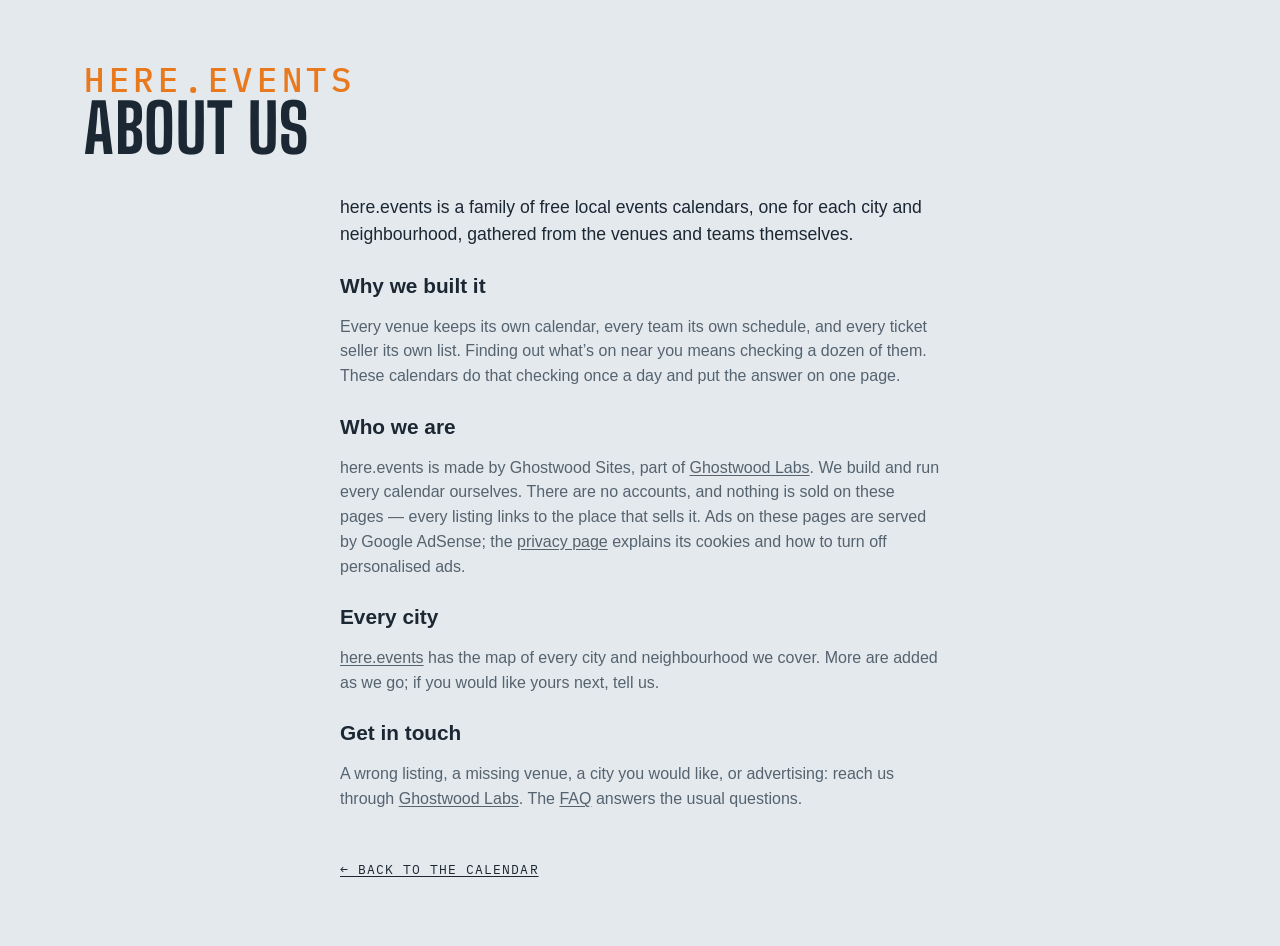
==== commit da99d394: "Footer: a Privacy link to here.events/privacy/; About and FAQ name AdSense instead of "no ads that f" ====
--- a/site/about.html
+++ b/site/about.html
@@ -57,7 +57,7 @@
   <p>Every venue keeps its own calendar, every team its own schedule, and every ticket seller its own list. Finding out what’s on near you means checking a dozen of them. These calendars do that checking once a day and put the answer on one page.</p>
 
   <h2>Who we are</h2>
-  <p>here.events is made by Ghostwood Sites, part of <a href="https://ghostwoodlabs.com/" rel="noopener">Ghostwood Labs</a>. We build and run every calendar ourselves. There are no accounts and no ads that follow you, and nothing is sold on these pages — every listing links to the place that sells it.</p>
+  <p>here.events is made by Ghostwood Sites, part of <a href="https://ghostwoodlabs.com/" rel="noopener">Ghostwood Labs</a>. We build and run every calendar ourselves. There are no accounts, and nothing is sold on these pages — every listing links to the place that sells it. Ads on these pages are served by Google AdSense; the <a href="https://here.events/privacy/">privacy page</a> explains its cookies and how to turn off personalised ads.</p>
 
   <h2>Every city</h2>
   <p><a href="https://here.events/">here.events</a> has the map of every city and neighbourhood we cover. More are added as we go; if you would like yours next, tell us.</p>
--- a/site/styles.css
+++ b/site/styles.css
@@ -401,6 +401,10 @@
 .fp-preset { font-size: .8rem; padding: .4em .85em; min-height: 2rem; }
 .fp-preset:hover { border-color: var(--ink-soft); }
 .fp-preset.is-on { background: var(--ink); color: var(--sky); border-color: var(--ink); }
+/* the panel's foot: Apply, pinned to the bottom edge while the panel scrolls (2026-11-05) */
+.fp-foot { position: sticky; bottom: -1rem; z-index: 1; display: flex; justify-content: flex-end; margin: 1.1rem -1.1rem -1rem; padding: .7rem 1.1rem; background: var(--mist); border-top: 1px solid var(--line); }
+.fp-foot .fp-apply { font-size: .9rem; font-weight: 600; padding: .45em 1.6em; min-height: 2.25rem; background: var(--ink); color: var(--sky); border-color: var(--ink); }
+.fp-foot .fp-apply:hover { background: color-mix(in srgb, var(--ink) 85%, var(--sky)); }
 .fp-group h3 {
   white-space: nowrap; /* never wraps (Steve, 2026-09-22) */
   font-family: var(--mono); font-size: .68rem; text-transform: uppercase;
@@ -865,6 +869,7 @@
 .pop-filter { display: flex; justify-content: center; gap: .5em; align-items: center; cursor: pointer; font-weight: 600; font-size: .88rem; margin: 0 0 .8rem; }
 .pop-filter input { accent-color: var(--ink); }
 .pop-filter[hidden] { display: none; } /* an author display beats the hidden attribute: say it outright (Teams mode has no filter to include) */
+.pop-filter-note { margin: -.45rem 0 .9rem; font-size: .68rem; } /* the filter row's footnote: the calendar keeps the filters it was added with (2026-11-05) */
 
 /* ---- share / embed: a <details> in the footer that opens UPWARD, its body
    floating over the list ---- */
@@ -974,6 +979,7 @@
 footer .foot-link { order: 1; } /* Advertise, Embed, Sources */
 footer #embed { order: 2; }
 footer #sources { order: 3; } /* a page link since 2026-10-29, still last on the row */
+footer #contact { order: 4; } /* the mailto, after Sources (2026-11-05) */
 /* the Advertise link: dressed as the Sources / Embed labels, after them */
 footer .foot-link { position: relative; top: -.5px; display: inline-flex; align-items: center; gap: .4rem; /* measured half a pixel under its neighbours' labels (Steve, 2026-09-15) */ font-family: var(--mono); font-size: .9rem; text-transform: uppercase; letter-spacing: .08em; color: var(--ink); text-decoration: none; padding: .2rem 0; white-space: nowrap; }
 footer .foot-link:hover { color: var(--ink-soft); }
@@ -1960,16 +1966,20 @@
 .lm-road { fill: none; stroke: var(--road); stroke-linecap: round; stroke-linejoin: round; stroke-width: calc(var(--u, 1) * .6); opacity: .45; }
 .lm-road-primary, .lm-road-trunk { stroke-width: calc(var(--u, 1) * .9); opacity: .6; }
 .lm-road-motorway { stroke-width: calc(var(--u, 1) * 1.5); opacity: .8; }
+.lm-boundary { fill: none; stroke: var(--lm-dot); stroke-width: calc(var(--u, 1) * 1.3); stroke-dasharray: calc(var(--u, 1) * 6) calc(var(--u, 1) * 3.5); stroke-linecap: round; stroke-linejoin: round; opacity: .7; pointer-events: none; } /* the city's or neighbourhood's own line (build-local-map.mjs `boundary`): dashed, the map dots' orange, over the roads and under the labels and pins */
 .lm-town { font-family: var(--mono); font-weight: 500; letter-spacing: .08em; text-transform: uppercase; fill: var(--ink-soft); paint-order: stroke; stroke: var(--mist); stroke-width: calc(var(--u, 1) * 3); stroke-linejoin: round; pointer-events: none; }
 .lm-town-dot { fill: var(--ink-soft); }
 .lm-water-name { font-family: var(--body); font-style: italic; letter-spacing: .04em; fill: color-mix(in srgb, var(--ink) 55%, #4da3f0); pointer-events: none; }
 .lm-peak { fill: none; stroke: var(--ink-soft); stroke-width: calc(var(--u, 1) * 1.2); stroke-linejoin: round; }
 .lm-peak-name { font-family: var(--mono); letter-spacing: .06em; fill: var(--ink-soft); opacity: .8; paint-order: stroke; stroke: var(--mist); stroke-width: calc(var(--u, 1) * 3); pointer-events: none; }
+:root { --lm-dot: #e8791d; } /* the map's dots: the Ghostwood orange, one shade per theme (Steve, 2026-10-30) */
+:root[data-theme="dark"] { --lm-dot: #f08a33; }
+@media (prefers-color-scheme: dark) { :root:not([data-theme="light"]) { --lm-dot: #f08a33; } }
 .lm-pin { cursor: pointer; outline: none; }
-.lm-pin circle { stroke: var(--mist); stroke-width: calc(var(--u, 1) * 1.6); transition: stroke-width .12s; }
-.lm-pin.is-empty circle { fill: var(--mist); stroke: var(--pin); stroke-dasharray: calc(var(--u, 1) * 2) calc(var(--u, 1) * 2); } /* nothing upcoming under the filters: a hollow ring in the room's colour */
+.lm-pin circle { fill: var(--pin); stroke: var(--mist); stroke-width: calc(var(--u, 1) * 1.6); transition: stroke-width .12s; }
+.lm-pin.is-empty circle { fill: var(--mist); stroke: var(--pin); stroke-dasharray: calc(var(--u, 1) * 2) calc(var(--u, 1) * 2); } /* nothing upcoming under the filters: a hollow ring */
 .lm-pin:hover circle, .lm-pin:focus-visible circle, .lm-pin.is-open circle { stroke: var(--ink); stroke-width: calc(var(--u, 1) * 2.4); }
-.lm-pin .lm-n { font-family: var(--mono); font-weight: 700; fill: var(--mist); text-anchor: middle; pointer-events: none; }
+.lm-pin .lm-n { font-family: var(--mono); font-weight: 700; fill: #141a20; text-anchor: middle; pointer-events: none; }
 .lm-pin.is-empty .lm-n { fill: var(--pin); }
 .lm-pin .lm-name { font-family: var(--body); font-weight: 600; fill: var(--ink); paint-order: stroke; stroke: var(--mist); stroke-width: calc(var(--u, 1) * 3.2); stroke-linejoin: round; pointer-events: none; }
 .lm-pin.is-empty .lm-name { fill: var(--ink-soft); font-weight: 500; }
@@ -1981,19 +1991,24 @@
 .lm-zoom button[data-z="me"] { margin-top: .3rem; } /* the crosshair: the visitor's own spot, a little apart from the zoom */
 .lm-zoom button.is-busy { opacity: .5; cursor: progress; }
 .lm-zoom button[aria-pressed="true"] { color: #2f7fd6; border-color: #2f7fd6; }
-.lm-city { cursor: pointer; }
-.lm-city-dot { fill: #1f8a4c; stroke: #fff; stroke-width: calc(var(--u, 1) * 1.5); }
-.lm-sign-board { fill: #0f7a45; stroke: #fff; stroke-width: calc(var(--u, 1) * 1); } /* one thin white line as the board's edge (Steve, 2026-10-26: 'the white border should actually be the border') */
-.lm-sign-hit { fill: #fff; opacity: 0; }
-.lm-city:hover .lm-sign-hit, .lm-city:focus-visible .lm-sign-hit { opacity: .14; }
-.lm-sign-name, .lm-sign-mi { font-family: var(--body); font-weight: 700; letter-spacing: .01em; fill: #fff; pointer-events: none; }
-.lm-sign-name { letter-spacing: .03em; }
+.lm-zoom button[data-z="cities"] { margin-top: .3rem; } /* Switch City (and Switch Neighbourhood under it): the other sites, a little apart from the zoom — in place of the green signposts (Steve, 2026-10-31) */
+.lm-zoom button[aria-expanded="true"] { color: var(--ink); border-color: var(--ink); }
+.lm-switch .lm-sw-list { list-style: none; margin: .1rem 0 .35rem; padding: 0; }
+.lm-switch .lm-sw-row { display: flex; align-items: baseline; gap: .55rem; padding: .45rem .1rem; border-top: 1px solid var(--line); color: var(--ink); text-decoration: none; font: 500 .9rem/1.25 var(--body); }
+.lm-switch li:first-child .lm-sw-row { border-top: 0; }
+.lm-switch a.lm-sw-row:hover .lm-sw-name, .lm-switch a.lm-sw-row:focus-visible .lm-sw-name { text-decoration: underline; text-underline-offset: .15em; }
+.lm-switch .lm-sw-name { flex: 1; min-width: 0; overflow: hidden; text-overflow: ellipsis; white-space: nowrap; }
+.lm-switch .lm-sw-tag { flex: none; font-family: var(--mono); font-size: .62rem; letter-spacing: .08em; text-transform: uppercase; color: var(--ink-soft); }
+.lm-switch .lm-sw-far { flex: none; font-family: var(--mono); font-size: .72rem; letter-spacing: .04em; color: var(--ink-soft); }
+.lm-switch .is-here .lm-sw-row { font-weight: 700; }
+.lm-switch .is-here .lm-sw-row::after { content: '✓'; flex: none; color: var(--ink-soft); }
+.lm-caption .lm-reset { font: inherit; letter-spacing: inherit; text-transform: inherit; color: var(--ink); background: none; border: 0; border-bottom: 1px solid currentColor; border-radius: 0; padding: 0; cursor: pointer; } /* the filters leave nothing on the map: one tap back to the default (Steve, 2026-10-31) */
+.lm-caption .lm-reset[hidden] { display: none; }
 .lm-me-dot { fill: #2f7fd6; stroke: var(--mist); stroke-width: calc(var(--u, 1) * 2); }
 .lm-me-acc { fill: #2f7fd6; fill-opacity: .14; stroke: #2f7fd6; stroke-opacity: .45; stroke-width: calc(var(--u, 1) * .8); animation: lm-pulse 2.4s ease-out infinite; transform-box: fill-box; transform-origin: center; }
 @keyframes lm-pulse { 0% { fill-opacity: .22; } 100% { fill-opacity: .08; } }
 .lm-pin.is-city circle { opacity: .78; } /* the rest of the city on a neighbourhood map: a shade quieter than the neighbourhood's own rooms */
 .lm-pin.is-city .lm-name { font-weight: 500; fill: var(--ink-soft); }
-.lm-pin .lm-stack { stroke: var(--mist); stroke-width: calc(var(--u, 1) * 1.6); } /* a group of venues (Steve, 2026-10-28): the next venues' discs peek out behind the first */
 .lm-pin.is-group .lm-name { font-weight: 700; }
 /* a group's card: one row a venue, folded like a reddit thread — [+] opens its next events under a thread line, [–] folds them */
 .lm-pop .lm-tree { margin: 0 0 .3rem; }
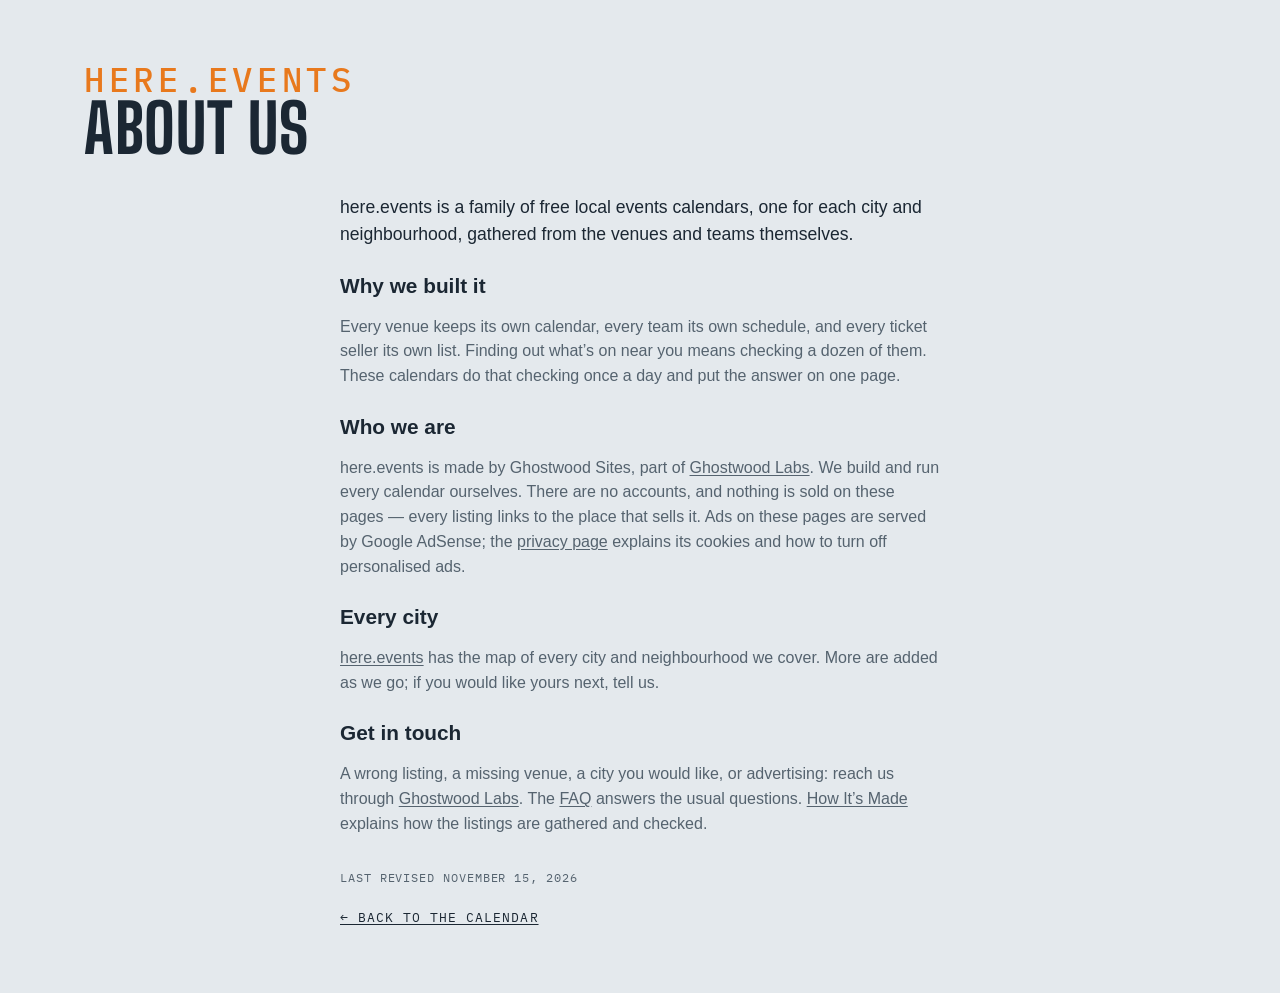
==== commit 0d23e57e: "How It's Made page, Updated line, truthful sitemap dates A page on how the calendar is curated, link" ====
--- a/site/about.html
+++ b/site/about.html
@@ -63,8 +63,9 @@
   <p><a href="https://here.events/">here.events</a> has the map of every city and neighbourhood we cover. More are added as we go; if you would like yours next, tell us.</p>
 
   <h2>Get in touch</h2>
-  <p>A wrong listing, a missing venue, a city you would like, or advertising: reach us through <a href="https://ghostwoodlabs.com/" rel="noopener">Ghostwood Labs</a>. The <a href="faq.html">FAQ</a> answers the usual questions.</p>
+  <p>A wrong listing, a missing venue, a city you would like, or advertising: reach us through <a href="https://ghostwoodlabs.com/" rel="noopener">Ghostwood Labs</a>. The <a href="faq.html">FAQ</a> answers the usual questions. <a href="how.html">How It’s Made</a> explains how the listings are gathered and checked.</p>
 
+  <p class="ad-revised">Last revised <time datetime="2026-11-15">November 15, 2026</time></p>
   <a class="ad-back" href="./">← Back to the calendar</a>
 </main>
 </body>
--- a/site/styles.css
+++ b/site/styles.css
@@ -994,6 +994,11 @@
 .ad-page p, .ad-page li { color: var(--ink-soft); line-height: 1.55; }
 .ad-page ul { padding-left: 1.2rem; }
 .ad-page .ad-lead { font-size: 1.1rem; color: var(--ink); }
+.updated { margin: 1rem 0 -.6rem; font-family: var(--mono); font-size: .72rem; letter-spacing: .08em; text-transform: uppercase; color: var(--ink-soft); }
+.updated a { color: var(--ink); }
+body:has(#mapView:not([hidden])) .updated { display: none; }
+.ad-page .ad-revised { margin-top: 2rem; font-family: var(--mono); font-size: .72rem; letter-spacing: .08em; text-transform: uppercase; }
+.ad-page .ad-revised + .ad-back { margin-top: .6rem; }
 .ad-page .ad-back { display: inline-block; margin-top: 2rem; font-family: var(--mono); font-size: .8rem; text-transform: uppercase; letter-spacing: .08em; color: var(--ink); }
 footer .share summary { font-size: .9rem; white-space: nowrap; }
 .foot-inner.is-tight .share summary span, .foot-inner.is-tighter .gw-credit {
